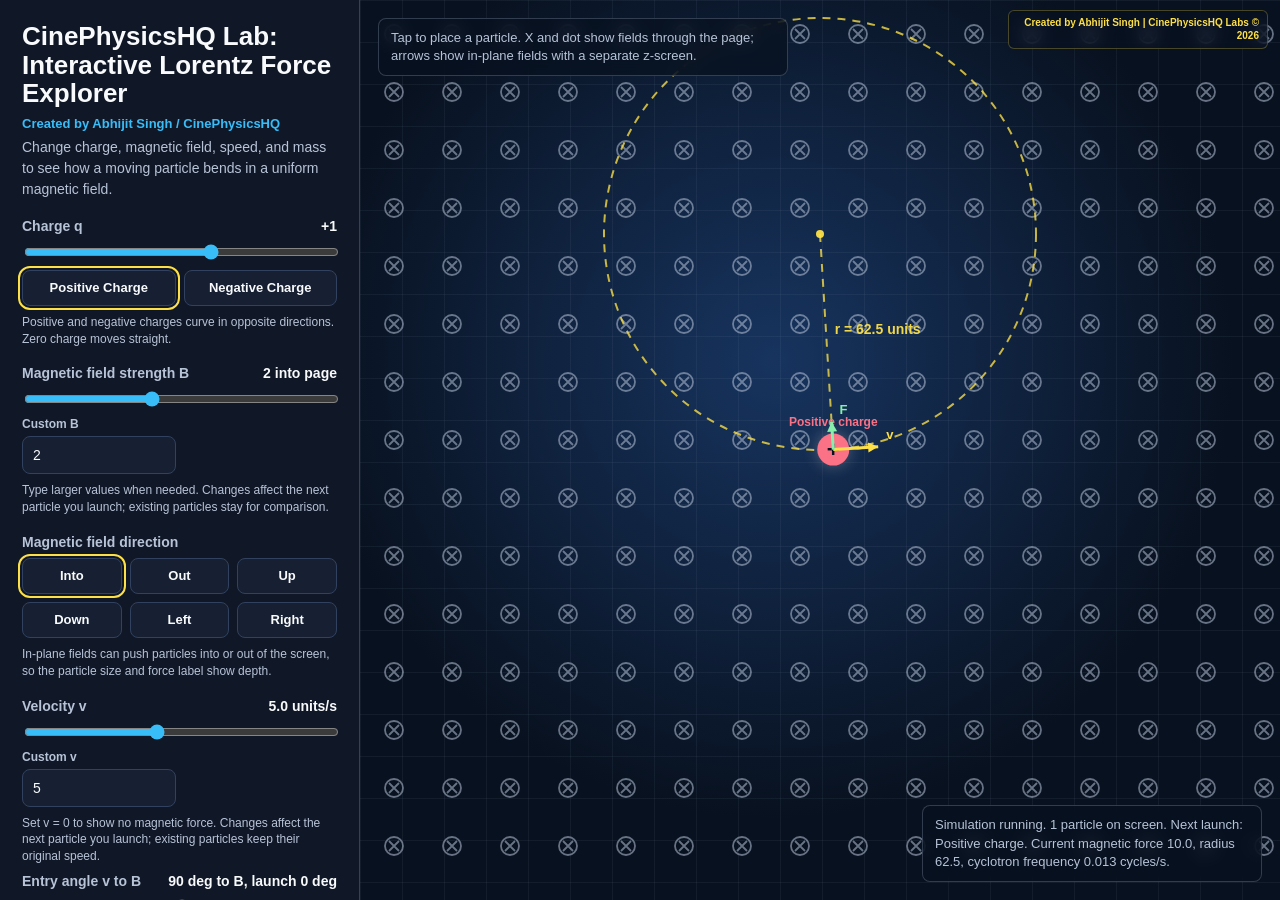
==== index.html @ 595c29fa "Add files via upload" ====
<!DOCTYPE html>
<html lang="en">
<head>
  <meta charset="UTF-8">
  <meta name="viewport" content="width=device-width, initial-scale=1.0">
  <title>CinePhysicsHQ Lab: Interactive Lorentz Force Explorer</title>
  <style>
    :root {
      color-scheme: dark;
      --bg: #08111f;
      --panel: #101827;
      --panel-soft: #172033;
      --line: #31415f;
      --text: #f8fafc;
      --muted: #b7c3d7;
      --cyan: #38bdf8;
      --green: #86efac;
      --yellow: #fde047;
      --red: #fb7185;
      --blue: #60a5fa;
      --white: #f8fafc;
    }

    body.high-contrast {
      --bg: #000;
      --panel: #050505;
      --panel-soft: #111;
      --line: #f8fafc;
      --text: #fff;
      --muted: #f1f5f9;
      --cyan: #67e8f9;
      --green: #bbf7d0;
      --yellow: #fef08a;
    }

    * {
      box-sizing: border-box;
    }

    body {
      margin: 0;
      min-height: 100vh;
      display: grid;
      grid-template-columns: minmax(300px, 360px) 1fr;
      overflow: hidden;
      background: var(--bg);
      color: var(--text);
      font-family: Arial, Helvetica, sans-serif;
    }

    #panel {
      display: flex;
      flex-direction: column;
      gap: 18px;
      height: 100vh;
      overflow-y: auto;
      padding: 22px;
      background: var(--panel);
      border-right: 1px solid var(--line);
    }

    .title {
      margin: 0;
      color: var(--text);
      font-size: 26px;
      line-height: 1.1;
    }

    .subtitle {
      margin: 6px 0 0;
      color: var(--muted);
      font-size: 14px;
      line-height: 1.5;
    }

    .credit {
      margin: 8px 0 0;
      color: var(--cyan);
      font-size: 13px;
      font-weight: 700;
    }

    .control {
      display: grid;
      gap: 8px;
    }

    label {
      display: flex;
      justify-content: space-between;
      gap: 14px;
      color: var(--muted);
      font-size: 14px;
      font-weight: 700;
    }

    output {
      color: var(--text);
      font-variant-numeric: tabular-nums;
    }

    input[type="range"] {
      width: 100%;
      accent-color: var(--cyan);
    }

    input[type="number"] {
      width: 100%;
      min-height: 38px;
      border: 1px solid var(--line);
      border-radius: 8px;
      background: var(--panel-soft);
      color: var(--text);
      padding: 8px 10px;
      font-size: 14px;
    }

    select {
      width: 100%;
      min-height: 40px;
      border: 1px solid var(--line);
      border-radius: 8px;
      background: var(--panel-soft);
      color: var(--text);
      padding: 8px 10px;
      font-size: 14px;
    }

    .hint {
      color: var(--muted);
      font-size: 12px;
      line-height: 1.4;
    }

    .button-row {
      display: grid;
      grid-template-columns: 1fr 1fr;
      gap: 10px;
    }

    .button-row.three {
      grid-template-columns: 1fr 1fr 1fr;
    }

    .compact-actions {
      display: grid;
      grid-template-columns: 1fr 1fr;
      gap: 8px;
    }

    .number-grid {
      display: grid;
      grid-template-columns: 1fr 1fr;
      gap: 8px;
      align-items: end;
    }

    .number-field {
      display: grid;
      gap: 5px;
    }

    .number-field span {
      color: var(--muted);
      font-size: 12px;
      font-weight: 700;
    }

    .field-grid {
      display: grid;
      grid-template-columns: 1fr 1fr 1fr;
      gap: 8px;
    }

    .entry-grid {
      display: grid;
      grid-template-columns: 1fr 1fr 1fr;
      gap: 8px;
    }

    .field-button,
    .entry-button,
    .quick-button {
      min-height: 36px;
      padding: 8px 6px;
      font-size: 13px;
    }

    button {
      min-height: 42px;
      border: 1px solid transparent;
      border-radius: 8px;
      background: var(--cyan);
      color: #04111d;
      font-size: 15px;
      font-weight: 800;
      cursor: pointer;
    }

    button.secondary {
      background: var(--panel-soft);
      border-color: var(--line);
      color: var(--text);
    }

    button[aria-selected="true"],
    button.active {
      outline: 2px solid var(--yellow);
      outline-offset: 2px;
    }

    .readout,
    .card {
      border: 1px solid var(--line);
      border-radius: 8px;
      background: var(--panel-soft);
      padding: 14px;
    }

    .readout {
      display: grid;
      grid-template-columns: 1fr 1fr;
      gap: 12px;
    }

    .metric span {
      display: block;
      color: var(--muted);
      font-size: 12px;
      margin-bottom: 4px;
    }

    .metric strong {
      font-size: 17px;
      font-variant-numeric: tabular-nums;
    }

    .card h3 {
      margin: 0 0 10px;
      color: var(--cyan);
      font-size: 16px;
    }

    .card p {
      margin: 8px 0;
      color: var(--muted);
      font-size: 14px;
      line-height: 1.45;
    }

    .card ul,
    .card ol {
      margin: 8px 0 0;
      padding-left: 20px;
      color: var(--muted);
      font-size: 14px;
      line-height: 1.45;
    }

    .card li {
      margin: 7px 0;
    }

    .tabs {
      display: grid;
      grid-template-columns: 1fr 1fr;
      gap: 8px;
    }

    .tab-panel {
      display: none;
    }

    .tab-panel.active {
      display: block;
    }

    .check-row {
      display: flex;
      align-items: center;
      gap: 10px;
      color: var(--muted);
      font-size: 14px;
      font-weight: 700;
    }

    .check-row input {
      width: auto;
    }

    .sr-only {
      position: absolute;
      width: 1px;
      height: 1px;
      padding: 0;
      margin: -1px;
      overflow: hidden;
      clip: rect(0, 0, 0, 0);
      white-space: nowrap;
      border: 0;
    }

    .legend {
      display: grid;
      gap: 8px;
      color: var(--muted);
      font-size: 14px;
    }

    .legend-row {
      display: flex;
      align-items: center;
      gap: 8px;
    }

    .swatch {
      width: 14px;
      height: 14px;
      border-radius: 50%;
      background: var(--white);
    }

    .red { background: var(--red); }
    .blue { background: var(--blue); }
    .white { background: var(--white); }
    .yellow { background: var(--yellow); }
    .green { background: var(--green); }

    #stage {
      position: relative;
      min-width: 0;
      background:
        linear-gradient(rgba(148, 163, 184, 0.08) 1px, transparent 1px),
        linear-gradient(90deg, rgba(148, 163, 184, 0.08) 1px, transparent 1px),
        radial-gradient(circle at 45% 40%, #17345f, #08111f 62%);
      background-size: 42px 42px, 42px 42px, cover;
    }

    body.high-contrast #stage {
      background:
        linear-gradient(rgba(255, 255, 255, 0.22) 1px, transparent 1px),
        linear-gradient(90deg, rgba(255, 255, 255, 0.22) 1px, transparent 1px),
        #000;
      background-size: 42px 42px, 42px 42px, cover;
    }

    canvas {
      display: block;
      width: 100%;
      height: 100%;
      cursor: crosshair;
      touch-action: none;
    }

    .badge {
      position: absolute;
      top: 18px;
      left: 18px;
      max-width: min(410px, calc(100% - 36px));
      padding: 10px 12px;
      border: 1px solid rgba(148, 163, 184, 0.3);
      border-radius: 8px;
      background: rgba(8, 17, 31, 0.74);
      color: var(--muted);
      font-size: 13px;
      line-height: 1.4;
      backdrop-filter: blur(8px);
    }

    .status {
      position: absolute;
      right: 18px;
      bottom: 18px;
      max-width: min(340px, calc(100% - 36px));
      padding: 10px 12px;
      border: 1px solid rgba(148, 163, 184, 0.3);
      border-radius: 8px;
      background: rgba(8, 17, 31, 0.74);
      color: var(--muted);
      font-size: 13px;
      line-height: 1.4;
      backdrop-filter: blur(8px);
    }

    .simulation-credit {
      position: absolute;
      right: 12px;
      top: 10px;
      max-width: min(260px, calc(100% - 24px));
      padding: 6px 8px;
      border: 1px solid rgba(253, 224, 71, 0.26);
      border-radius: 6px;
      background: rgba(8, 17, 31, 0.58);
      color: var(--yellow);
      font-size: 10px;
      font-weight: 700;
      line-height: 1.25;
      text-align: right;
      backdrop-filter: blur(8px);
    }

    @media (max-width: 760px) {
      body {
        grid-template-columns: 1fr;
        grid-template-rows: auto 1fr;
        overflow: auto;
      }

      #panel {
        height: auto;
        max-height: none;
        border-right: 0;
        border-bottom: 1px solid var(--line);
      }

      #stage {
        min-height: 55vh;
      }

      .badge {
        top: 8px;
        left: 8px;
        max-width: calc(100% - 16px);
        font-size: 12px;
      }

      .status {
        right: 8px;
        bottom: 8px;
        max-width: calc(100% - 16px);
        font-size: 12px;
      }

      .simulation-credit {
        display: none;
      }
    }
  </style>
</head>
<body>
  <aside id="panel">
    <div>
      <h1 class="title">CinePhysicsHQ Lab: Interactive Lorentz Force Explorer</h1>
      <p class="credit">Created by Abhijit Singh / CinePhysicsHQ</p>
      <p class="subtitle">Change charge, magnetic field, speed, and mass to see how a moving particle bends in a uniform magnetic field.</p>
    </div>

    <div class="control">
      <label for="charge">Charge q <output id="qText"></output></label>
      <input id="charge" type="range" min="-5" max="5" step="1" value="1">
      <div class="compact-actions">
        <button class="secondary quick-button" id="positiveQuick">Positive Charge</button>
        <button class="secondary quick-button" id="negativeQuick">Negative Charge</button>
      </div>
      <div class="hint">Positive and negative charges curve in opposite directions. Zero charge moves straight.</div>
    </div>

    <div class="control">
      <label for="field">Magnetic field strength B <output id="bText"></output></label>
      <input id="field" type="range" min="0" max="5" step="0.5" value="2">
      <div class="number-grid">
        <label class="number-field" for="fieldNumber">
          <span>Custom B</span>
      <input id="fieldNumber" type="number" min="0" step="0.1" value="2">
        </label>
      </div>
      <div class="hint">Type larger values when needed. Changes affect the next particle you launch; existing particles stay for comparison.</div>
    </div>

    <div class="control" aria-label="Magnetic field direction">
      <label>Magnetic field direction</label>
      <div class="field-grid">
        <button class="secondary field-button active" data-field-dir="into">Into</button>
        <button class="secondary field-button" data-field-dir="out">Out</button>
        <button class="secondary field-button" data-field-dir="up">Up</button>
        <button class="secondary field-button" data-field-dir="down">Down</button>
        <button class="secondary field-button" data-field-dir="left">Left</button>
        <button class="secondary field-button" data-field-dir="right">Right</button>
      </div>
      <div class="hint">In-plane fields can push particles into or out of the screen, so the particle size and force label show depth.</div>
    </div>

    <div class="control">
      <label for="speed">Velocity v <output id="vText"></output></label>
      <input id="speed" type="range" min="0" max="12" step="0.5" value="5">
      <div class="number-grid">
        <label class="number-field" for="speedNumber">
          <span>Custom v</span>
          <input id="speedNumber" type="number" min="0" step="0.1" value="5">
        </label>
      </div>
      <div class="hint">Set v = 0 to show no magnetic force. Changes affect the next particle you launch; existing particles keep their original speed.</div>
      <label for="angle">Entry angle v to B <output id="angleText"></output></label>
      <input id="angle" type="range" min="0" max="180" step="5" value="90">
      <div class="hint">This controls the angle the velocity vector makes with the magnetic field at the entrance. Entry direction chooses which side of that angle the particle uses.</div>
    </div>

    <div class="control">
      <label for="mass">Mass m <output id="mText"></output></label>
      <input id="mass" type="range" min="5" max="60" step="1" value="25">
      <div class="hint">More mass makes the same force bend the particle less.</div>
    </div>

    <div class="control">
      <label for="scenario">Simulation setup</label>
      <select id="scenario">
        <option value="orbit">Full magnetic field: circular path</option>
        <option value="entry">Entry from non-magnetic area</option>
      </select>
      <div class="hint">Entry mode shows a particle traveling straight before it enters the magnetic field region.</div>
    </div>

    <div class="control" aria-label="Particle entry direction">
      <label>Particle entry direction</label>
      <div class="entry-grid">
        <button class="secondary entry-button active" data-entry-dir="left">From left</button>
        <button class="secondary entry-button" data-entry-dir="top">From top</button>
        <button class="secondary entry-button" data-entry-dir="bottom">From bottom</button>
      </div>
      <div class="hint">Use From left with Up/Down field to show z deflection from an x-axis velocity. Use From top or bottom with Left/Right field to compare the two possible paths at the same v-B angle.</div>
    </div>

    <div class="control" aria-label="Fixed particle simulations">
      <label for="presetSelect">Particle preset</label>
      <select id="presetSelect">
        <option value="positive">Positive charge</option>
        <option value="negative">Negative charge</option>
        <option value="heavyPositive">Heavy positive</option>
        <option value="heavyNegative">Heavy negative</option>
        <option value="fastPositive">Fast positive</option>
        <option value="fastNegative">Fast negative</option>
        <option value="electron">Electron</option>
        <option value="positron">Positron</option>
        <option value="alpha">Alpha particle</option>
        <option value="proton">Proton</option>
        <option value="beta">Beta particle</option>
        <option value="custom">Custom</option>
      </select>
      <div class="hint">Choose a preset or adjust the sliders for a custom particle.</div>
    </div>

    <div class="button-row">
      <button id="toggle">Pause</button>
      <button id="stop" class="secondary">Stop</button>
      <button id="reset" class="secondary">Reset</button>
      <button id="clear" class="secondary">Clear All</button>
    </div>

    <div class="button-row">
      <button id="exportPng" class="secondary">Export Graph PNG</button>
      <button id="exportCsv" class="secondary">Export Data CSV</button>
    </div>

    <div class="card">
      <h3>Accessibility</h3>
      <label class="check-row" for="measureToggle">
        <input id="measureToggle" type="checkbox" checked>
        Show radius measurement
      </label>
      <label class="check-row" for="motionToggle">
        <input id="motionToggle" type="checkbox">
        Reduce motion
      </label>
      <label class="check-row" for="contrastToggle">
        <input id="contrastToggle" type="checkbox">
        High contrast
      </label>
      <p>Keyboard: Space pauses or resumes, R resets, C clears all particles, and S advances one frame while paused.</p>
    </div>

    <section class="readout" aria-label="Simulation readouts">
      <div class="metric"><span>Force |qvB|</span><strong id="forceText">0</strong></div>
      <div class="metric"><span>Radius mv/|qB|</span><strong id="radiusText">0</strong></div>
      <div class="metric"><span>Cyclotron frequency</span><strong id="frequencyText">0</strong></div>
      <div class="metric"><span>Radius on screen</span><strong id="screenRadiusText">0</strong></div>
      <div class="metric"><span>Direction</span><strong id="directionText">Straight</strong></div>
      <div class="metric"><span>Field view</span><strong id="fieldText">Into page</strong></div>
    </section>

    <div class="tabs" role="tablist" aria-label="Learning sections">
      <button class="secondary active" id="tabObjectives" role="tab" aria-selected="true" aria-controls="objectivesPanel">Objectives</button>
      <button class="secondary" id="tabTheory" role="tab" aria-selected="false" aria-controls="theoryPanel">Theory</button>
      <button class="secondary" id="tabChallenge" role="tab" aria-selected="false" aria-controls="challengePanel">Challenges</button>
      <button class="secondary" id="tabTeacher" role="tab" aria-selected="false" aria-controls="teacherPanel">Teacher</button>
      <button class="secondary" id="tabReferences" role="tab" aria-selected="false" aria-controls="referencesPanel">References</button>
    </div>

    <section class="card tab-panel active" id="objectivesPanel" role="tabpanel" aria-labelledby="tabObjectives">
      <h3>Learning Objectives</h3>
      <ul>
        <li>Predict how charge sign changes the direction of magnetic deflection.</li>
        <li>Explain why magnetic force changes direction but not speed.</li>
        <li>Use F = |q|vB, r = mv / |qB|, and f = |qB| / 2πm to connect numbers with motion.</li>
        <li>Compare simulated motion with the right-hand rule.</li>
      </ul>
    </section>

    <section class="card tab-panel" id="theoryPanel" role="tabpanel" aria-labelledby="tabTheory">
      <h3>Theory</h3>
      <p>A moving charged particle in a magnetic field experiences the Lorentz magnetic force, F = q(v x B). In this lab the velocity is drawn in the screen plane and the magnetic field points into or out of the screen.</p>
      <p>Because the force is perpendicular to velocity, it acts as a centripetal force. That gives circular motion when q and B are nonzero: r = mv / |qB|.</p>
      <p>The angular speed is omega = qB / m, and the cyclotron frequency shown here is f = |qB| / 2πm.</p>
    </section>

    <section class="card tab-panel" id="challengePanel" role="tabpanel" aria-labelledby="tabChallenge">
      <h3>Student Challenge Questions</h3>
      <ol>
        <li>Set q = +1 and B = +2. Which way does the particle bend? Now change q to -1. What reverses?</li>
        <li>Keep q and B fixed. Double the mass. What happens to the measured radius?</li>
        <li>Increase velocity from 4 to 8. Does force increase, radius increase, or both?</li>
        <li>Find two different settings that produce the same radius. Record your values.</li>
        <li>Set q = 0. Explain why the magnetic field symbols are still visible but the path is straight.</li>
      </ol>
    </section>

    <section class="card tab-panel" id="teacherPanel" role="tabpanel" aria-labelledby="tabTeacher">
      <h3>Teacher Worksheet</h3>
      <ol>
        <li>Warm-up: Ask students to predict the path before pressing Reset.</li>
        <li>Guided test: q = +2, B = +2, v = 6, m = 24. Students calculate F, r, and f, then compare with readouts.</li>
        <li>Concept check: Ask why magnetic force cannot increase the particle speed in this setup.</li>
        <li>Extension: Ask students to export the CSV trail data and plot x versus y in a spreadsheet.</li>
        <li>Exit ticket: One sentence explaining how mass affects curvature.</li>
      </ol>
    </section>

    <section class="card tab-panel" id="referencesPanel" role="tabpanel" aria-labelledby="tabReferences">
      <h3>Citations and References</h3>
      <ul>
        <li>OpenStax University Physics Volume 2, Magnetic Forces and Fields.</li>
        <li>HyperPhysics, Georgia State University, Magnetic Force on a Moving Charge.</li>
        <li>The Physics Classroom, Circular Motion and Magnetism teaching resources.</li>
      </ul>
    </section>

    <section class="card">
      <h3>What to Notice</h3>
      <p>The force is always at right angles to the velocity, so the particle turns instead of speeding up.</p>
      <p>When q or B is zero, there is no magnetic force and the trail becomes a straight line.</p>
    </section>

    <section class="card">
      <h3>Legend</h3>
      <div class="legend">
        <div class="legend-row"><span class="swatch red"></span>Positive charge</div>
        <div class="legend-row"><span class="swatch blue"></span>Negative charge</div>
        <div class="legend-row"><span class="swatch white"></span>Neutral particle</div>
        <div class="legend-row"><span class="swatch yellow"></span>Velocity vector</div>
        <div class="legend-row"><span class="swatch green"></span>Magnetic force vector</div>
      </div>
    </section>
  </aside>

  <main id="stage">
    <div class="badge">Tap to place a particle. X and dot show fields through the page; arrows show in-plane fields with a separate z-screen.</div>
    <div class="simulation-credit">Created by Abhijit Singh | CinePhysicsHQ Labs © 2026</div>
    <div class="status" id="statusText" aria-live="polite">Simulation running. Radius measurement is visible.</div>
    <canvas id="canvas" role="img" aria-label="Animated Lorentz force simulation showing a charged particle, velocity vector, force vector, magnetic field symbols, and radius measurement."></canvas>
  </main>

  <script>
    const canvas = document.getElementById("canvas");
    const ctx = canvas.getContext("2d");
    const stage = document.getElementById("stage");

    const charge = document.getElementById("charge");
    const field = document.getElementById("field");
    const fieldNumber = document.getElementById("fieldNumber");
    const speed = document.getElementById("speed");
    const speedNumber = document.getElementById("speedNumber");
    const mass = document.getElementById("mass");
    const angle = document.getElementById("angle");
    const scenario = document.getElementById("scenario");
    const presetSelect = document.getElementById("presetSelect");
    const positiveQuick = document.getElementById("positiveQuick");
    const negativeQuick = document.getElementById("negativeQuick");
    const toggleButton = document.getElementById("toggle");
    const stopButton = document.getElementById("stop");
    const resetButton = document.getElementById("reset");
    const clearButton = document.getElementById("clear");
    const exportPngButton = document.getElementById("exportPng");
    const exportCsvButton = document.getElementById("exportCsv");
    const measureToggle = document.getElementById("measureToggle");
    const motionToggle = document.getElementById("motionToggle");
    const contrastToggle = document.getElementById("contrastToggle");

    const qText = document.getElementById("qText");
    const bText = document.getElementById("bText");
    const vText = document.getElementById("vText");
    const mText = document.getElementById("mText");
    const angleText = document.getElementById("angleText");
    const forceText = document.getElementById("forceText");
    const radiusText = document.getElementById("radiusText");
    const frequencyText = document.getElementById("frequencyText");
    const screenRadiusText = document.getElementById("screenRadiusText");
    const directionText = document.getElementById("directionText");
    const fieldText = document.getElementById("fieldText");
    const statusText = document.getElementById("statusText");

    const state = {
      particle: null,
      particles: [],
      center: null,
      trail: [],
      running: true,
      lastTime: 0,
      timeScale: 1,
      pixelsPerUnit: 4,
      sampleIndex: 0,
      lastStatusUpdate: 0,
      lastStatusText: "",
      activePreset: "positive",
      fieldDirection: "into",
      entryDirection: "left",
      maxTrail: 900
    };

    const presets = {
      positive: { q: 1, m: 25, b: 2, v: 5, label: "Positive charge" },
      negative: { q: -1, m: 25, b: 2, v: 5, label: "Negative charge" },
      heavyPositive: { q: 1, m: 60, b: 2, v: 5, label: "Heavy positive" },
      heavyNegative: { q: -1, m: 60, b: 2, v: 5, label: "Heavy negative" },
      fastPositive: { q: 1, m: 25, b: 2, v: 10, label: "Fast positive" },
      fastNegative: { q: -1, m: 25, b: 2, v: 10, label: "Fast negative" },
      electron: { q: -1, m: 5, b: 2, v: 5, label: "Electron" },
      proton: { q: 1, m: 35, b: 2, v: 5, label: "Proton" },
      alpha: { q: 2, m: 60, b: 2, v: 5, label: "Alpha particle" },
      beta: { q: -1, m: 5, b: 2, v: 7, label: "Beta particle" },
      positron: { q: 1, m: 5, b: 2, v: 5, label: "Positron" }
    };

    function resize() {
      const rect = stage.getBoundingClientRect();
      const ratio = window.devicePixelRatio || 1;
      canvas.width = Math.max(1, Math.floor(rect.width * ratio));
      canvas.height = Math.max(1, Math.floor(rect.height * ratio));
      ctx.setTransform(ratio, 0, 0, ratio, 0, 0);
    }

    function width() {
      return canvas.width / (window.devicePixelRatio || 1);
    }

    function height() {
      return canvas.height / (window.devicePixelRatio || 1);
    }

    function fieldBoundaryX() {
      return width() * 0.32;
    }

    function fieldBoundaryY() {
      return height() * 0.22;
    }

    function magneticRegion() {
      if (!isEntryMode()) {
        return { x: 0, y: 0, width: width(), height: height() };
      }
      if (state.entryDirection === "top" || state.entryDirection === "bottom") {
        const top = height() * 0.18;
        const bottom = height() * 0.86;
        return { x: 0, y: top, width: width(), height: bottom - top };
      }
      const left = fieldBoundaryX();
      const right = Math.max(left + 120, width() - 24);
      return { x: left, y: 0, width: right - left, height: height() };
    }

    function isEntryMode() {
      return scenario.value === "entry";
    }

    function inMagneticRegion(particle) {
      if (!isEntryMode()) return true;
      const region = magneticRegion();
      return particle.x >= region.x &&
        particle.x <= region.x + region.width &&
        particle.y >= region.y &&
        particle.y <= region.y + region.height;
    }

    function fieldLabel() {
      const labels = {
        into: "Into page",
        out: "Out of page",
        up: "Up",
        down: "Down",
        left: "Left",
        right: "Right"
      };
      return labels[state.fieldDirection] || "Into page";
    }

    function fieldVector(direction, strength) {
      if (direction === "out") return { x: 0, y: 0, z: -strength };
      if (direction === "up") return { x: 0, y: -strength, z: 0 };
      if (direction === "down") return { x: 0, y: strength, z: 0 };
      if (direction === "left") return { x: -strength, y: 0, z: 0 };
      if (direction === "right") return { x: strength, y: 0, z: 0 };
      return { x: 0, y: 0, z: strength };
    }

    function fieldVectorForParticle(particle) {
      if (!inMagneticRegion(particle)) return { x: 0, y: 0, z: 0 };
      return fieldVector(particle.fieldDirection, particle.b);
    }

    function fieldStrengthFor({ b }) {
      return Math.abs(b);
    }

    function cross(a, b) {
      return {
        x: a.y * b.z - a.z * b.y,
        y: a.z * b.x - a.x * b.z,
        z: a.x * b.y - a.y * b.x
      };
    }

    function normalizeDegrees(degrees) {
      return ((degrees % 360) + 360) % 360;
    }

    function entryDirectionMatches(degrees, entryDirection) {
      const radians = degrees * Math.PI / 180;
      const vx = Math.cos(radians);
      const vy = Math.sin(radians);
      if (entryDirection === "top") return vy > 0.05;
      if (entryDirection === "bottom") return vy < -0.05;
      return vx > 0.05;
    }

    function launchAngleFromField(relativeAngle = Number(angle.value)) {
      if (state.fieldDirection === "into" || state.fieldDirection === "out") {
        return {
          left: 0,
          top: 90,
          bottom: 270
        }[state.entryDirection] ?? 0;
      }

      const B = fieldVector(state.fieldDirection, 1);
      const fieldAngle = Math.atan2(B.y, B.x) * 180 / Math.PI;
      const candidates = [
        normalizeDegrees(fieldAngle + relativeAngle),
        normalizeDegrees(fieldAngle - relativeAngle)
      ];
      return candidates.find((candidate) => entryDirectionMatches(candidate, state.entryDirection)) ?? candidates[0];
    }

    function angleBetweenVelocityAndField(velocity, B) {
      const vMag = Math.hypot(velocity.x, velocity.y, velocity.z || 0);
      const bMag = Math.hypot(B.x, B.y, B.z);
      if (vMag < 0.001 || bMag < 0.001) return 0;
      const dot = velocity.x * B.x + velocity.y * B.y + (velocity.z || 0) * B.z;
      const clamped = Math.max(-1, Math.min(1, dot / (vMag * bMag)));
      return Math.acos(clamped) * 180 / Math.PI;
    }

    function displayScaleFor({ q, b, speed: v, mass: m }) {
      const launchAngle = launchAngleFromField(Number(angle.value)) * Math.PI / 180;
      const velocity = { x: v * Math.cos(launchAngle), y: v * Math.sin(launchAngle), z: 0 };
      const B = fieldVector(state.fieldDirection, b);
      const bMag = Math.hypot(B.x, B.y, B.z);
      const bUnit = bMag < 0.001 ? { x: 0, y: 0, z: 0 } : { x: B.x / bMag, y: B.y / bMag, z: B.z / bMag };
      const speedMag = Math.hypot(velocity.x, velocity.y, velocity.z);
      const vParallel = velocity.x * bUnit.x + velocity.y * bUnit.y + velocity.z * bUnit.z;
      const vPerpendicular = Math.sqrt(Math.max(0, speedMag * speedMag - vParallel * vParallel));
      const radiusUnits = Math.abs(q * bMag) < 0.0001 || vPerpendicular < 0.0001 ? Infinity : (m * vPerpendicular) / Math.abs(q * bMag);
      const region = magneticRegion();
      const usableSize = Math.min(region.width, region.height, width(), height());
      const targetRadiusPixels = Math.max(86, usableSize * 0.24);
      if (!Number.isFinite(radiusUnits)) return 4;

      const perpendicularFraction = speedMag < 0.0001 ? 1 : Math.max(0.08, vPerpendicular / speedMag);
      const referenceRadiusUnits = Math.abs(q * bMag) < 0.0001 ? radiusUnits : (m * 5 * perpendicularFraction) / Math.abs(q * bMag);
      const normalScale = targetRadiusPixels / Math.max(0.001, referenceRadiusUnits);
      const maxVisibleRadius = Math.max(120, usableSize * 0.58);
      const visibleScale = Math.min(normalScale, maxVisibleRadius / radiusUnits);
      return Math.max(0.05, Math.min(90, visibleScale));
    }

    function updateDisplayScale() {
      state.pixelsPerUnit = displayScaleFor(values());
    }

    function resetParticle() {
      state.particles = [];
      let startX = width() * 0.5;
      let startY = height() * 0.5;
      if (isEntryMode()) {
        if (state.entryDirection === "top") {
          startX = width() * 0.5;
          startY = Math.max(24, magneticRegion().y - height() * 0.16);
        } else if (state.entryDirection === "bottom") {
          startX = width() * 0.5;
          startY = Math.min(height() - 24, magneticRegion().y + magneticRegion().height + height() * 0.16);
        } else {
          startX = Math.max(24, magneticRegion().x - width() * 0.18);
          startY = height() * 0.5;
        }
      }
      launchParticleAt(startX, startY, { keepExisting: false, stayPaused: !state.running });
    }

    function createParticle(x, y) {
      const config = values();
      const { q, b, speed: v, mass: m } = config;
      const effectiveB = state.fieldDirection === "into" ? b : state.fieldDirection === "out" ? -b : 0;
      const omega = (q * effectiveB) / m;
      const pixelsPerUnit = displayScaleFor(config);
      const radiusPixels = Math.abs(omega) < 0.0001 ? 0 : (v / Math.abs(omega)) * pixelsPerUnit;
      const launchAngleDegrees = launchAngleFromField(config.angle);
      const launchAngle = launchAngleDegrees * Math.PI / 180;
      const vx = v * Math.cos(launchAngle);
      const vy = v * Math.sin(launchAngle);
      let center = null;
      let startX = x;
      let startY = y;

      if (!isEntryMode() && Math.abs(omega) >= 0.0001) {
        if (x === undefined || y === undefined) {
          center = { x: width() / 2, y: height() / 2 };
          startX = center.x - (vy / omega) * pixelsPerUnit;
          startY = center.y + (vx / omega) * pixelsPerUnit;
        } else {
          center = {
            x: x + (vy / omega) * pixelsPerUnit,
            y: y - (vx / omega) * pixelsPerUnit
          };
        }
      }

      return {
        id: Date.now() + Math.random(),
        label: presets[state.activePreset]?.label || "Custom charge",
        q,
        b,
        mass: m,
        speed: v,
        angle: config.angle,
        launchAngle: launchAngleDegrees,
        pixelsPerUnit,
        x: startX ?? width() * 0.18,
        y: startY ?? height() * 0.52,
        vx,
        vy,
        z: 0,
        vz: 0,
        center,
        fieldDirection: state.fieldDirection,
        entryDirection: state.entryDirection,
        hasEnteredField: false,
        trail: [],
        sampleIndex: 0
      };
    }

    function launchParticleAt(x, y, options = {}) {
      const particle = createParticle(x, y);
      if (!options.keepExisting) {
        state.particles = [];
      }
      state.particles.push(particle);
      while (state.particles.length > 3) {
        state.particles.shift();
      }
      state.particle = particle;
      state.center = particle.center;
      state.trail = particle.trail;
      state.sampleIndex = particle.sampleIndex;
      state.pixelsPerUnit = particle.pixelsPerUnit;
      if (!options.stayPaused) setRunning(true);
      draw();
    }

    function canvasPoint(event) {
      const rect = canvas.getBoundingClientRect();
      return {
        x: event.clientX - rect.left,
        y: event.clientY - rect.top
      };
    }

    function clearTrail() {
      state.particles = [];
      state.particle = null;
      state.center = null;
      state.trail = [];
      state.sampleIndex = 0;
    }

    function customNumberValue(input, fallback) {
      const next = Number(input.value);
      return Number.isFinite(next) ? Math.max(0, next) : fallback;
    }

    function syncRangeToNumber(rangeInput, numberInput) {
      const next = customNumberValue(numberInput, Number(rangeInput.value));
      numberInput.value = String(next);
      const max = Number(rangeInput.max);
      rangeInput.value = String(Math.min(max, next));
    }

    function syncNumberToRange(rangeInput, numberInput) {
      numberInput.value = rangeInput.value;
    }

    function values() {
      return {
        q: Number(charge.value),
        b: customNumberValue(fieldNumber, Number(field.value)),
        speed: customNumberValue(speedNumber, Number(speed.value)),
        mass: Number(mass.value),
        angle: Number(angle.value)
      };
    }

    function derivedValues() {
      const { q, b, speed: v, mass: m, angle: relativeAngle } = values();
      const launchAngle = launchAngleFromField(relativeAngle);
      const theta = launchAngle * Math.PI / 180;
      const velocity = { x: v * Math.cos(theta), y: v * Math.sin(theta), z: 0 };
      const B = fieldVector(state.fieldDirection, b);
      const forceVector = cross(velocity, B);
      const force = Math.abs(q) * Math.hypot(forceVector.x, forceVector.y, forceVector.z);
      const bMag = Math.hypot(B.x, B.y, B.z);
      const bUnit = bMag < 0.001 ? { x: 0, y: 0, z: 0 } : { x: B.x / bMag, y: B.y / bMag, z: B.z / bMag };
      const vParallel = velocity.x * bUnit.x + velocity.y * bUnit.y + velocity.z * bUnit.z;
      const vPerpendicular = Math.sqrt(Math.max(0, v * v - vParallel * vParallel));
      const radius = Math.abs(q * bMag) < 0.001 || vPerpendicular < 0.001 ? Infinity : (m * vPerpendicular) / Math.abs(q * bMag);
      const frequency = Math.abs(q * bMag) < 0.001 ? 0 : Math.abs(q * bMag) / (2 * Math.PI * m);
      const vToB = angleBetweenVelocityAndField(velocity, B);
      return { force, radius, frequency, screenRadius: radius * displayScaleFor(values()), launchAngle, vToB };
    }

    function orbitCenter() {
      const particle = state.particle;
      if (!particle) return null;
      if (particle.fieldDirection !== "into" && particle.fieldDirection !== "out") return null;
      const { q, b, mass: m } = particle;
      const signedB = particle.fieldDirection === "out" ? -b : b;
      const omega = (q * signedB) / m;
      if (isEntryMode()) {
        if (Math.abs(omega) < 0.0001 || !inMagneticRegion(particle)) return null;
        return {
          x: particle.x + (particle.vy / omega) * particle.pixelsPerUnit,
          y: particle.y - (particle.vx / omega) * particle.pixelsPerUnit
        };
      }
      if (Math.abs(omega) < 0.0001) return null;
      return particle.center;
    }

    function updateReadouts() {
      const { q, b, speed: v, mass: m } = values();
      const { force, radius, frequency, screenRadius, launchAngle, vToB } = derivedValues();
      const activeForce = state.particle
        ? Math.abs(state.particle.q) * Math.hypot(...Object.values(cross(
          { x: state.particle.vx, y: state.particle.vy, z: state.particle.vz || 0 },
          fieldVectorForParticle(state.particle)
        )))
        : force;
      const signedB = state.fieldDirection === "out" ? -b : b;
      const turn = q * signedB;

      qText.textContent = q === 0 ? "0 neutral" : q > 0 ? `+${q}` : q;
      bText.textContent = b === 0 ? "0 off" : `${b} ${fieldLabel().toLowerCase()}`;
      vText.textContent = `${v.toFixed(1)} units/s`;
      mText.textContent = `${m} units`;
      angleText.textContent = `${vToB.toFixed(0)} deg to B, launch ${launchAngle.toFixed(0)} deg`;
      angle.disabled = state.fieldDirection === "into" || state.fieldDirection === "out";
      angle.setAttribute("aria-disabled", String(angle.disabled));
      forceText.textContent = activeForce.toFixed(1);
      radiusText.textContent = Number.isFinite(radius) ? radius.toFixed(1) : "infinite";
      frequencyText.textContent = `${frequency.toFixed(3)} cycles/s`;
      screenRadiusText.textContent = state.fieldDirection === "into" || state.fieldDirection === "out" ? (Number.isFinite(screenRadius) ? `${screenRadius.toFixed(0)} px` : "infinite") : "3D z path";
      directionText.textContent = b === 0 ? "Straight" : state.fieldDirection === "into" || state.fieldDirection === "out" ? (turn === 0 ? "Straight" : turn > 0 ? "Counterclockwise" : "Clockwise") : "Into/out of screen";
      fieldText.textContent = b === 0 ? "Off" : fieldLabel();

      const nextStatus = `${state.running ? "Simulation running" : "Simulation paused"}. ${state.particles.length} particle${state.particles.length === 1 ? "" : "s"} on screen. Next launch: ${presets[state.activePreset]?.label || "custom charge"}. Current magnetic force ${activeForce.toFixed(1)}, radius ${Number.isFinite(radius) ? radius.toFixed(1) : "infinite"}, cyclotron frequency ${frequency.toFixed(3)} cycles/s.`;
      const now = Date.now();
      if (nextStatus !== state.lastStatusText && now - state.lastStatusUpdate > 1500) {
        statusText.textContent = nextStatus;
        state.lastStatusText = nextStatus;
        state.lastStatusUpdate = now;
      }
    }

    function stepOneParticle(particle, dt) {
      const inField = inMagneticRegion(particle);
      if (inField) particle.hasEnteredField = true;
      const B = fieldVectorForParticle(particle);
      const bMag = Math.hypot(B.x, B.y, B.z);
      const vx = particle.vx;
      const vy = particle.vy;
      const vz = particle.vz || 0;

      if (bMag < 0.0001 || Math.abs(particle.q) < 0.0001) {
        particle.x += vx * dt * particle.pixelsPerUnit;
        particle.y += vy * dt * particle.pixelsPerUnit;
        particle.z += vz * dt * particle.pixelsPerUnit;
      } else if (Math.abs(B.x) < 0.0001 && Math.abs(B.y) < 0.0001) {
        const omega = (particle.q * B.z) / particle.mass;
        const theta = omega * dt;
        const cos = Math.cos(theta);
        const sin = Math.sin(theta);
        particle.x += ((vx * sin + vy * (1 - cos)) / omega) * particle.pixelsPerUnit;
        particle.y += ((vx * (cos - 1) + vy * sin) / omega) * particle.pixelsPerUnit;
        particle.vx = vx * cos + vy * sin;
        particle.vy = -vx * sin + vy * cos;
        particle.z += vz * dt * particle.pixelsPerUnit;
      } else {
        const axis = { x: B.x / bMag, y: B.y / bMag, z: B.z / bMag };
        const theta = -(particle.q * bMag / particle.mass) * dt;
        const cos = Math.cos(theta);
        const sin = Math.sin(theta);
        const dot = vx * axis.x + vy * axis.y + vz * axis.z;
        const rotated = {
          x: vx * cos + (axis.y * vz - axis.z * vy) * sin + axis.x * dot * (1 - cos),
          y: vy * cos + (axis.z * vx - axis.x * vz) * sin + axis.y * dot * (1 - cos),
          z: vz * cos + (axis.x * vy - axis.y * vx) * sin + axis.z * dot * (1 - cos)
        };

        particle.vx = rotated.x;
        particle.vy = rotated.y;
        particle.vz = rotated.z;
        particle.x += ((vx + particle.vx) / 2) * dt * particle.pixelsPerUnit;
        particle.y += ((vy + particle.vy) / 2) * dt * particle.pixelsPerUnit;
        particle.z += ((vz + particle.vz) / 2) * dt * particle.pixelsPerUnit;
      }

      particle.trail.push({
        sample: particle.sampleIndex,
        x: particle.x,
        y: particle.y,
        z: particle.z,
        vx: particle.vx,
        vy: particle.vy,
        vz: particle.vz,
        inField,
        wrapped: false
      });
      particle.sampleIndex += 1;
      if (particle.trail.length > state.maxTrail) particle.trail.shift();
    }

    function stepPhysics(dt) {
      state.particles.forEach((particle) => stepOneParticle(particle, dt));
      if (state.particle) {
        state.center = state.particle.center;
        state.trail = state.particle.trail;
        state.sampleIndex = state.particle.sampleIndex;
        state.pixelsPerUnit = state.particle.pixelsPerUnit;
      }
    }

    function drawField() {
      const b = values().b;
      if (b === 0) return;

      ctx.save();
      const region = magneticRegion();
      if (isEntryMode()) {
        ctx.fillStyle = "rgba(56, 189, 248, 0.08)";
        ctx.fillRect(region.x, region.y, region.width, region.height);
        ctx.strokeStyle = "rgba(253, 224, 71, 0.8)";
        ctx.lineWidth = 3;
        ctx.setLineDash([10, 8]);
        ctx.strokeRect(region.x, region.y, region.width, region.height);
        ctx.beginPath();
        if (state.entryDirection === "top") {
          ctx.moveTo(region.x, region.y);
          ctx.lineTo(region.x + region.width, region.y);
        } else if (state.entryDirection === "bottom") {
          ctx.moveTo(region.x, region.y + region.height);
          ctx.lineTo(region.x + region.width, region.y + region.height);
        } else {
          ctx.moveTo(region.x, region.y);
          ctx.lineTo(region.x, region.y + region.height);
        }
        ctx.stroke();
        ctx.setLineDash([]);
        ctx.fillStyle = "rgba(253, 224, 71, 0.95)";
        ctx.font = "700 13px Arial";
        ctx.fillText("magnetic field starts here", region.x + 12, Math.min(height() - 24, region.y + region.height - 24));
        ctx.fillText("field ends here", Math.max(region.x + 12, region.x + region.width - 108), Math.max(24, region.y + 22));
      }

      ctx.strokeStyle = "rgba(183, 195, 215, 0.55)";
      ctx.fillStyle = "rgba(183, 195, 215, 0.72)";
      ctx.lineWidth = 1.8;

      for (let x = region.x + 34; x < region.x + region.width; x += 58) {
        for (let y = region.y + 34; y < region.y + region.height; y += 58) {
          ctx.beginPath();
          ctx.arc(x, y, 9, 0, Math.PI * 2);
          ctx.stroke();

          if (state.fieldDirection === "into") {
            ctx.beginPath();
            ctx.moveTo(x - 5, y - 5);
            ctx.lineTo(x + 5, y + 5);
            ctx.moveTo(x + 5, y - 5);
            ctx.lineTo(x - 5, y + 5);
            ctx.stroke();
          } else if (state.fieldDirection === "out") {
            ctx.beginPath();
            ctx.arc(x, y, 3, 0, Math.PI * 2);
            ctx.fill();
          } else {
            const arrow = {
              up: { x: 0, y: -8 },
              down: { x: 0, y: 8 },
              left: { x: -8, y: 0 },
              right: { x: 8, y: 0 }
            }[state.fieldDirection];
            ctx.beginPath();
            ctx.moveTo(x - arrow.x, y - arrow.y);
            ctx.lineTo(x + arrow.x, y + arrow.y);
            ctx.stroke();
            ctx.beginPath();
            ctx.moveTo(x + arrow.x, y + arrow.y);
            ctx.lineTo(x + arrow.x - Math.sign(arrow.x || 1) * 5 - Math.abs(arrow.y) / 2, y + arrow.y - Math.sign(arrow.y || 1) * 5 - Math.abs(arrow.x) / 2);
            ctx.lineTo(x + arrow.x - Math.sign(arrow.x || 1) * 5 + Math.abs(arrow.y) / 2, y + arrow.y - Math.sign(arrow.y || 1) * 5 + Math.abs(arrow.x) / 2);
            ctx.closePath();
            ctx.fill();
          }
        }
      }
      ctx.restore();
    }

    function drawArrow(x, y, vx, vy, color, label) {
      const length = Math.hypot(vx, vy);
      if (length < 0.01) return;

      const ux = vx / length;
      const uy = vy / length;
      const endX = x + vx;
      const endY = y + vy;

      ctx.save();
      ctx.strokeStyle = color;
      ctx.fillStyle = color;
      ctx.lineWidth = 3;
      ctx.beginPath();
      ctx.moveTo(x, y);
      ctx.lineTo(endX, endY);
      ctx.stroke();

      ctx.beginPath();
      ctx.moveTo(endX, endY);
      ctx.lineTo(endX - ux * 10 - uy * 5, endY - uy * 10 + ux * 5);
      ctx.lineTo(endX - ux * 10 + uy * 5, endY - uy * 10 - ux * 5);
      ctx.closePath();
      ctx.fill();

      ctx.font = "700 13px Arial";
      ctx.fillText(label, endX + 8, endY - 8);
      ctx.restore();
    }

    function particleColor(q) {
      if (q > 0) return "#fb7185";
      if (q < 0) return "#60a5fa";
      return "#f8fafc";
    }

    function trailColor(q, alpha) {
      if (q > 0) return `rgba(251, 113, 133, ${alpha})`;
      if (q < 0) return `rgba(96, 165, 250, ${alpha})`;
      return `rgba(248, 250, 252, ${alpha})`;
    }

    function usesDepthView(particle = state.particle) {
      if (!particle) return state.fieldDirection !== "into" && state.fieldDirection !== "out";
      return particle.fieldDirection !== "into" && particle.fieldDirection !== "out";
    }

    function projectPoint(x, y, z, particle = state.particle) {
      if (!usesDepthView(particle)) return { x, y };
      return {
        x: x + (z || 0) * 0.34,
        y: y - (z || 0) * 0.16
      };
    }

    function projectVector(x, y, z, particle = state.particle) {
      if (!usesDepthView(particle)) return { x, y };
      return {
        x: x + (z || 0) * 0.34,
        y: y - (z || 0) * 0.16
      };
    }

    function drawDepthGuide() {
      if (!usesDepthView() || values().b === 0) return;

      const origin = { x: width() - 138, y: Math.max(112, height() - 122) };
      ctx.save();
      ctx.globalAlpha = 0.92;
      ctx.strokeStyle = "rgba(248, 250, 252, 0.62)";
      ctx.fillStyle = "rgba(248, 250, 252, 0.82)";
      ctx.lineWidth = 2;
      drawArrow(origin.x, origin.y, 46, 0, "#fde047", "x");
      drawArrow(origin.x, origin.y, 0, -38, "#60a5fa", "y");
      drawArrow(origin.x, origin.y, 34, -18, "#86efac", "z");
      ctx.fillStyle = "rgba(8, 17, 31, 0.74)";
      ctx.strokeStyle = "rgba(134, 239, 172, 0.55)";
      ctx.strokeRect(origin.x - 14, origin.y - 58, 112, 76);
      ctx.fillStyle = "rgba(134, 239, 172, 0.95)";
      ctx.font = "700 12px Arial";
      ctx.fillText("3D path view", origin.x - 6, origin.y + 34);
      ctx.restore();
    }

    function drawDepthInset() {
      const particle = state.particle;
      if (!particle || !usesDepthView(particle)) return;

      const insetWidth = Math.min(420, Math.max(300, Math.min(width() - 36, width() * 0.36)));
      const insetHeight = Math.min(230, Math.max(190, height() * 0.34));
      const insetX = Math.max(18, width() - insetWidth - 18);
      const insetY = 58;
      const plotX = insetX + 48;
      const plotY = insetY + 34;
      const plotW = insetWidth - 70;
      const plotH = insetHeight - 76;
      const trail = particle.trail.length ? particle.trail : [{ x: particle.x, y: particle.y, z: particle.z, inField: inMagneticRegion(particle) }];
      const horizontalKey = particle.fieldDirection === "left" || particle.fieldDirection === "right" ? "y" : "x";
      const horizontalLabel = horizontalKey === "x" ? "x path" : "y path";
      const hValues = trail.map((point) => point[horizontalKey] || 0).concat([particle[horizontalKey] || 0]);
      const zValues = trail.map((point) => point.z || 0).concat([particle.z || 0]);
      let hMin = Math.min(...hValues);
      let hMax = Math.max(...hValues);
      let zMin = Math.min(...zValues);
      let zMax = Math.max(...zValues);
      if (Math.abs(hMax - hMin) < 1) {
        hMin -= 1;
        hMax += 1;
      }
      if (Math.abs(zMax - zMin) < 1) {
        zMin -= 30;
        zMax += 30;
      }
      const hPad = (hMax - hMin) * 0.08;
      const zPad = (zMax - zMin) * 0.12;
      hMin -= hPad;
      hMax += hPad;
      zMin -= zPad;
      zMax += zPad;
      const zeroY = zMin <= 0 && zMax >= 0 ? plotY + plotH - ((0 - zMin) / (zMax - zMin)) * plotH : plotY + plotH / 2;
      const currentInField = inMagneticRegion(particle);
      const fieldState = currentInField ? "B on" : particle.hasEnteredField ? "B off after exit" : "B off before entry";
      const pointX = (point) => plotX + (((point[horizontalKey] || 0) - hMin) / (hMax - hMin)) * plotW;
      const pointY = (point) => plotY + plotH - (((point.z || 0) - zMin) / (zMax - zMin)) * plotH;

      ctx.save();
      ctx.fillStyle = "rgba(8, 17, 31, 0.86)";
      ctx.strokeStyle = "rgba(134, 239, 172, 0.48)";
      ctx.lineWidth = 1.5;
      ctx.beginPath();
      ctx.rect(insetX, insetY, insetWidth, insetHeight);
      ctx.fill();
      ctx.stroke();

      ctx.fillStyle = "rgba(248, 250, 252, 0.94)";
      ctx.font = "800 13px Arial";
      ctx.fillText("Third dimension path screen", insetX + 12, insetY + 19);
      ctx.fillStyle = currentInField ? "#86efac" : "#fde047";
      ctx.font = "700 12px Arial";
      ctx.fillText(fieldState, insetX + insetWidth - 116, insetY + 19);

      ctx.strokeStyle = "rgba(183, 195, 215, 0.22)";
      ctx.fillStyle = "rgba(183, 195, 215, 0.62)";
      ctx.lineWidth = 1;
      ctx.strokeRect(plotX, plotY, plotW, plotH);
      ctx.beginPath();
      ctx.moveTo(plotX, zeroY);
      ctx.lineTo(plotX + plotW, zeroY);
      ctx.stroke();
      ctx.font = "700 11px Arial";
      ctx.fillText("out", insetX + 12, plotY + 9);
      ctx.fillText("in", insetX + 19, plotY + plotH - 4);
      ctx.fillText("z = 0", plotX + 4, Math.max(plotY + 12, Math.min(plotY + plotH - 4, zeroY - 4)));
      ctx.fillText(horizontalLabel, plotX + plotW - 44, plotY + plotH + 18);

      if (trail.length > 1) {
        for (let i = 1; i < trail.length; i++) {
          const a = trail[i - 1];
          const b = trail[i];
          ctx.strokeStyle = b.inField ? trailColor(particle.q, 0.9) : "rgba(253, 224, 71, 0.72)";
          ctx.lineWidth = b.inField ? 2.2 : 1.6;
          ctx.beginPath();
          ctx.moveTo(pointX(a), pointY(a));
          ctx.lineTo(pointX(b), pointY(b));
          ctx.stroke();
        }
      }

      const currentPoint = { x: particle.x, y: particle.y, z: particle.z };
      const currentX = pointX(currentPoint);
      const currentY = pointY(currentPoint);
      ctx.fillStyle = particleColor(particle.q);
      ctx.strokeStyle = "#f8fafc";
      ctx.lineWidth = 2;
      ctx.beginPath();
      ctx.arc(currentX, currentY, 6, 0, Math.PI * 2);
      ctx.fill();
      ctx.stroke();

      ctx.fillStyle = "rgba(183, 195, 215, 0.86)";
      ctx.font = "700 11px Arial";
      ctx.fillText(`z ${((particle.z || 0) / particle.pixelsPerUnit).toFixed(1)} units`, insetX + 12, insetY + insetHeight - 18);
      ctx.fillText("curved segment = inside B", insetX + 116, insetY + insetHeight - 18);
      ctx.restore();
    }

    function drawTrail(particle) {
      if (particle.trail.length < 2) return;

      ctx.save();
      ctx.lineWidth = 2;
      for (let i = 1; i < particle.trail.length; i++) {
        const a = particle.trail[i - 1];
        const b = particle.trail[i];
        if (a.wrapped || b.wrapped) continue;
        const alpha = (i / particle.trail.length) * 0.75;
        ctx.strokeStyle = trailColor(particle.q, alpha);
        const start = projectPoint(a.x, a.y, a.z, particle);
        const end = projectPoint(b.x, b.y, b.z, particle);
        ctx.beginPath();
        ctx.moveTo(start.x, start.y);
        ctx.lineTo(end.x, end.y);
        ctx.stroke();
      }
      ctx.restore();
    }

    function drawRadiusMeasurement() {
      if (!measureToggle.checked) return;

      const center = orbitCenter();
      if (!center) return;

      const active = state.particle;
      if (!active) return;
      if (active.fieldDirection !== "into" && active.fieldDirection !== "out") return;
      const radius = Math.abs(active.q * active.b) < 0.001 ? Infinity : (active.mass * active.speed) / Math.abs(active.q * active.b);
      const screenRadius = Number.isFinite(radius) ? radius * active.pixelsPerUnit : Infinity;
      if (!Number.isFinite(screenRadius) || screenRadius > Math.max(width(), height()) * 1.8) return;

      const particle = active;
      ctx.save();
      ctx.strokeStyle = "rgba(253, 224, 71, 0.78)";
      ctx.fillStyle = "rgba(253, 224, 71, 0.95)";
      ctx.lineWidth = 2;
      ctx.setLineDash([8, 7]);

      ctx.beginPath();
      ctx.arc(center.x, center.y, screenRadius, 0, Math.PI * 2);
      ctx.stroke();

      ctx.beginPath();
      ctx.moveTo(center.x, center.y);
      ctx.lineTo(particle.x, particle.y);
      ctx.stroke();

      ctx.setLineDash([]);
      ctx.beginPath();
      ctx.arc(center.x, center.y, 4, 0, Math.PI * 2);
      ctx.fill();

      ctx.font = "700 14px Arial";
      ctx.fillText(`r = ${radius.toFixed(1)} units`, (center.x + particle.x) / 2 + 8, (center.y + particle.y) / 2 - 8);
      ctx.restore();
    }

    function drawParticle(particle) {
      const { q, b } = particle;
      const depthScale = Math.max(0.72, Math.min(1.35, 1 + (particle.z || 0) / 420));
      const projected = projectPoint(particle.x, particle.y, particle.z, particle);
      const radius = 16 * depthScale;
      ctx.save();
      ctx.shadowColor = "rgba(255, 255, 255, 0.28)";
      ctx.shadowBlur = 16;
      ctx.beginPath();
      ctx.arc(projected.x, projected.y, radius, 0, Math.PI * 2);
      ctx.fillStyle = particleColor(q);
      ctx.fill();
      ctx.shadowBlur = 0;

      ctx.fillStyle = "#07111f";
      ctx.font = `800 ${Math.max(16, 22 * depthScale)}px Arial`;
      ctx.textAlign = "center";
      ctx.textBaseline = "middle";
      ctx.fillText(q > 0 ? "+" : q < 0 ? "-" : "0", projected.x, projected.y + 1);
      ctx.restore();

      ctx.save();
      ctx.fillStyle = particleColor(q);
      ctx.font = "700 12px Arial";
      ctx.textAlign = "center";
      ctx.fillText(particle.label, projected.x, projected.y - 24);
      ctx.restore();

      const projectedVelocity = projectVector(particle.vx * 9, particle.vy * 9, (particle.vz || 0) * 9, particle);
      drawArrow(projected.x, projected.y, projectedVelocity.x, projectedVelocity.y, "#fde047", "v");
      const activeField = fieldVectorForParticle(particle);
      const force = cross({ x: particle.vx, y: particle.vy, z: particle.vz || 0 }, activeField);
      const projectedForce = projectVector(q * force.x * 2.8, q * force.y * 2.8, q * force.z * 2.8, particle);
      drawArrow(projected.x, projected.y, projectedForce.x, projectedForce.y, "#86efac", "F");
      if (isEntryMode() && particle.hasEnteredField && Math.hypot(activeField.x, activeField.y, activeField.z) < 0.001) {
        ctx.save();
        ctx.fillStyle = "#fde047";
        ctx.font = "700 12px Arial";
        ctx.textAlign = "center";
        ctx.fillText("F_B = 0, continues with previous velocity", projected.x, projected.y + radius + 18);
        ctx.restore();
      }
      if (Math.abs(force.z) > Math.max(Math.abs(force.x), Math.abs(force.y), 0.2)) {
        ctx.save();
        ctx.fillStyle = "#86efac";
        ctx.font = "700 12px Arial";
        ctx.textAlign = "center";
        ctx.fillText(q * force.z > 0 ? "F into screen" : "F out of screen", projected.x, projected.y + radius + 18);
        ctx.restore();
      }
    }

    function drawParticles() {
      state.particles.forEach((particle) => drawTrail(particle));
      state.particles.forEach((particle) => drawParticle(particle));
    }

    function draw() {
      ctx.clearRect(0, 0, width(), height());
      drawField();
      drawDepthGuide();
      drawRadiusMeasurement();
      drawParticles();
      drawDepthInset();
      updateReadouts();
    }

    function animate(time) {
      const elapsed = Math.min(0.032, ((time - state.lastTime) || 16) / 1000);
      state.lastTime = time;

      if (state.running) {
        stepPhysics(elapsed * state.timeScale);
      }
      draw();
      requestAnimationFrame(animate);
    }

    function downloadFile(name, type, content) {
      const blob = new Blob([content], { type });
      const url = URL.createObjectURL(blob);
      const link = document.createElement("a");
      link.href = url;
      link.download = name;
      document.body.appendChild(link);
      link.click();
      link.remove();
      URL.revokeObjectURL(url);
    }

    function exportCsv() {
      const header = [
        "particle",
        "label",
        "sample",
        "x_pixels",
        "y_pixels",
        "z_depth_pixels",
        "vx",
        "vy",
        "vz",
        "charge_q",
        "magnetic_field_B",
        "magnetic_field_direction",
        "in_magnetic_region",
        "speed_v",
        "mass_m",
        "entry_angle_v_to_B_degrees",
        "launch_direction_degrees",
        "force",
        "radius",
        "cyclotron_frequency"
      ];
      const rows = state.particles.flatMap((particle, index) => {
        return particle.trail.map((point) => [
          index + 1,
          particle.label,
          point.sample,
          point.x.toFixed(3),
          point.y.toFixed(3),
          (point.z || 0).toFixed(3),
          point.vx.toFixed(3),
          point.vy.toFixed(3),
          (point.vz || 0).toFixed(3),
          particle.q,
          particle.b,
          particle.fieldDirection,
          point.inField ? "yes" : "no",
          particle.speed,
          particle.mass,
          particle.angle,
          particle.launchAngle,
          (() => {
            const B = point.inField ? fieldVector(particle.fieldDirection, particle.b) : { x: 0, y: 0, z: 0 };
            const forceVector = cross({ x: point.vx, y: point.vy, z: point.vz || 0 }, B);
            return (Math.abs(particle.q) * Math.hypot(forceVector.x, forceVector.y, forceVector.z)).toFixed(3);
          })(),
          (() => {
            const B = point.inField ? fieldVector(particle.fieldDirection, particle.b) : { x: 0, y: 0, z: 0 };
            const bMag = Math.hypot(B.x, B.y, B.z);
            const bUnit = bMag < 0.001 ? { x: 0, y: 0, z: 0 } : { x: B.x / bMag, y: B.y / bMag, z: B.z / bMag };
            const pointSpeed = Math.hypot(point.vx, point.vy, point.vz || 0);
            const vParallel = point.vx * bUnit.x + point.vy * bUnit.y + (point.vz || 0) * bUnit.z;
            const vPerpendicular = Math.sqrt(Math.max(0, pointSpeed * pointSpeed - vParallel * vParallel));
            const radius = Math.abs(particle.q * bMag) < 0.001 || vPerpendicular < 0.001 ? Infinity : (particle.mass * vPerpendicular) / Math.abs(particle.q * bMag);
            return Number.isFinite(radius) ? radius.toFixed(3) : "infinite";
          })(),
          (() => {
            const B = point.inField ? fieldVector(particle.fieldDirection, particle.b) : { x: 0, y: 0, z: 0 };
            const bMag = Math.hypot(B.x, B.y, B.z);
            const frequency = Math.abs(particle.q * bMag) < 0.001 ? 0 : Math.abs(particle.q * bMag) / (2 * Math.PI * particle.mass);
            return frequency.toFixed(6);
          })()
        ]);
      });
      downloadFile("cinephysicshq-lorentz-trail.csv", "text/csv", [header, ...rows].map((row) => row.join(",")).join("\n"));
    }

    function exportPng() {
      draw();
      const link = document.createElement("a");
      link.href = canvas.toDataURL("image/png");
      link.download = "cinephysicshq-lorentz-graph.png";
      document.body.appendChild(link);
      link.click();
      link.remove();
    }

    function setRunning(nextRunning) {
      state.running = nextRunning;
      toggleButton.textContent = state.running ? "Pause" : "Resume";
      updateReadouts();
    }

    function markPreset(name) {
      state.activePreset = name;
      if (presetSelect) presetSelect.value = name;
      positiveQuick.classList.toggle("active", name === "positive");
      negativeQuick.classList.toggle("active", name === "negative");
      positiveQuick.setAttribute("aria-pressed", String(name === "positive"));
      negativeQuick.setAttribute("aria-pressed", String(name === "negative"));
    }

    function setChargeSign(sign) {
      const magnitude = Math.max(1, Math.abs(Number(charge.value)));
      charge.value = String(sign * magnitude);
      markPreset(sign > 0 ? "positive" : "negative");
      updateReadouts();
      draw();
    }

    function markFieldDirection(direction) {
      state.fieldDirection = direction;
      state.particles = [];
      state.particle = null;
      state.trail = [];
      document.querySelectorAll(".field-button").forEach((button) => {
        const active = button.dataset.fieldDir === direction;
        button.classList.toggle("active", active);
        button.setAttribute("aria-pressed", String(active));
      });
      resetParticle();
      updateReadouts();
      draw();
    }

    function markEntryDirection(direction) {
      state.entryDirection = direction;
      document.querySelectorAll(".entry-button").forEach((button) => {
        const active = button.dataset.entryDir === direction;
        button.classList.toggle("active", active);
        button.setAttribute("aria-pressed", String(active));
      });
      resetParticle();
      updateReadouts();
      draw();
    }

    function switchTab(button) {
      const targetId = button.getAttribute("aria-controls");
      document.querySelectorAll("[role='tab']").forEach((tabButton) => {
        const selected = tabButton === button;
        tabButton.classList.toggle("active", selected);
        tabButton.setAttribute("aria-selected", String(selected));
      });
      document.querySelectorAll(".tab-panel").forEach((panel) => {
        panel.classList.toggle("active", panel.id === targetId);
      });
    }

    function applyPreset(name) {
      if (name === "custom") {
        markPreset("custom");
        updateReadouts();
        draw();
        return;
      }
      if (!presets[name]) return;
      const selected = presets[name];
      charge.value = selected.q;
      mass.value = selected.m;
      field.value = selected.b;
      fieldNumber.value = selected.b;
      speed.value = selected.v;
      speedNumber.value = selected.v;
      markPreset(name);
      updateReadouts();
      draw();
    }

    [charge, field, speed, mass, angle].forEach((input) => {
      input.addEventListener("input", () => {
        if (input === field) syncNumberToRange(field, fieldNumber);
        if (input === speed) syncNumberToRange(speed, speedNumber);
        if (input !== angle) {
          markPreset("custom");
        }
        updateReadouts();
        draw();
      });
    });

    [fieldNumber, speedNumber].forEach((input) => {
      input.addEventListener("input", () => {
        if (input === fieldNumber) syncRangeToNumber(field, fieldNumber);
        if (input === speedNumber) syncRangeToNumber(speed, speedNumber);
        markPreset("custom");
        updateReadouts();
        draw();
      });
    });

    scenario.addEventListener("change", () => {
      resetParticle();
      draw();
    });

    presetSelect.addEventListener("change", () => {
      applyPreset(presetSelect.value);
    });

    positiveQuick.addEventListener("click", () => {
      setChargeSign(1);
    });

    negativeQuick.addEventListener("click", () => {
      setChargeSign(-1);
    });

    document.querySelectorAll(".field-button").forEach((button) => {
      button.addEventListener("click", () => {
        markFieldDirection(button.dataset.fieldDir);
      });
    });

    document.querySelectorAll(".entry-button").forEach((button) => {
      button.addEventListener("click", () => {
        markEntryDirection(button.dataset.entryDir);
      });
    });

    toggleButton.addEventListener("click", () => {
      setRunning(!state.running);
    });

    stopButton.addEventListener("click", () => {
      setRunning(false);
    });

    resetButton.addEventListener("click", () => {
      resetParticle();
      draw();
    });

    clearButton.addEventListener("click", () => {
      clearTrail();
      draw();
    });

    canvas.addEventListener("pointerdown", (event) => {
      const point = canvasPoint(event);
      launchParticleAt(point.x, point.y, { keepExisting: true });
    });

    exportPngButton.addEventListener("click", exportPng);
    exportCsvButton.addEventListener("click", exportCsv);

    measureToggle.addEventListener("change", draw);
    motionToggle.addEventListener("change", () => {
      if (motionToggle.checked) {
        setRunning(false);
      }
    });
    contrastToggle.addEventListener("change", () => {
      document.body.classList.toggle("high-contrast", contrastToggle.checked);
      draw();
    });

    document.querySelectorAll("[role='tab']").forEach((button) => {
      button.addEventListener("click", () => switchTab(button));
    });

    document.addEventListener("keydown", (event) => {
      if (event.target.matches("input, button")) return;
      const key = event.key.toLowerCase();
      if (event.code === "Space") {
        event.preventDefault();
        setRunning(!state.running);
      } else if (key === "r") {
        resetParticle();
        draw();
      } else if (key === "c") {
        clearTrail();
        draw();
      } else if (key === "s") {
        setRunning(false);
        stepPhysics(1 / 30);
        draw();
      }
    });

    window.addEventListener("resize", () => {
      resize();
      resetParticle();
      draw();
    });

    resize();
    markPreset("positive");
    resetParticle();
    updateReadouts();
    requestAnimationFrame(animate);
  </script>
</body>
</html>
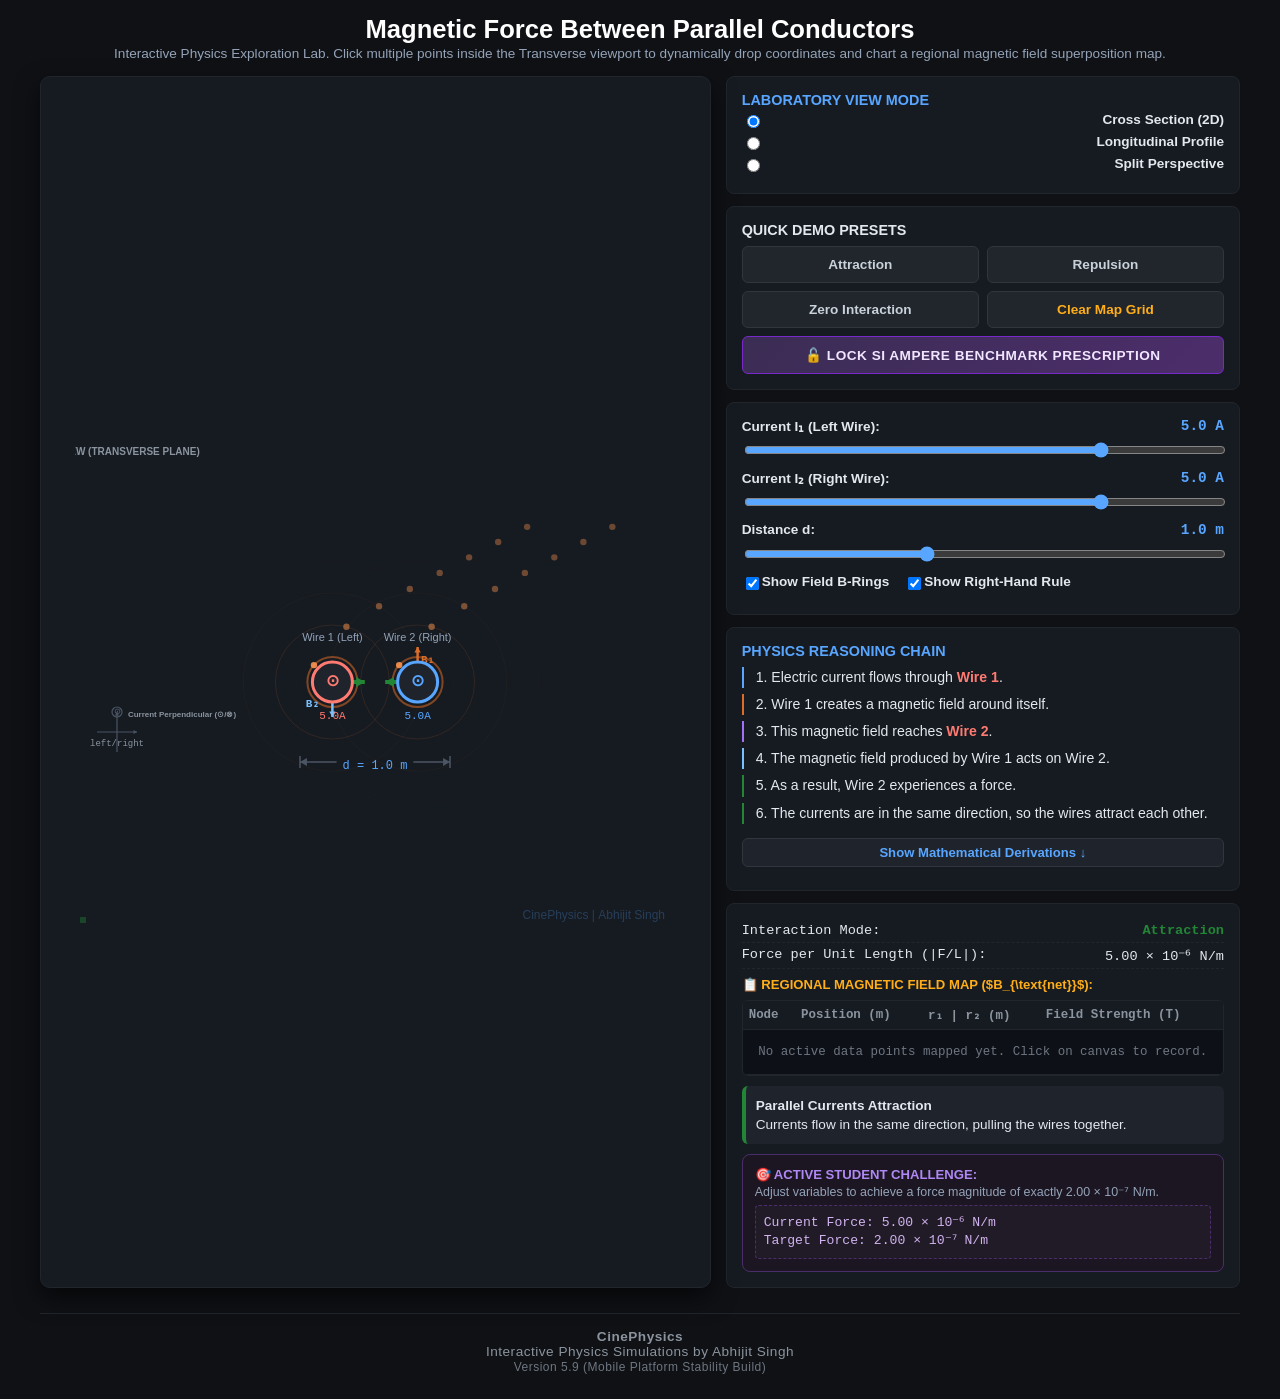
==== commit 25840ee3: "Add files via upload" ====
--- a/index.html
+++ b/index.html
@@ -1,1855 +1,980 @@
 <!DOCTYPE html>
 <html lang="en">
 <head>
-  <meta charset="UTF-8">
-  <meta name="viewport" content="width=device-width, initial-scale=1.0">
-  <title>CinePhysicsHQ Lab: Interactive Lorentz Force Explorer</title>
-  <style>
-    :root {
-      color-scheme: dark;
-      --bg: #08111f;
-      --panel: #101827;
-      --panel-soft: #172033;
-      --line: #31415f;
-      --text: #f8fafc;
-      --muted: #b7c3d7;
-      --cyan: #38bdf8;
-      --green: #86efac;
-      --yellow: #fde047;
-      --red: #fb7185;
-      --blue: #60a5fa;
-      --white: #f8fafc;
-    }
-
-    body.high-contrast {
-      --bg: #000;
-      --panel: #050505;
-      --panel-soft: #111;
-      --line: #f8fafc;
-      --text: #fff;
-      --muted: #f1f5f9;
-      --cyan: #67e8f9;
-      --green: #bbf7d0;
-      --yellow: #fef08a;
-    }
-
-    * {
-      box-sizing: border-box;
-    }
-
-    body {
-      margin: 0;
-      min-height: 100vh;
-      display: grid;
-      grid-template-columns: minmax(300px, 360px) 1fr;
-      overflow: hidden;
-      background: var(--bg);
-      color: var(--text);
-      font-family: Arial, Helvetica, sans-serif;
-    }
-
-    #panel {
-      display: flex;
-      flex-direction: column;
-      gap: 18px;
-      height: 100vh;
-      overflow-y: auto;
-      padding: 22px;
-      background: var(--panel);
-      border-right: 1px solid var(--line);
-    }
-
-    .title {
-      margin: 0;
-      color: var(--text);
-      font-size: 26px;
-      line-height: 1.1;
-    }
-
-    .subtitle {
-      margin: 6px 0 0;
-      color: var(--muted);
-      font-size: 14px;
-      line-height: 1.5;
-    }
-
-    .credit {
-      margin: 8px 0 0;
-      color: var(--cyan);
-      font-size: 13px;
-      font-weight: 700;
-    }
-
-    .control {
-      display: grid;
-      gap: 8px;
-    }
-
-    label {
-      display: flex;
-      justify-content: space-between;
-      gap: 14px;
-      color: var(--muted);
-      font-size: 14px;
-      font-weight: 700;
-    }
-
-    output {
-      color: var(--text);
-      font-variant-numeric: tabular-nums;
-    }
-
-    input[type="range"] {
-      width: 100%;
-      accent-color: var(--cyan);
-    }
-
-    input[type="number"] {
-      width: 100%;
-      min-height: 38px;
-      border: 1px solid var(--line);
-      border-radius: 8px;
-      background: var(--panel-soft);
-      color: var(--text);
-      padding: 8px 10px;
-      font-size: 14px;
-    }
-
-    select {
-      width: 100%;
-      min-height: 40px;
-      border: 1px solid var(--line);
-      border-radius: 8px;
-      background: var(--panel-soft);
-      color: var(--text);
-      padding: 8px 10px;
-      font-size: 14px;
-    }
-
-    .hint {
-      color: var(--muted);
-      font-size: 12px;
-      line-height: 1.4;
-    }
-
-    .button-row {
-      display: grid;
-      grid-template-columns: 1fr 1fr;
-      gap: 10px;
-    }
-
-    .button-row.three {
-      grid-template-columns: 1fr 1fr 1fr;
-    }
-
-    .compact-actions {
-      display: grid;
-      grid-template-columns: 1fr 1fr;
-      gap: 8px;
-    }
-
-    .number-grid {
-      display: grid;
-      grid-template-columns: 1fr 1fr;
-      gap: 8px;
-      align-items: end;
-    }
-
-    .number-field {
-      display: grid;
-      gap: 5px;
-    }
-
-    .number-field span {
-      color: var(--muted);
-      font-size: 12px;
-      font-weight: 700;
-    }
-
-    .field-grid {
-      display: grid;
-      grid-template-columns: 1fr 1fr 1fr;
-      gap: 8px;
-    }
-
-    .entry-grid {
-      display: grid;
-      grid-template-columns: 1fr 1fr 1fr;
-      gap: 8px;
-    }
-
-    .field-button,
-    .entry-button,
-    .quick-button {
-      min-height: 36px;
-      padding: 8px 6px;
-      font-size: 13px;
-    }
-
-    button {
-      min-height: 42px;
-      border: 1px solid transparent;
-      border-radius: 8px;
-      background: var(--cyan);
-      color: #04111d;
-      font-size: 15px;
-      font-weight: 800;
-      cursor: pointer;
-    }
-
-    button.secondary {
-      background: var(--panel-soft);
-      border-color: var(--line);
-      color: var(--text);
-    }
-
-    button[aria-selected="true"],
-    button.active {
-      outline: 2px solid var(--yellow);
-      outline-offset: 2px;
-    }
-
-    .readout,
-    .card {
-      border: 1px solid var(--line);
-      border-radius: 8px;
-      background: var(--panel-soft);
-      padding: 14px;
-    }
-
-    .readout {
-      display: grid;
-      grid-template-columns: 1fr 1fr;
-      gap: 12px;
-    }
-
-    .metric span {
-      display: block;
-      color: var(--muted);
-      font-size: 12px;
-      margin-bottom: 4px;
-    }
-
-    .metric strong {
-      font-size: 17px;
-      font-variant-numeric: tabular-nums;
-    }
-
-    .card h3 {
-      margin: 0 0 10px;
-      color: var(--cyan);
-      font-size: 16px;
-    }
-
-    .card p {
-      margin: 8px 0;
-      color: var(--muted);
-      font-size: 14px;
-      line-height: 1.45;
-    }
-
-    .card ul,
-    .card ol {
-      margin: 8px 0 0;
-      padding-left: 20px;
-      color: var(--muted);
-      font-size: 14px;
-      line-height: 1.45;
-    }
-
-    .card li {
-      margin: 7px 0;
-    }
-
-    .tabs {
-      display: grid;
-      grid-template-columns: 1fr 1fr;
-      gap: 8px;
-    }
-
-    .tab-panel {
-      display: none;
-    }
-
-    .tab-panel.active {
-      display: block;
-    }
-
-    .check-row {
-      display: flex;
-      align-items: center;
-      gap: 10px;
-      color: var(--muted);
-      font-size: 14px;
-      font-weight: 700;
-    }
-
-    .check-row input {
-      width: auto;
-    }
-
-    .sr-only {
-      position: absolute;
-      width: 1px;
-      height: 1px;
-      padding: 0;
-      margin: -1px;
-      overflow: hidden;
-      clip: rect(0, 0, 0, 0);
-      white-space: nowrap;
-      border: 0;
-    }
-
-    .legend {
-      display: grid;
-      gap: 8px;
-      color: var(--muted);
-      font-size: 14px;
-    }
-
-    .legend-row {
-      display: flex;
-      align-items: center;
-      gap: 8px;
-    }
-
-    .swatch {
-      width: 14px;
-      height: 14px;
-      border-radius: 50%;
-      background: var(--white);
-    }
-
-    .red { background: var(--red); }
-    .blue { background: var(--blue); }
-    .white { background: var(--white); }
-    .yellow { background: var(--yellow); }
-    .green { background: var(--green); }
-
-    #stage {
-      position: relative;
-      min-width: 0;
-      background:
-        linear-gradient(rgba(148, 163, 184, 0.08) 1px, transparent 1px),
-        linear-gradient(90deg, rgba(148, 163, 184, 0.08) 1px, transparent 1px),
-        radial-gradient(circle at 45% 40%, #17345f, #08111f 62%);
-      background-size: 42px 42px, 42px 42px, cover;
-    }
-
-    body.high-contrast #stage {
-      background:
-        linear-gradient(rgba(255, 255, 255, 0.22) 1px, transparent 1px),
-        linear-gradient(90deg, rgba(255, 255, 255, 0.22) 1px, transparent 1px),
-        #000;
-      background-size: 42px 42px, 42px 42px, cover;
-    }
-
-    canvas {
-      display: block;
-      width: 100%;
-      height: 100%;
-      cursor: crosshair;
-      touch-action: none;
-    }
-
-    .badge {
-      position: absolute;
-      top: 18px;
-      left: 18px;
-      max-width: min(410px, calc(100% - 36px));
-      padding: 10px 12px;
-      border: 1px solid rgba(148, 163, 184, 0.3);
-      border-radius: 8px;
-      background: rgba(8, 17, 31, 0.74);
-      color: var(--muted);
-      font-size: 13px;
-      line-height: 1.4;
-      backdrop-filter: blur(8px);
-    }
-
-    .status {
-      position: absolute;
-      right: 18px;
-      bottom: 18px;
-      max-width: min(340px, calc(100% - 36px));
-      padding: 10px 12px;
-      border: 1px solid rgba(148, 163, 184, 0.3);
-      border-radius: 8px;
-      background: rgba(8, 17, 31, 0.74);
-      color: var(--muted);
-      font-size: 13px;
-      line-height: 1.4;
-      backdrop-filter: blur(8px);
-    }
-
-    .simulation-credit {
-      position: absolute;
-      right: 12px;
-      top: 10px;
-      max-width: min(260px, calc(100% - 24px));
-      padding: 6px 8px;
-      border: 1px solid rgba(253, 224, 71, 0.26);
-      border-radius: 6px;
-      background: rgba(8, 17, 31, 0.58);
-      color: var(--yellow);
-      font-size: 10px;
-      font-weight: 700;
-      line-height: 1.25;
-      text-align: right;
-      backdrop-filter: blur(8px);
-    }
-
-    @media (max-width: 760px) {
-      body {
-        grid-template-columns: 1fr;
-        grid-template-rows: auto 1fr;
-        overflow: auto;
-      }
-
-      #panel {
-        height: auto;
-        max-height: none;
-        border-right: 0;
-        border-bottom: 1px solid var(--line);
-      }
-
-      #stage {
-        min-height: 55vh;
-      }
-
-      .badge {
-        top: 8px;
-        left: 8px;
-        max-width: calc(100% - 16px);
-        font-size: 12px;
-      }
-
-      .status {
-        right: 8px;
-        bottom: 8px;
-        max-width: calc(100% - 16px);
-        font-size: 12px;
-      }
-
-      .simulation-credit {
-        display: none;
-      }
-    }
-  </style>
+    <meta charset="UTF-8">
+    <meta name="viewport" content="width=device-width, initial-scale=1.0">
+    <title>Elite Parallel Conductors & Ampere's Law Lab</title>
+    <style>
+        body {
+            font-family: -apple-system, BlinkMacSystemFont, "Segoe UI", Roboto, sans-serif;
+            background-color: #0f1115;
+            color: #e3e8ef;
+            margin: 0;
+            padding: 10px;
+            display: flex;
+            flex-direction: column;
+            align-items: center;
+        }
+
+        h1 {
+            color: #ffffff;
+            margin: 5px 0 2px 0;
+            font-size: 1.6rem;
+            text-align: center;
+        }
+
+        .subtitle {
+            margin: 0 0 15px 0;
+            color: #94a3b8;
+            max-width: 1100px;
+            text-align: center;
+            font-size: 0.85rem;
+        }
+
+        .main-layout {
+            display: flex;
+            flex-direction: row;
+            gap: 15px;
+            max-width: 1200px;
+            width: 100%;
+        }
+
+        @media (max-width: 950px) {
+            .main-layout { flex-direction: column; }
+        }
+
+        #canvas-container {
+            position: relative;
+            background-color: #161b22;
+            border-radius: 10px;
+            box-shadow: 0 10px 25px rgba(0,0,0,0.6);
+            border: 1px solid #21262d;
+            flex: 1.3;
+            display: flex;
+            justify-content: center;
+            align-items: center;
+            overflow: hidden;
+            width: 100%;
+        }
+
+        canvas { 
+            display: block; 
+            width: 100%;
+            height: auto;
+            max-width: 600px;
+            background-color: #161b22;
+            cursor: crosshair;
+        }
+
+        .sidebar {
+            flex: 1;
+            display: flex;
+            flex-direction: column;
+            gap: 12px;
+            width: 100%;
+        }
+
+        .panel {
+            background-color: #161b22;
+            padding: 15px;
+            border-radius: 8px;
+            border: 1px solid #21262d;
+        }
+
+        .presets-grid {
+            display: grid;
+            grid-template-columns: repeat(2, 1fr);
+            gap: 8px;
+        }
+
+        button {
+            background-color: #21262d;
+            color: #c9d1d9;
+            border: 1px solid #30363d;
+            padding: 10px; 
+            border-radius: 6px;
+            cursor: pointer;
+            font-weight: 600;
+            transition: all 0.2s;
+            font-size: 0.85rem;
+        }
+
+        button:hover {
+            background-color: #30363d;
+            color: #ffffff;
+            border-color: #8b949e;
+        }
+
+        .ampere-lock-btn {
+            background: linear-gradient(135deg, #3b2d54, #4c2d6b);
+            border-color: #7928ca;
+            color: #f1e6ff;
+            grid-column: span 2;
+            font-weight: bold;
+            letter-spacing: 0.5px;
+        }
+
+        .ampere-lock-btn:hover {
+            background: linear-gradient(135deg, #4c2d6b, #63368c);
+            border-color: #ab47bc;
+        }
+
+        .control-group {
+            margin-bottom: 12px;
+        }
+
+        label {
+            font-size: 0.85rem;
+            font-weight: 600;
+            display: flex;
+            justify-content: space-between;
+            margin-bottom: 6px;
+        }
+
+        .val-disp { color: #58a6ff; font-family: monospace; font-size: 0.9rem; }
+
+        input[type="range"] {
+            width: 100%;
+            accent-color: #58a6ff;
+            height: 8px; 
+        }
+
+        .toggle-row {
+            display: flex;
+            gap: 15px;
+            font-size: 0.85rem;
+            flex-wrap: wrap;
+            margin-top: 5px;
+        }
+
+        .conceptual-box {
+            font-size: 0.88rem;
+            line-height: 1.5;
+            color: #e3e8ef;
+        }
+
+        .narrative-step {
+            margin-bottom: 6px;
+            padding-left: 12px;
+            border-left: 2px solid #30363d;
+        }
+
+        .narrative-step strong {
+            color: #ff7b72;
+        }
+
+        .math-toggle-btn {
+            width: 100%;
+            background-color: #1f242c;
+            border: 1px solid #30363d;
+            color: #58a6ff;
+            padding: 6px;
+            font-size: 0.82rem;
+            margin-top: 8px;
+            margin-bottom: 8px;
+        }
+
+        .formula-box {
+            background-color: #0d1117;
+            padding: 14px;
+            border-radius: 6px;
+            border-left: 4px solid #ff7b72;
+            font-size: 0.9rem;
+            line-height: 1.6;
+            overflow-x: auto;
+            display: none; 
+        }
+
+        .math-step { margin-bottom: 12px; }
+        .math-header { color: #8b949e; font-size: 0.78rem; font-weight: bold; text-transform: uppercase; margin-bottom: 2px; }
+        .math-line { font-weight: 500; color: #e3e8ef; font-family: monospace; font-size: 0.82rem; }
+        .math-result { font-weight: bold; color: #58a6ff; font-family: monospace; font-size: 0.85rem; }
+
+        .monitor-row {
+            display: flex;
+            justify-content: space-between;
+            font-family: monospace;
+            font-size: 0.85rem;
+            padding: 4px 0;
+            border-bottom: 1px dashed #21262d;
+        }
+
+        .explanation-card {
+            background-color: #1f242c;
+            padding: 10px;
+            border-radius: 6px;
+            margin-top: 10px;
+            border-left: 4px solid #58a6ff;
+            font-size: 0.85rem;
+            line-height: 1.4;
+        }
+
+        .challenge-panel {
+            background-color: #1c1622;
+            border: 1px solid #4c2d6b;
+            padding: 12px;
+            border-radius: 8px;
+            margin-top: 10px;
+        }
+
+        #challenge-status {
+            padding: 8px;
+            border-radius: 4px;
+            margin-top: 6px;
+            font-size: 0.82rem;
+            line-height: 1.4;
+            border: 1px dashed #4c2d6b;
+            font-family: monospace;
+        }
+
+        .mapping-container {
+            background-color: #0d1117;
+            border: 1px solid #21262d;
+            border-radius: 6px;
+            margin-top: 8px;
+            max-height: 160px;
+            overflow-y: auto;
+        }
+
+        .mapping-table {
+            width: 100%;
+            border-collapse: collapse;
+            font-family: monospace;
+            font-size: 0.78rem;
+            text-align: left;
+            color: #c9d1d9;
+        }
+
+        .mapping-table th {
+            background-color: #161b22;
+            color: #8b949e;
+            padding: 6px;
+            font-weight: bold;
+            border-bottom: 1px solid #21262d;
+            position: sticky;
+            top: 0;
+        }
+
+        .mapping-table td {
+            padding: 5px 6px;
+            border-bottom: 1px solid #21262d;
+        }
+
+        .mapping-table tr:hover {
+            background-color: #1f242c;
+        }
+
+        .creator-footer {
+            margin-top: 25px;
+            color: #8b949e;
+            font-size: 0.85rem;
+            text-align: center;
+            letter-spacing: 0.5px;
+            border-top: 1px solid #21262d;
+            padding-top: 15px;
+            width: 100%;
+            max-width: 1200px;
+        }
+    </style>
 </head>
 <body>
-  <aside id="panel">
-    <div>
-      <h1 class="title">CinePhysicsHQ Lab: Interactive Lorentz Force Explorer</h1>
-      <p class="credit">Created by Abhijit Singh / CinePhysicsHQ</p>
-      <p class="subtitle">Change charge, magnetic field, speed, and mass to see how a moving particle bends in a uniform magnetic field.</p>
+
+    <h1>Magnetic Force Between Parallel Conductors</h1>
+    <p class="subtitle">Interactive Physics Exploration Lab. Click multiple points inside the Transverse viewport to dynamically drop coordinates and chart a regional magnetic field superposition map.</p>
+
+    <div class="main-layout">
+        <div id="canvas-container">
+            <canvas id="labCanvas" width="600" height="500"></canvas>
+        </div>
+
+        <div class="sidebar">
+            <div class="panel">
+                <div style="font-weight:bold; margin-bottom:4px; font-size:0.9rem; color: #58a6ff;">LABORATORY VIEW MODE</div>
+                <div class="view-selectors">
+                    <label><input type="radio" name="viewMode" value="cross" checked onchange="updateLab()"> Cross Section (2D)</label>
+                    <label><input type="radio" name="viewMode" value="side" onchange="updateLab()"> Longitudinal Profile</label>
+                    <label><input type="radio" name="viewMode" value="split" onchange="updateLab()"> Split Perspective</label>
+                </div>
+            </div>
+
+            <div class="panel">
+                <div style="font-weight:bold; margin-bottom:8px; font-size:0.9rem;">QUICK DEMO PRESETS</div>
+                <div class="presets-grid">
+                    <button onclick="loadPreset('attract')">Attraction</button>
+                    <button onclick="loadPreset('repel')">Repulsion</button>
+                    <button onclick="loadPreset('zero')">Zero Interaction</button>
+                    <button onclick="loadPreset('clearMap')" style="color: #ffae19;">Clear Map Grid</button>
+                    <button class="ampere-lock-btn" onclick="loadPreset('ampereLock')">🔓 LOCK SI AMPERE BENCHMARK PRESCRIPTION</button>
+                </div>
+            </div>
+
+            <div class="panel">
+                <div class="control-group">
+                    <label>Current I₁ (Left Wire): <span id="lbl-i1" class="val-disp">5.0 A</span></label>
+                    <input type="range" id="slip-i1" min="-10" max="10" step="0.5" value="5">
+                </div>
+                <div class="control-group">
+                    <label>Current I₂ (Right Wire): <span id="lbl-i2" class="val-disp">5.0 A</span></label>
+                    <input type="range" id="slip-i2" min="-10" max="10" step="0.5" value="5">
+                </div>
+                <div class="control-group">
+                    <label>Distance d: <span id="lbl-d" class="val-disp">1.0 m</span></label>
+                    <input type="range" id="slip-d" min="0.4" max="2.0" step="0.1" value="1">
+                </div>
+                <div class="toggle-row">
+                    <label style="cursor:pointer;"><input type="checkbox" id="chk-fields" checked> Show Field B-Rings</label>
+                    <label style="cursor:pointer;"><input type="checkbox" id="chk-rhr" checked> Show Right-Hand Rule</label>
+                </div>
+            </div>
+
+            <div class="panel">
+                <div style="font-weight:bold; margin-bottom:8px; font-size:0.9rem; color: #58a6ff;">PHYSICS REASONING CHAIN</div>
+                <div class="conceptual-box" id="narrative-box"></div>
+                <button class="math-toggle-btn" onclick="toggleMathPanel()" id="math-btn">Show Mathematical Derivations ↓</button>
+                <div class="formula-box" id="formula-render"></div>
+            </div>
+
+            <div class="panel">
+                <div class="monitor-row"><span>Interaction Mode:</span><span id="mon-mode" style="font-weight:bold;">-</span></div>
+                <div class="monitor-row"><span>Force per Unit Length (|F/L|):</span><span id="mon-force">-</span></div>
+                
+                <div style="font-weight:bold; font-size:0.82rem; color:#ffae19; margin-top:8px; margin-bottom:2px;">📋 REGIONAL MAGNETIC FIELD MAP ($B_{\text{net}}$):</div>
+                <div class="mapping-container">
+                    <table class="mapping-table" id="data-map-table">
+                        <thead>
+                            <tr>
+                                <th>Node</th>
+                                <th>Position (m)</th>
+                                <th>r₁ | r₂ (m)</th>
+                                <th>Field Strength (T)</th>
+                            </tr>
+                        </thead>
+                        <tbody id="data-map-body">
+                            <tr>
+                                <td colspan="4" style="text-align:center; color:#6e7681; padding:15px;">No active data points mapped yet. Click on canvas to record.</td>
+                            </tr>
+                        </tbody>
+                    </table>
+                </div>
+
+                <div id="rule-box" class="explanation-card"></div>
+
+                <div class="challenge-panel">
+                    <div style="font-weight:bold; font-size:0.82rem; color:#b088f5;">🎯 ACTIVE STUDENT CHALLENGE:</div>
+                    <div style="font-size:0.78rem; color:#94a3b8; margin-top:2px;">Adjust variables to achieve a force magnitude of exactly 2.00 × 10⁻⁷ N/m.</div>
+                    <div id="challenge-status">Searching for target equilibrium...</div>
+                </div>
+            </div>
+        </div>
     </div>
 
-    <div class="control">
-      <label for="charge">Charge q <output id="qText"></output></label>
-      <input id="charge" type="range" min="-5" max="5" step="1" value="1">
-      <div class="compact-actions">
-        <button class="secondary quick-button" id="positiveQuick">Positive Charge</button>
-        <button class="secondary quick-button" id="negativeQuick">Negative Charge</button>
-      </div>
-      <div class="hint">Positive and negative charges curve in opposite directions. Zero charge moves straight.</div>
+    <div class="creator-footer">
+        <strong>CinePhysics</strong><br>
+        Interactive Physics Simulations by Abhijit Singh<br>
+        <span style="font-size: 0.75rem; color: #6e7681;">Version 5.9 (Mobile Platform Stability Build)</span>
     </div>
 
-    <div class="control">
-      <label for="field">Magnetic field strength B <output id="bText"></output></label>
-      <input id="field" type="range" min="0" max="5" step="0.5" value="2">
-      <div class="number-grid">
-        <label class="number-field" for="fieldNumber">
-          <span>Custom B</span>
-      <input id="fieldNumber" type="number" min="0" step="0.1" value="2">
-        </label>
-      </div>
-      <div class="hint">Type larger values when needed. Changes affect the next particle you launch; existing particles stay for comparison.</div>
-    </div>
-
-    <div class="control" aria-label="Magnetic field direction">
-      <label>Magnetic field direction</label>
-      <div class="field-grid">
-        <button class="secondary field-button active" data-field-dir="into">Into</button>
-        <button class="secondary field-button" data-field-dir="out">Out</button>
-        <button class="secondary field-button" data-field-dir="up">Up</button>
-        <button class="secondary field-button" data-field-dir="down">Down</button>
-        <button class="secondary field-button" data-field-dir="left">Left</button>
-        <button class="secondary field-button" data-field-dir="right">Right</button>
-      </div>
-      <div class="hint">In-plane fields can push particles into or out of the screen, so the particle size and force label show depth.</div>
-    </div>
-
-    <div class="control">
-      <label for="speed">Velocity v <output id="vText"></output></label>
-      <input id="speed" type="range" min="0" max="12" step="0.5" value="5">
-      <div class="number-grid">
-        <label class="number-field" for="speedNumber">
-          <span>Custom v</span>
-          <input id="speedNumber" type="number" min="0" step="0.1" value="5">
-        </label>
-      </div>
-      <div class="hint">Set v = 0 to show no magnetic force. Changes affect the next particle you launch; existing particles keep their original speed.</div>
-      <label for="angle">Entry angle v to B <output id="angleText"></output></label>
-      <input id="angle" type="range" min="0" max="180" step="5" value="90">
-      <div class="hint">This controls the angle the velocity vector makes with the magnetic field at the entrance. Entry direction chooses which side of that angle the particle uses.</div>
-    </div>
-
-    <div class="control">
-      <label for="mass">Mass m <output id="mText"></output></label>
-      <input id="mass" type="range" min="5" max="60" step="1" value="25">
-      <div class="hint">More mass makes the same force bend the particle less.</div>
-    </div>
-
-    <div class="control">
-      <label for="scenario">Simulation setup</label>
-      <select id="scenario">
-        <option value="orbit">Full magnetic field: circular path</option>
-        <option value="entry">Entry from non-magnetic area</option>
-      </select>
-      <div class="hint">Entry mode shows a particle traveling straight before it enters the magnetic field region.</div>
-    </div>
-
-    <div class="control" aria-label="Particle entry direction">
-      <label>Particle entry direction</label>
-      <div class="entry-grid">
-        <button class="secondary entry-button active" data-entry-dir="left">From left</button>
-        <button class="secondary entry-button" data-entry-dir="top">From top</button>
-        <button class="secondary entry-button" data-entry-dir="bottom">From bottom</button>
-      </div>
-      <div class="hint">Use From left with Up/Down field to show z deflection from an x-axis velocity. Use From top or bottom with Left/Right field to compare the two possible paths at the same v-B angle.</div>
-    </div>
-
-    <div class="control" aria-label="Fixed particle simulations">
-      <label for="presetSelect">Particle preset</label>
-      <select id="presetSelect">
-        <option value="positive">Positive charge</option>
-        <option value="negative">Negative charge</option>
-        <option value="heavyPositive">Heavy positive</option>
-        <option value="heavyNegative">Heavy negative</option>
-        <option value="fastPositive">Fast positive</option>
-        <option value="fastNegative">Fast negative</option>
-        <option value="electron">Electron</option>
-        <option value="positron">Positron</option>
-        <option value="alpha">Alpha particle</option>
-        <option value="proton">Proton</option>
-        <option value="beta">Beta particle</option>
-        <option value="custom">Custom</option>
-      </select>
-      <div class="hint">Choose a preset or adjust the sliders for a custom particle.</div>
-    </div>
-
-    <div class="button-row">
-      <button id="toggle">Pause</button>
-      <button id="stop" class="secondary">Stop</button>
-      <button id="reset" class="secondary">Reset</button>
-      <button id="clear" class="secondary">Clear All</button>
-    </div>
-
-    <div class="button-row">
-      <button id="exportPng" class="secondary">Export Graph PNG</button>
-      <button id="exportCsv" class="secondary">Export Data CSV</button>
-    </div>
-
-    <div class="card">
-      <h3>Accessibility</h3>
-      <label class="check-row" for="measureToggle">
-        <input id="measureToggle" type="checkbox" checked>
-        Show radius measurement
-      </label>
-      <label class="check-row" for="motionToggle">
-        <input id="motionToggle" type="checkbox">
-        Reduce motion
-      </label>
-      <label class="check-row" for="contrastToggle">
-        <input id="contrastToggle" type="checkbox">
-        High contrast
-      </label>
-      <p>Keyboard: Space pauses or resumes, R resets, C clears all particles, and S advances one frame while paused.</p>
-    </div>
-
-    <section class="readout" aria-label="Simulation readouts">
-      <div class="metric"><span>Force |qvB|</span><strong id="forceText">0</strong></div>
-      <div class="metric"><span>Radius mv/|qB|</span><strong id="radiusText">0</strong></div>
-      <div class="metric"><span>Cyclotron frequency</span><strong id="frequencyText">0</strong></div>
-      <div class="metric"><span>Radius on screen</span><strong id="screenRadiusText">0</strong></div>
-      <div class="metric"><span>Direction</span><strong id="directionText">Straight</strong></div>
-      <div class="metric"><span>Field view</span><strong id="fieldText">Into page</strong></div>
-    </section>
-
-    <div class="tabs" role="tablist" aria-label="Learning sections">
-      <button class="secondary active" id="tabObjectives" role="tab" aria-selected="true" aria-controls="objectivesPanel">Objectives</button>
-      <button class="secondary" id="tabTheory" role="tab" aria-selected="false" aria-controls="theoryPanel">Theory</button>
-      <button class="secondary" id="tabChallenge" role="tab" aria-selected="false" aria-controls="challengePanel">Challenges</button>
-      <button class="secondary" id="tabTeacher" role="tab" aria-selected="false" aria-controls="teacherPanel">Teacher</button>
-      <button class="secondary" id="tabReferences" role="tab" aria-selected="false" aria-controls="referencesPanel">References</button>
-    </div>
-
-    <section class="card tab-panel active" id="objectivesPanel" role="tabpanel" aria-labelledby="tabObjectives">
-      <h3>Learning Objectives</h3>
-      <ul>
-        <li>Predict how charge sign changes the direction of magnetic deflection.</li>
-        <li>Explain why magnetic force changes direction but not speed.</li>
-        <li>Use F = |q|vB, r = mv / |qB|, and f = |qB| / 2πm to connect numbers with motion.</li>
-        <li>Compare simulated motion with the right-hand rule.</li>
-      </ul>
-    </section>
-
-    <section class="card tab-panel" id="theoryPanel" role="tabpanel" aria-labelledby="tabTheory">
-      <h3>Theory</h3>
-      <p>A moving charged particle in a magnetic field experiences the Lorentz magnetic force, F = q(v x B). In this lab the velocity is drawn in the screen plane and the magnetic field points into or out of the screen.</p>
-      <p>Because the force is perpendicular to velocity, it acts as a centripetal force. That gives circular motion when q and B are nonzero: r = mv / |qB|.</p>
-      <p>The angular speed is omega = qB / m, and the cyclotron frequency shown here is f = |qB| / 2πm.</p>
-    </section>
-
-    <section class="card tab-panel" id="challengePanel" role="tabpanel" aria-labelledby="tabChallenge">
-      <h3>Student Challenge Questions</h3>
-      <ol>
-        <li>Set q = +1 and B = +2. Which way does the particle bend? Now change q to -1. What reverses?</li>
-        <li>Keep q and B fixed. Double the mass. What happens to the measured radius?</li>
-        <li>Increase velocity from 4 to 8. Does force increase, radius increase, or both?</li>
-        <li>Find two different settings that produce the same radius. Record your values.</li>
-        <li>Set q = 0. Explain why the magnetic field symbols are still visible but the path is straight.</li>
-      </ol>
-    </section>
-
-    <section class="card tab-panel" id="teacherPanel" role="tabpanel" aria-labelledby="tabTeacher">
-      <h3>Teacher Worksheet</h3>
-      <ol>
-        <li>Warm-up: Ask students to predict the path before pressing Reset.</li>
-        <li>Guided test: q = +2, B = +2, v = 6, m = 24. Students calculate F, r, and f, then compare with readouts.</li>
-        <li>Concept check: Ask why magnetic force cannot increase the particle speed in this setup.</li>
-        <li>Extension: Ask students to export the CSV trail data and plot x versus y in a spreadsheet.</li>
-        <li>Exit ticket: One sentence explaining how mass affects curvature.</li>
-      </ol>
-    </section>
-
-    <section class="card tab-panel" id="referencesPanel" role="tabpanel" aria-labelledby="tabReferences">
-      <h3>Citations and References</h3>
-      <ul>
-        <li>OpenStax University Physics Volume 2, Magnetic Forces and Fields.</li>
-        <li>HyperPhysics, Georgia State University, Magnetic Force on a Moving Charge.</li>
-        <li>The Physics Classroom, Circular Motion and Magnetism teaching resources.</li>
-      </ul>
-    </section>
-
-    <section class="card">
-      <h3>What to Notice</h3>
-      <p>The force is always at right angles to the velocity, so the particle turns instead of speeding up.</p>
-      <p>When q or B is zero, there is no magnetic force and the trail becomes a straight line.</p>
-    </section>
-
-    <section class="card">
-      <h3>Legend</h3>
-      <div class="legend">
-        <div class="legend-row"><span class="swatch red"></span>Positive charge</div>
-        <div class="legend-row"><span class="swatch blue"></span>Negative charge</div>
-        <div class="legend-row"><span class="swatch white"></span>Neutral particle</div>
-        <div class="legend-row"><span class="swatch yellow"></span>Velocity vector</div>
-        <div class="legend-row"><span class="swatch green"></span>Magnetic force vector</div>
-      </div>
-    </section>
-  </aside>
-
-  <main id="stage">
-    <div class="badge">Tap to place a particle. X and dot show fields through the page; arrows show in-plane fields with a separate z-screen.</div>
-    <div class="simulation-credit">Created by Abhijit Singh | CinePhysicsHQ Labs © 2026</div>
-    <div class="status" id="statusText" aria-live="polite">Simulation running. Radius measurement is visible.</div>
-    <canvas id="canvas" role="img" aria-label="Animated Lorentz force simulation showing a charged particle, velocity vector, force vector, magnetic field symbols, and radius measurement."></canvas>
-  </main>
-
-  <script>
-    const canvas = document.getElementById("canvas");
-    const ctx = canvas.getContext("2d");
-    const stage = document.getElementById("stage");
-
-    const charge = document.getElementById("charge");
-    const field = document.getElementById("field");
-    const fieldNumber = document.getElementById("fieldNumber");
-    const speed = document.getElementById("speed");
-    const speedNumber = document.getElementById("speedNumber");
-    const mass = document.getElementById("mass");
-    const angle = document.getElementById("angle");
-    const scenario = document.getElementById("scenario");
-    const presetSelect = document.getElementById("presetSelect");
-    const positiveQuick = document.getElementById("positiveQuick");
-    const negativeQuick = document.getElementById("negativeQuick");
-    const toggleButton = document.getElementById("toggle");
-    const stopButton = document.getElementById("stop");
-    const resetButton = document.getElementById("reset");
-    const clearButton = document.getElementById("clear");
-    const exportPngButton = document.getElementById("exportPng");
-    const exportCsvButton = document.getElementById("exportCsv");
-    const measureToggle = document.getElementById("measureToggle");
-    const motionToggle = document.getElementById("motionToggle");
-    const contrastToggle = document.getElementById("contrastToggle");
-
-    const qText = document.getElementById("qText");
-    const bText = document.getElementById("bText");
-    const vText = document.getElementById("vText");
-    const mText = document.getElementById("mText");
-    const angleText = document.getElementById("angleText");
-    const forceText = document.getElementById("forceText");
-    const radiusText = document.getElementById("radiusText");
-    const frequencyText = document.getElementById("frequencyText");
-    const screenRadiusText = document.getElementById("screenRadiusText");
-    const directionText = document.getElementById("directionText");
-    const fieldText = document.getElementById("fieldText");
-    const statusText = document.getElementById("statusText");
-
-    const state = {
-      particle: null,
-      particles: [],
-      center: null,
-      trail: [],
-      running: true,
-      lastTime: 0,
-      timeScale: 1,
-      pixelsPerUnit: 4,
-      sampleIndex: 0,
-      lastStatusUpdate: 0,
-      lastStatusText: "",
-      activePreset: "positive",
-      fieldDirection: "into",
-      entryDirection: "left",
-      maxTrail: 900
-    };
-
-    const presets = {
-      positive: { q: 1, m: 25, b: 2, v: 5, label: "Positive charge" },
-      negative: { q: -1, m: 25, b: 2, v: 5, label: "Negative charge" },
-      heavyPositive: { q: 1, m: 60, b: 2, v: 5, label: "Heavy positive" },
-      heavyNegative: { q: -1, m: 60, b: 2, v: 5, label: "Heavy negative" },
-      fastPositive: { q: 1, m: 25, b: 2, v: 10, label: "Fast positive" },
-      fastNegative: { q: -1, m: 25, b: 2, v: 10, label: "Fast negative" },
-      electron: { q: -1, m: 5, b: 2, v: 5, label: "Electron" },
-      proton: { q: 1, m: 35, b: 2, v: 5, label: "Proton" },
-      alpha: { q: 2, m: 60, b: 2, v: 5, label: "Alpha particle" },
-      beta: { q: -1, m: 5, b: 2, v: 7, label: "Beta particle" },
-      positron: { q: 1, m: 5, b: 2, v: 5, label: "Positron" }
-    };
-
-    function resize() {
-      const rect = stage.getBoundingClientRect();
-      const ratio = window.devicePixelRatio || 1;
-      canvas.width = Math.max(1, Math.floor(rect.width * ratio));
-      canvas.height = Math.max(1, Math.floor(rect.height * ratio));
-      ctx.setTransform(ratio, 0, 0, ratio, 0, 0);
-    }
-
-    function width() {
-      return canvas.width / (window.devicePixelRatio || 1);
-    }
-
-    function height() {
-      return canvas.height / (window.devicePixelRatio || 1);
-    }
-
-    function fieldBoundaryX() {
-      return width() * 0.32;
-    }
-
-    function fieldBoundaryY() {
-      return height() * 0.22;
-    }
-
-    function magneticRegion() {
-      if (!isEntryMode()) {
-        return { x: 0, y: 0, width: width(), height: height() };
-      }
-      if (state.entryDirection === "top" || state.entryDirection === "bottom") {
-        const top = height() * 0.18;
-        const bottom = height() * 0.86;
-        return { x: 0, y: top, width: width(), height: bottom - top };
-      }
-      const left = fieldBoundaryX();
-      const right = Math.max(left + 120, width() - 24);
-      return { x: left, y: 0, width: right - left, height: height() };
-    }
-
-    function isEntryMode() {
-      return scenario.value === "entry";
-    }
-
-    function inMagneticRegion(particle) {
-      if (!isEntryMode()) return true;
-      const region = magneticRegion();
-      return particle.x >= region.x &&
-        particle.x <= region.x + region.width &&
-        particle.y >= region.y &&
-        particle.y <= region.y + region.height;
-    }
-
-    function fieldLabel() {
-      const labels = {
-        into: "Into page",
-        out: "Out of page",
-        up: "Up",
-        down: "Down",
-        left: "Left",
-        right: "Right"
-      };
-      return labels[state.fieldDirection] || "Into page";
-    }
-
-    function fieldVector(direction, strength) {
-      if (direction === "out") return { x: 0, y: 0, z: -strength };
-      if (direction === "up") return { x: 0, y: -strength, z: 0 };
-      if (direction === "down") return { x: 0, y: strength, z: 0 };
-      if (direction === "left") return { x: -strength, y: 0, z: 0 };
-      if (direction === "right") return { x: strength, y: 0, z: 0 };
-      return { x: 0, y: 0, z: strength };
-    }
-
-    function fieldVectorForParticle(particle) {
-      if (!inMagneticRegion(particle)) return { x: 0, y: 0, z: 0 };
-      return fieldVector(particle.fieldDirection, particle.b);
-    }
-
-    function fieldStrengthFor({ b }) {
-      return Math.abs(b);
-    }
-
-    function cross(a, b) {
-      return {
-        x: a.y * b.z - a.z * b.y,
-        y: a.z * b.x - a.x * b.z,
-        z: a.x * b.y - a.y * b.x
-      };
-    }
-
-    function normalizeDegrees(degrees) {
-      return ((degrees % 360) + 360) % 360;
-    }
-
-    function entryDirectionMatches(degrees, entryDirection) {
-      const radians = degrees * Math.PI / 180;
-      const vx = Math.cos(radians);
-      const vy = Math.sin(radians);
-      if (entryDirection === "top") return vy > 0.05;
-      if (entryDirection === "bottom") return vy < -0.05;
-      return vx > 0.05;
-    }
-
-    function launchAngleFromField(relativeAngle = Number(angle.value)) {
-      if (state.fieldDirection === "into" || state.fieldDirection === "out") {
-        return {
-          left: 0,
-          top: 90,
-          bottom: 270
-        }[state.entryDirection] ?? 0;
-      }
-
-      const B = fieldVector(state.fieldDirection, 1);
-      const fieldAngle = Math.atan2(B.y, B.x) * 180 / Math.PI;
-      const candidates = [
-        normalizeDegrees(fieldAngle + relativeAngle),
-        normalizeDegrees(fieldAngle - relativeAngle)
-      ];
-      return candidates.find((candidate) => entryDirectionMatches(candidate, state.entryDirection)) ?? candidates[0];
-    }
-
-    function angleBetweenVelocityAndField(velocity, B) {
-      const vMag = Math.hypot(velocity.x, velocity.y, velocity.z || 0);
-      const bMag = Math.hypot(B.x, B.y, B.z);
-      if (vMag < 0.001 || bMag < 0.001) return 0;
-      const dot = velocity.x * B.x + velocity.y * B.y + (velocity.z || 0) * B.z;
-      const clamped = Math.max(-1, Math.min(1, dot / (vMag * bMag)));
-      return Math.acos(clamped) * 180 / Math.PI;
-    }
-
-    function displayScaleFor({ q, b, speed: v, mass: m }) {
-      const launchAngle = launchAngleFromField(Number(angle.value)) * Math.PI / 180;
-      const velocity = { x: v * Math.cos(launchAngle), y: v * Math.sin(launchAngle), z: 0 };
-      const B = fieldVector(state.fieldDirection, b);
-      const bMag = Math.hypot(B.x, B.y, B.z);
-      const bUnit = bMag < 0.001 ? { x: 0, y: 0, z: 0 } : { x: B.x / bMag, y: B.y / bMag, z: B.z / bMag };
-      const speedMag = Math.hypot(velocity.x, velocity.y, velocity.z);
-      const vParallel = velocity.x * bUnit.x + velocity.y * bUnit.y + velocity.z * bUnit.z;
-      const vPerpendicular = Math.sqrt(Math.max(0, speedMag * speedMag - vParallel * vParallel));
-      const radiusUnits = Math.abs(q * bMag) < 0.0001 || vPerpendicular < 0.0001 ? Infinity : (m * vPerpendicular) / Math.abs(q * bMag);
-      const region = magneticRegion();
-      const usableSize = Math.min(region.width, region.height, width(), height());
-      const targetRadiusPixels = Math.max(86, usableSize * 0.24);
-      if (!Number.isFinite(radiusUnits)) return 4;
-
-      const perpendicularFraction = speedMag < 0.0001 ? 1 : Math.max(0.08, vPerpendicular / speedMag);
-      const referenceRadiusUnits = Math.abs(q * bMag) < 0.0001 ? radiusUnits : (m * 5 * perpendicularFraction) / Math.abs(q * bMag);
-      const normalScale = targetRadiusPixels / Math.max(0.001, referenceRadiusUnits);
-      const maxVisibleRadius = Math.max(120, usableSize * 0.58);
-      const visibleScale = Math.min(normalScale, maxVisibleRadius / radiusUnits);
-      return Math.max(0.05, Math.min(90, visibleScale));
-    }
-
-    function updateDisplayScale() {
-      state.pixelsPerUnit = displayScaleFor(values());
-    }
-
-    function resetParticle() {
-      state.particles = [];
-      let startX = width() * 0.5;
-      let startY = height() * 0.5;
-      if (isEntryMode()) {
-        if (state.entryDirection === "top") {
-          startX = width() * 0.5;
-          startY = Math.max(24, magneticRegion().y - height() * 0.16);
-        } else if (state.entryDirection === "bottom") {
-          startX = width() * 0.5;
-          startY = Math.min(height() - 24, magneticRegion().y + magneticRegion().height + height() * 0.16);
-        } else {
-          startX = Math.max(24, magneticRegion().x - width() * 0.18);
-          startY = height() * 0.5;
-        }
-      }
-      launchParticleAt(startX, startY, { keepExisting: false, stayPaused: !state.running });
-    }
-
-    function createParticle(x, y) {
-      const config = values();
-      const { q, b, speed: v, mass: m } = config;
-      const effectiveB = state.fieldDirection === "into" ? b : state.fieldDirection === "out" ? -b : 0;
-      const omega = (q * effectiveB) / m;
-      const pixelsPerUnit = displayScaleFor(config);
-      const radiusPixels = Math.abs(omega) < 0.0001 ? 0 : (v / Math.abs(omega)) * pixelsPerUnit;
-      const launchAngleDegrees = launchAngleFromField(config.angle);
-      const launchAngle = launchAngleDegrees * Math.PI / 180;
-      const vx = v * Math.cos(launchAngle);
-      const vy = v * Math.sin(launchAngle);
-      let center = null;
-      let startX = x;
-      let startY = y;
-
-      if (!isEntryMode() && Math.abs(omega) >= 0.0001) {
-        if (x === undefined || y === undefined) {
-          center = { x: width() / 2, y: height() / 2 };
-          startX = center.x - (vy / omega) * pixelsPerUnit;
-          startY = center.y + (vx / omega) * pixelsPerUnit;
-        } else {
-          center = {
-            x: x + (vy / omega) * pixelsPerUnit,
-            y: y - (vx / omega) * pixelsPerUnit
-          };
-        }
-      }
-
-      return {
-        id: Date.now() + Math.random(),
-        label: presets[state.activePreset]?.label || "Custom charge",
-        q,
-        b,
-        mass: m,
-        speed: v,
-        angle: config.angle,
-        launchAngle: launchAngleDegrees,
-        pixelsPerUnit,
-        x: startX ?? width() * 0.18,
-        y: startY ?? height() * 0.52,
-        vx,
-        vy,
-        z: 0,
-        vz: 0,
-        center,
-        fieldDirection: state.fieldDirection,
-        entryDirection: state.entryDirection,
-        hasEnteredField: false,
-        trail: [],
-        sampleIndex: 0
-      };
-    }
-
-    function launchParticleAt(x, y, options = {}) {
-      const particle = createParticle(x, y);
-      if (!options.keepExisting) {
-        state.particles = [];
-      }
-      state.particles.push(particle);
-      while (state.particles.length > 3) {
-        state.particles.shift();
-      }
-      state.particle = particle;
-      state.center = particle.center;
-      state.trail = particle.trail;
-      state.sampleIndex = particle.sampleIndex;
-      state.pixelsPerUnit = particle.pixelsPerUnit;
-      if (!options.stayPaused) setRunning(true);
-      draw();
-    }
-
-    function canvasPoint(event) {
-      const rect = canvas.getBoundingClientRect();
-      return {
-        x: event.clientX - rect.left,
-        y: event.clientY - rect.top
-      };
-    }
-
-    function clearTrail() {
-      state.particles = [];
-      state.particle = null;
-      state.center = null;
-      state.trail = [];
-      state.sampleIndex = 0;
-    }
-
-    function customNumberValue(input, fallback) {
-      const next = Number(input.value);
-      return Number.isFinite(next) ? Math.max(0, next) : fallback;
-    }
-
-    function syncRangeToNumber(rangeInput, numberInput) {
-      const next = customNumberValue(numberInput, Number(rangeInput.value));
-      numberInput.value = String(next);
-      const max = Number(rangeInput.max);
-      rangeInput.value = String(Math.min(max, next));
-    }
-
-    function syncNumberToRange(rangeInput, numberInput) {
-      numberInput.value = rangeInput.value;
-    }
-
-    function values() {
-      return {
-        q: Number(charge.value),
-        b: customNumberValue(fieldNumber, Number(field.value)),
-        speed: customNumberValue(speedNumber, Number(speed.value)),
-        mass: Number(mass.value),
-        angle: Number(angle.value)
-      };
-    }
-
-    function derivedValues() {
-      const { q, b, speed: v, mass: m, angle: relativeAngle } = values();
-      const launchAngle = launchAngleFromField(relativeAngle);
-      const theta = launchAngle * Math.PI / 180;
-      const velocity = { x: v * Math.cos(theta), y: v * Math.sin(theta), z: 0 };
-      const B = fieldVector(state.fieldDirection, b);
-      const forceVector = cross(velocity, B);
-      const force = Math.abs(q) * Math.hypot(forceVector.x, forceVector.y, forceVector.z);
-      const bMag = Math.hypot(B.x, B.y, B.z);
-      const bUnit = bMag < 0.001 ? { x: 0, y: 0, z: 0 } : { x: B.x / bMag, y: B.y / bMag, z: B.z / bMag };
-      const vParallel = velocity.x * bUnit.x + velocity.y * bUnit.y + velocity.z * bUnit.z;
-      const vPerpendicular = Math.sqrt(Math.max(0, v * v - vParallel * vParallel));
-      const radius = Math.abs(q * bMag) < 0.001 || vPerpendicular < 0.001 ? Infinity : (m * vPerpendicular) / Math.abs(q * bMag);
-      const frequency = Math.abs(q * bMag) < 0.001 ? 0 : Math.abs(q * bMag) / (2 * Math.PI * m);
-      const vToB = angleBetweenVelocityAndField(velocity, B);
-      return { force, radius, frequency, screenRadius: radius * displayScaleFor(values()), launchAngle, vToB };
-    }
-
-    function orbitCenter() {
-      const particle = state.particle;
-      if (!particle) return null;
-      if (particle.fieldDirection !== "into" && particle.fieldDirection !== "out") return null;
-      const { q, b, mass: m } = particle;
-      const signedB = particle.fieldDirection === "out" ? -b : b;
-      const omega = (q * signedB) / m;
-      if (isEntryMode()) {
-        if (Math.abs(omega) < 0.0001 || !inMagneticRegion(particle)) return null;
-        return {
-          x: particle.x + (particle.vy / omega) * particle.pixelsPerUnit,
-          y: particle.y - (particle.vx / omega) * particle.pixelsPerUnit
-        };
-      }
-      if (Math.abs(omega) < 0.0001) return null;
-      return particle.center;
-    }
-
-    function updateReadouts() {
-      const { q, b, speed: v, mass: m } = values();
-      const { force, radius, frequency, screenRadius, launchAngle, vToB } = derivedValues();
-      const activeForce = state.particle
-        ? Math.abs(state.particle.q) * Math.hypot(...Object.values(cross(
-          { x: state.particle.vx, y: state.particle.vy, z: state.particle.vz || 0 },
-          fieldVectorForParticle(state.particle)
-        )))
-        : force;
-      const signedB = state.fieldDirection === "out" ? -b : b;
-      const turn = q * signedB;
-
-      qText.textContent = q === 0 ? "0 neutral" : q > 0 ? `+${q}` : q;
-      bText.textContent = b === 0 ? "0 off" : `${b} ${fieldLabel().toLowerCase()}`;
-      vText.textContent = `${v.toFixed(1)} units/s`;
-      mText.textContent = `${m} units`;
-      angleText.textContent = `${vToB.toFixed(0)} deg to B, launch ${launchAngle.toFixed(0)} deg`;
-      angle.disabled = state.fieldDirection === "into" || state.fieldDirection === "out";
-      angle.setAttribute("aria-disabled", String(angle.disabled));
-      forceText.textContent = activeForce.toFixed(1);
-      radiusText.textContent = Number.isFinite(radius) ? radius.toFixed(1) : "infinite";
-      frequencyText.textContent = `${frequency.toFixed(3)} cycles/s`;
-      screenRadiusText.textContent = state.fieldDirection === "into" || state.fieldDirection === "out" ? (Number.isFinite(screenRadius) ? `${screenRadius.toFixed(0)} px` : "infinite") : "3D z path";
-      directionText.textContent = b === 0 ? "Straight" : state.fieldDirection === "into" || state.fieldDirection === "out" ? (turn === 0 ? "Straight" : turn > 0 ? "Counterclockwise" : "Clockwise") : "Into/out of screen";
-      fieldText.textContent = b === 0 ? "Off" : fieldLabel();
-
-      const nextStatus = `${state.running ? "Simulation running" : "Simulation paused"}. ${state.particles.length} particle${state.particles.length === 1 ? "" : "s"} on screen. Next launch: ${presets[state.activePreset]?.label || "custom charge"}. Current magnetic force ${activeForce.toFixed(1)}, radius ${Number.isFinite(radius) ? radius.toFixed(1) : "infinite"}, cyclotron frequency ${frequency.toFixed(3)} cycles/s.`;
-      const now = Date.now();
-      if (nextStatus !== state.lastStatusText && now - state.lastStatusUpdate > 1500) {
-        statusText.textContent = nextStatus;
-        state.lastStatusText = nextStatus;
-        state.lastStatusUpdate = now;
-      }
-    }
-
-    function stepOneParticle(particle, dt) {
-      const inField = inMagneticRegion(particle);
-      if (inField) particle.hasEnteredField = true;
-      const B = fieldVectorForParticle(particle);
-      const bMag = Math.hypot(B.x, B.y, B.z);
-      const vx = particle.vx;
-      const vy = particle.vy;
-      const vz = particle.vz || 0;
-
-      if (bMag < 0.0001 || Math.abs(particle.q) < 0.0001) {
-        particle.x += vx * dt * particle.pixelsPerUnit;
-        particle.y += vy * dt * particle.pixelsPerUnit;
-        particle.z += vz * dt * particle.pixelsPerUnit;
-      } else if (Math.abs(B.x) < 0.0001 && Math.abs(B.y) < 0.0001) {
-        const omega = (particle.q * B.z) / particle.mass;
-        const theta = omega * dt;
-        const cos = Math.cos(theta);
-        const sin = Math.sin(theta);
-        particle.x += ((vx * sin + vy * (1 - cos)) / omega) * particle.pixelsPerUnit;
-        particle.y += ((vx * (cos - 1) + vy * sin) / omega) * particle.pixelsPerUnit;
-        particle.vx = vx * cos + vy * sin;
-        particle.vy = -vx * sin + vy * cos;
-        particle.z += vz * dt * particle.pixelsPerUnit;
-      } else {
-        const axis = { x: B.x / bMag, y: B.y / bMag, z: B.z / bMag };
-        const theta = -(particle.q * bMag / particle.mass) * dt;
-        const cos = Math.cos(theta);
-        const sin = Math.sin(theta);
-        const dot = vx * axis.x + vy * axis.y + vz * axis.z;
-        const rotated = {
-          x: vx * cos + (axis.y * vz - axis.z * vy) * sin + axis.x * dot * (1 - cos),
-          y: vy * cos + (axis.z * vx - axis.x * vz) * sin + axis.y * dot * (1 - cos),
-          z: vz * cos + (axis.x * vy - axis.y * vx) * sin + axis.z * dot * (1 - cos)
-        };
-
-        particle.vx = rotated.x;
-        particle.vy = rotated.y;
-        particle.vz = rotated.z;
-        particle.x += ((vx + particle.vx) / 2) * dt * particle.pixelsPerUnit;
-        particle.y += ((vy + particle.vy) / 2) * dt * particle.pixelsPerUnit;
-        particle.z += ((vz + particle.vz) / 2) * dt * particle.pixelsPerUnit;
-      }
-
-      particle.trail.push({
-        sample: particle.sampleIndex,
-        x: particle.x,
-        y: particle.y,
-        z: particle.z,
-        vx: particle.vx,
-        vy: particle.vy,
-        vz: particle.vz,
-        inField,
-        wrapped: false
-      });
-      particle.sampleIndex += 1;
-      if (particle.trail.length > state.maxTrail) particle.trail.shift();
-    }
-
-    function stepPhysics(dt) {
-      state.particles.forEach((particle) => stepOneParticle(particle, dt));
-      if (state.particle) {
-        state.center = state.particle.center;
-        state.trail = state.particle.trail;
-        state.sampleIndex = state.particle.sampleIndex;
-        state.pixelsPerUnit = state.particle.pixelsPerUnit;
-      }
-    }
-
-    function drawField() {
-      const b = values().b;
-      if (b === 0) return;
-
-      ctx.save();
-      const region = magneticRegion();
-      if (isEntryMode()) {
-        ctx.fillStyle = "rgba(56, 189, 248, 0.08)";
-        ctx.fillRect(region.x, region.y, region.width, region.height);
-        ctx.strokeStyle = "rgba(253, 224, 71, 0.8)";
-        ctx.lineWidth = 3;
-        ctx.setLineDash([10, 8]);
-        ctx.strokeRect(region.x, region.y, region.width, region.height);
-        ctx.beginPath();
-        if (state.entryDirection === "top") {
-          ctx.moveTo(region.x, region.y);
-          ctx.lineTo(region.x + region.width, region.y);
-        } else if (state.entryDirection === "bottom") {
-          ctx.moveTo(region.x, region.y + region.height);
-          ctx.lineTo(region.x + region.width, region.y + region.height);
-        } else {
-          ctx.moveTo(region.x, region.y);
-          ctx.lineTo(region.x, region.y + region.height);
-        }
-        ctx.stroke();
-        ctx.setLineDash([]);
-        ctx.fillStyle = "rgba(253, 224, 71, 0.95)";
-        ctx.font = "700 13px Arial";
-        ctx.fillText("magnetic field starts here", region.x + 12, Math.min(height() - 24, region.y + region.height - 24));
-        ctx.fillText("field ends here", Math.max(region.x + 12, region.x + region.width - 108), Math.max(24, region.y + 22));
-      }
-
-      ctx.strokeStyle = "rgba(183, 195, 215, 0.55)";
-      ctx.fillStyle = "rgba(183, 195, 215, 0.72)";
-      ctx.lineWidth = 1.8;
-
-      for (let x = region.x + 34; x < region.x + region.width; x += 58) {
-        for (let y = region.y + 34; y < region.y + region.height; y += 58) {
-          ctx.beginPath();
-          ctx.arc(x, y, 9, 0, Math.PI * 2);
-          ctx.stroke();
-
-          if (state.fieldDirection === "into") {
-            ctx.beginPath();
-            ctx.moveTo(x - 5, y - 5);
-            ctx.lineTo(x + 5, y + 5);
-            ctx.moveTo(x + 5, y - 5);
-            ctx.lineTo(x - 5, y + 5);
+    <script>
+        "use strict";
+
+        const canvas = document.getElementById('labCanvas');
+        const ctx = canvas.getContext('2d');
+
+        // Hardcoded Context Hook Diagnostics Check
+        ctx.fillStyle = "#238636";
+        ctx.fillRect(0, 0, 10, 10);
+
+        // Capture Nodes
+        const sI1 = document.getElementById('slip-i1');
+        const sI2 = document.getElementById('slip-i2');
+        const sD = document.getElementById('slip-d');
+        const cFields = document.getElementById('chk-fields');
+        const cRHR = document.getElementById('chk-rhr');
+
+        const lI1 = document.getElementById('lbl-i1');
+        const lI2 = document.getElementById('lbl-i2');
+        const lD = document.getElementById('lbl-d');
+
+        const fRender = document.getElementById('formula-render');
+        const nBox = document.getElementById('narrative-box');
+        const mMode = document.getElementById('mon-mode');
+        const mForce = document.getElementById('mon-force');
+        const ruleBox = document.getElementById('rule-box');
+        const challengeStatus = document.getElementById('challenge-status');
+        const mathBtn = document.getElementById('math-btn');
+        const dataMapBody = document.getElementById('data-map-body');
+
+        const MU_0 = 4 * Math.PI * 1e-7;
+        const SCALE_PIXELS = 150; 
+        const MAX_NODES = 50; 
+
+        // State Containers
+        let globalTime = 0;
+        let isMathVisible = false;
+        let mappedNodes = []; 
+
+        // Scientific Notation Mapped Formatting Engine
+        function sciFormat(x) {
+            if (x === 0) return "0.00";
+            let rawExp = x.toExponential(2); 
+            const superscripts = { '-': '⁻', '0': '⁰', '1': '¹', '2': '²', '3': '³', '4': '⁴', '5': '⁵', '6': '⁶', '7': '⁷', '8': '⁸', '9': '⁹' };
+            return rawExp.replace(/e\+?([-\d]+)/, (match, power) => {
+                let unicodePower = power.split('').map(char => superscripts[char] || char).join('');
+                return ` × 10${unicodePower}`;
+            });
+        }
+
+        // Primary Event Observers
+        canvas.addEventListener('mousedown', handleFieldPointDrop);
+        canvas.addEventListener('touchstart', handleFieldPointDropTouch, {passive: true});
+
+        [sI1, sI2, sD].forEach(el => el.addEventListener('input', updateLab));
+        cFields.addEventListener('change', updateLab);
+        cRHR.addEventListener('change', updateLab);
+
+        function handleFieldPointDrop(e) {
+            const rect = canvas.getBoundingClientRect();
+            const scaleX = canvas.width / rect.width;
+            const scaleY = canvas.height / rect.height;
+            const dropX = (e.clientX - rect.left) * scaleX;
+            const dropY = (e.clientY - rect.top) * scaleY;
+
+            registerTargetNode(dropX, dropY);
+        }
+
+        function handleFieldPointDropTouch(e) {
+            if (e.touches.length === 0) return;
+            const rect = canvas.getBoundingClientRect();
+            const scaleX = canvas.width / rect.width;
+            const scaleY = canvas.height / rect.height;
+            const touchX = (e.touches[0].clientX - rect.left) * scaleX;
+            const touchY = (e.touches[0].clientY - rect.top) * scaleY;
+
+            registerTargetNode(touchX, touchY);
+        }
+
+        function registerTargetNode(x, y) {
+            const selectedMode = document.querySelector('input[name="viewMode"]:checked').value;
+            if (selectedMode === "side") return; 
+            if (selectedMode === "split" && y < 245) return; 
+
+            if (verifySafeProximity(x, y)) {
+                if (mappedNodes.length >= MAX_NODES) {
+                    mappedNodes.shift();
+                }
+                mappedNodes.push({ x: x, y: y });
+                updateLab();
+            }
+        }
+
+        function verifySafeProximity(x, y) {
+            const d = parseFloat(sD.value);
+            const I1 = parseFloat(sI1.value);
+            const I2 = parseFloat(sI2.value);
+            const forcePerLength = (MU_0 * I1 * I2) / (2 * Math.PI * d);
+
+            const centerX = canvas.width / 2;
+            const selectedMode = document.querySelector('input[name="viewMode"]:checked').value;
+            const compactMode = selectedMode === "split";
+            const midY = compactMode ? 245 + 255 * 0.56 : canvas.height / 2;
+
+            const w1x = (centerX - (d * SCALE_PIXELS) / 2) + Math.sign(forcePerLength) * Math.min(40, Math.log10(Math.abs(forcePerLength) * 1e8 + 1) * 12);
+            const w2x = (centerX + (d * SCALE_PIXELS) / 2) - Math.sign(forcePerLength) * Math.min(40, Math.log10(Math.abs(forcePerLength) * 1e8 + 1) * 12);
+
+            const d1 = Math.sqrt((x - w1x)**2 + (y - midY)**2);
+            const d2 = Math.sqrt((x - w2x)**2 + (y - midY)**2);
+
+            return (d1 > 14 && d2 > 14); 
+        }
+
+        function toggleMathPanel() {
+            isMathVisible = !isMathVisible;
+            fRender.style.display = isMathVisible ? "block" : "none";
+            mathBtn.innerText = isMathVisible ? "Hide Mathematical Derivations ↑" : "Show Mathematical Derivations ↓";
+        }
+
+        function loadPreset(mode) {
+            switch(mode) {
+                case 'attract': sI1.value = 6; sI2.value = 6; sD.value = 1.2; break;
+                case 'repel':   sI1.value = 6; sI2.value = -6; sD.value = 1.2; break;
+                case 'zero':    sI1.value = 0; sI2.value = 8; sD.value = 1.0; break;
+                case 'clearMap': mappedNodes = []; break;
+                case 'ampereLock': sI1.value = 1.0; sI2.value = 1.0; sD.value = 1.0; break;
+            }
+            updateLab();
+        }
+
+        function updateLab() {
+            const I1 = parseFloat(sI1.value);
+            const I2 = parseFloat(sI2.value);
+            const d = parseFloat(sD.value);
+
+            lI1.innerText = `${I1.toFixed(1)} A`;
+            lI2.innerText = `${I2.toFixed(1)} A`;
+            lD.innerText = `${d.toFixed(1)} m`;
+
+            const B1_mag = (MU_0 * Math.abs(I1)) / (2 * Math.PI * d);
+            const forcePerLength = (MU_0 * I1 * I2) / (2 * Math.PI * d);
+            const forceMag = Math.abs(forcePerLength);
+
+            mForce.innerText = `${sciFormat(forceMag)} N/m`;
+
+            let forceVectorColor = "#94a3b8"; 
+            let interactionSummary = "";
+            let currentProductDirectionSign = "No Force Profile Pattern Detected";
+
+            if (I1 === 0 || I2 === 0) {
+                mMode.innerText = "No Interaction";
+                mMode.style.color = "#94a3b8";
+                ruleBox.style.borderLeftColor = "#94a3b8";
+                ruleBox.innerHTML = `<strong>No Interaction</strong><br>One wire carries zero current, so no force is produced.`;
+            } else if (forcePerLength > 0) {
+                forceVectorColor = "#238636"; 
+                mMode.innerText = "Attraction";
+                mMode.style.color = forceVectorColor;
+                ruleBox.style.borderLeftColor = forceVectorColor;
+                ruleBox.innerHTML = `<strong>Parallel Currents Attraction</strong><br>Currents flow in the same direction, pulling the wires together.`;
+                interactionSummary = "The currents are in the same direction, so the wires attract each other.";
+                currentProductDirectionSign = `I₁ · I₂ = (${I1} × ${I2}) > 0 &rarr; Attractive Vector Force`;
+            } else {
+                forceVectorColor = "#f78166"; 
+                mMode.innerText = "Repulsion";
+                mMode.style.color = forceVectorColor;
+                ruleBox.style.borderLeftColor = forceVectorColor;
+                ruleBox.innerHTML = `<strong>Antiparallel Currents Repulsion</strong><br>Currents flow in opposite directions, pushing the wires apart.`;
+                interactionSummary = "The currents are in opposite directions, so the wires repel each other.";
+                currentProductDirectionSign = `I₁ · I₂ = (${I1} × ${I2}) < 0 &rarr; Repulsive Vector Force`;
+            }
+
+            if (I1 === 0 || I2 === 0) {
+                nBox.innerHTML = `
+                    <div class="narrative-step" style="border-left-color: #94a3b8;">• At least one wire carries no current.</div>
+                    <div class="narrative-step" style="border-left-color: #94a3b8;">• No magnetic field interaction is generated between them.</div>
+                    <div class="narrative-step" style="border-left-color: #94a3b8;">• Therefore, no magnetic force acts between the wires.</div>
+                `;
+            } else {
+                nBox.innerHTML = `
+                    <div class="narrative-step" style="border-left-color: #58a6ff;">1. Electric current flows through <strong>Wire 1</strong>.</div>
+                    <div class="narrative-step" style="border-left-color: #db6d28;">2. Wire 1 creates a magnetic field around itself.</div>
+                    <div class="narrative-step" style="border-left-color: #a371f7;">3. This magnetic field reaches <strong>Wire 2</strong>.</div>
+                    <div class="narrative-step" style="border-left-color: #79c0ff;">4. The magnetic field produced by Wire 1 acts on Wire 2.</div>
+                    <div class="narrative-step" style="border-left-color: ${forceVectorColor};">5. As a result, Wire 2 experiences a force.</div>
+                    <div class="narrative-step" style="border-left-color: ${forceVectorColor};">6. ${interactionSummary}</div>
+                `;
+            }
+
+            if (Math.abs(forceMag - 2.00e-7) < 1.0e-9) {
+                challengeStatus.style.backgroundColor = "#1b2f20";
+                challengeStatus.style.color = "#7ee787";
+                challengeStatus.style.borderColor = "#238636";
+                challengeStatus.innerHTML = "<strong>🎯 BENCHMARK UNLOCKED!</strong><br>Historical Definition: Two parallel conductors 1 meter apart carrying 1 Ampere each exert exactly 2 × 10⁻⁷ N/m of mutual force.";
+            } else {
+                challengeStatus.style.backgroundColor = "#211b27";
+                challengeStatus.style.color = "#d1b3f0";
+                challengeStatus.style.borderColor = "#4c2d6b";
+                challengeStatus.innerHTML = `Current Force: ${sciFormat(forceMag)} N/m<br>Target Force: 2.00 × 10⁻⁷ N/m`;
+            }
+
+            refreshDataMapTable(I1, I2, d, forcePerLength);
+
+            fRender.innerHTML = `
+<div class="math-step">
+    <div class="math-header">Step 1: Lorentz Force Foundation</div>
+    <div class="math-line">F = I · (L × B) &rarr; |F/L| = |I₂| · |B₁| · sin(&theta;)</div>
+    <div class="math-line">Since conductors are parallel, field lines cross orthogonally: &theta; = 90&deg;</div>
+    <div class="math-line">sin(90&deg;) = 1 &rarr; |F/L| = |I₂| · |B₁|</div>
+</div>
+<div class="math-step">
+    <div class="math-header">Step 2: Field Magnitudes computation (At Wire 2)</div>
+    <div class="math-line">|B₁| = &mu;₀|I₁| / 2&pi;d</div>
+    <div class="math-line">|B₁| = (4&pi; × 10⁻⁷ × ${Math.abs(I1).toFixed(1)}) / (2&pi; × ${d.toFixed(1)})</div>
+    <div class="math-result">|B₁| = ${sciFormat(B1_mag)} T</div>
+</div>
+<div class="math-step">
+    <div class="math-header">Step 3: Linear Interaction Substitution</div>
+    <div class="math-line">|F/L| = |I₂| · |B₁|</div>
+    <div class="math-line">|F/L| = ${Math.abs(I2).toFixed(1)} × ${sciFormat(B1_mag)}</div>
+    <div class="math-result">|F/L| = ${sciFormat(forceMag)} N/m</div>
+</div>
+<div class="math-step">
+    <div class="math-header">Step 4: Vector Direction Validation</div>
+    <div class="math-line">${currentProductDirectionSign}</div>
+</div>
+`;
+        }
+
+        function refreshDataMapTable(I1, I2, d, forcePerLength) {
+            if (mappedNodes.length === 0) {
+                dataMapBody.innerHTML = `<tr><td colspan="4" style="text-align:center; color:#6e7681; padding:15px;">No active data points mapped yet. Click on canvas to record.</td></tr>`;
+                return;
+            }
+
+            const centerX = canvas.width / 2;
+            const selectedMode = document.querySelector('input[name="viewMode"]:checked').value;
+            const compactMode = selectedMode === "split";
+            const midY = compactMode ? 245 + 255 * 0.56 : canvas.height / 2;
+
+            const w1x = (centerX - (d * SCALE_PIXELS) / 2) + Math.sign(forcePerLength) * Math.min(40, Math.log10(Math.abs(forcePerLength) * 1e8 + 1) * 12);
+            const w2x = (centerX + (d * SCALE_PIXELS) / 2) - Math.sign(forcePerLength) * Math.min(40, Math.log10(Math.abs(forcePerLength) * 1e8 + 1) * 12);
+
+            let tableHTML = "";
+            mappedNodes.forEach((node, idx) => {
+                const r1 = Math.sqrt((node.x - w1x)**2 + (node.y - midY)**2);
+                const r2 = Math.sqrt((node.x - w2x)**2 + (node.y - midY)**2);
+
+                const m_r1 = r1 / SCALE_PIXELS;
+                const m_r2 = r2 / SCALE_PIXELS;
+
+                const B1 = (MU_0 * I1) / (2 * Math.PI * m_r1);
+                const B2 = (MU_0 * I2) / (2 * Math.PI * m_r2);
+
+                const b1x = -B1 * ((node.y - midY) / r1);
+                const b1y = B1 * ((node.x - w1x) / r1);
+                const b2x = -B2 * ((node.y - midY) / r2);
+                const b2y = B2 * ((node.x - w2x) / r2);
+
+                const bnet_mag = Math.sqrt((b1x + b2x)**2 + (b1y + b2y)**2);
+                const displayX = ((node.x - centerX) / SCALE_PIXELS).toFixed(2);
+                const displayY = (-(node.y - midY) / SCALE_PIXELS).toFixed(2);
+
+                tableHTML += `
+                    <tr>
+                        <td style="color:#ffae19; font-weight:bold;">P${idx + 1}</td>
+                        <td>(${displayX}, ${displayY})</td>
+                        <td>${m_r1.toFixed(2)} | ${m_r2.toFixed(2)}</td>
+                        <td style="color:#58a6ff; font-weight:bold;">${sciFormat(bnet_mag)}</td>
+                    </tr>
+                `;
+            });
+            dataMapBody.innerHTML = tableHTML;
+        }
+
+        // --- INTERNAL CORE PERSPECTIVE RENDER VIEWS ENGINE ---
+
+        function drawCrossSectionView(boxY, boxHeight, showOrientationCompass) {
+            const I1 = parseFloat(sI1.value);
+            const I2 = parseFloat(sI2.value);
+            const d = parseFloat(sD.value);
+            const forcePerLength = (MU_0 * I1 * I2) / (2 * Math.PI * d);
+            const forceMag = Math.abs(forcePerLength);
+
+            const compactMode = boxHeight < 300;
+            const midY = compactMode ? boxY + boxHeight * 0.56 : boxY + boxHeight / 2;
+            const centerX = canvas.width / 2;
+            const w1_X_start = centerX - (d * SCALE_PIXELS) / 2;
+            const w2_X_start = centerX + (d * SCALE_PIXELS) / 2;
+
+            drawDistanceBracket(w1_X_start, w2_X_start, midY + (compactMode ? 55 : 80), d);
+
+            const shift = Math.sign(forcePerLength) * Math.min(40, Math.log10(forceMag * 1e8 + 1) * 12);
+            const w1x = w1_X_start + shift;
+            const w2x = w2_X_start - shift;
+
+            if (cFields.checked) {
+                drawAdvancedFieldCircles(w1x, midY, I1, boxY, boxHeight);
+                drawAdvancedFieldCircles(w2x, midY, I2, boxY, boxHeight);
+            }
+
+            const vectorColor = forcePerLength > 0 ? '#238636' : '#f78166';
+
+            if (I1 !== 0 && I2 !== 0) {
+                const vectorScale = Math.sign(forcePerLength) * Math.max(12, Math.min(95, Math.log10(forceMag * 1e8 + 1) * 12));
+                drawArrow(w1x, midY, w1x + vectorScale, midY, vectorColor, 4);
+                ctx.fillStyle = vectorColor; ctx.font = 'bold 11px sans-serif';
+                ctx.fillText("F₁₂", w1x + (vectorScale > 0 ? 10 : -14), midY + 4);
+
+                drawArrow(w2x, midY, w2x - vectorScale, midY, vectorColor, 4);
+                ctx.fillText("F₂₁", w2x - (vectorScale > 0 ? 14 : -10), midY + 4);
+            }
+
+            if (cRHR.checked) {
+                if (I1 !== 0) {
+                    const b1Dir = I1 > 0 ? -1 : 1; 
+                    drawArrow(w2x, midY, w2x, midY + (b1Dir * 35), '#db6d28', 2.5);
+                    ctx.fillStyle = '#db6d28'; ctx.font = 'bold 11px monospace';
+                    ctx.fillText('B₁', w2x + 10, midY + (b1Dir * 22));
+                }
+                if (I2 !== 0) {
+                    const b2Dir = I2 > 0 ? 1 : -1;
+                    drawArrow(w1x, midY, w1x, midY + (b2Dir * 35), '#79c0ff', 2.5);
+                    ctx.fillStyle = '#79c0ff'; ctx.font = 'bold 11px monospace';
+                    ctx.fillText('B₂', w1x - 20, midY + (b2Dir * 22));
+                }
+            }
+
+            drawWireCrossSection(w1x, midY, I1, compactMode ? "W1" : "Wire 1 (Left)", '#ff7b72', compactMode);
+            drawWireCrossSection(w2x, midY, I2, compactMode ? "W2" : "Wire 2 (Right)", '#58a6ff', compactMode);
+
+            if (mappedNodes.length > 0) {
+                drawPersistentGridMapNodes(w1x, w2x, midY, I1, I2);
+            }
+
+            if (showOrientationCompass) {
+                drawSectionLabel("CROSS SECTION VIEW (TRANSVERSE PLANE)", 12, boxY + 20);
+                drawCompassIndicator(42, midY + 50, "out", "left/right");
+            }
+        }
+
+        function drawPersistentGridMapNodes(w1x, w2x, midY, I1, I2) {
+            mappedNodes.forEach((node, idx) => {
+                ctx.save();
+                ctx.fillStyle = '#ffae19';
+                ctx.beginPath();
+                ctx.arc(node.x, node.y, 4, 0, 2 * Math.PI);
+                ctx.fill();
+
+                ctx.fillStyle = '#ffffff';
+                ctx.font = 'bold 10px sans-serif';
+                ctx.fillText(`P${idx + 1}`, node.x + 8, node.y - 4);
+
+                const r1x = node.x - w1x; const r1y = node.y - midY;
+                const d1 = Math.sqrt(r1x*r1x + r1y*r1y);
+                const r2x = node.x - w2x; const r2y = node.y - midY;
+                const d2 = Math.sqrt(r2x*r2x + r2y*r2y);
+
+                if (d1 > 12 && d2 > 12) {
+                    const m_d1 = d1 / SCALE_PIXELS; const m_d2 = d2 / SCALE_PIXELS;
+                    const B1 = (MU_0 * I1) / (2 * Math.PI * m_d1);
+                    const B2 = (MU_0 * I2) / (2 * Math.PI * m_d2);
+
+                    const b1x = -B1 * (r1y / d1); const b1y = B1 * (r1x / d1);
+                    const b2x = -B2 * (r2y / d2); const b2y = B2 * (r2x / d2);
+
+                    const bnetx = b1x + b2x; const bnety = b1y + b2y;
+                    
+                    const drawScale = 3.5e5; 
+                    if (Math.sqrt(bnetx**2 + bnety**2) > 1e-9) {
+                        drawArrow(node.x, node.y, node.x + bnetx * drawScale, node.y + bnety * drawScale, 'rgba(255, 174, 25, 0.75)', 1.8);
+                    }
+                }
+                ctx.restore();
+            });
+        }
+
+        function drawSideProfileView(boxY, boxHeight, showOrientationCompass) {
+            const I1 = parseFloat(sI1.value);
+            const I2 = parseFloat(sI2.value);
+            const d = parseFloat(sD.value);
+            const forcePerLength = (MU_0 * I1 * I2) / (2 * Math.PI * d);
+            const forceMag = Math.abs(forcePerLength);
+
+            const centerX = canvas.width / 2;
+            const w1_X_start = centerX - (d * SCALE_PIXELS) / 2;
+            const w2_X_start = centerX + (d * SCALE_PIXELS) / 2;
+
+            const shift = Math.sign(forcePerLength) * Math.min(40, Math.log10(forceMag * 1e8 + 1) * 12);
+            const w1_currX = w1_X_start + shift;
+            const w2_currX = w2_X_start - shift;
+
+            const compactMode = boxHeight < 300;
+
+            if (cFields.checked) {
+                if (I1 !== 0) drawLongitudinalFieldLines(w1_currX, boxY, boxHeight, I1, '#db6d28', compactMode);
+                if (I2 !== 0) drawLongitudinalFieldLines(w2_currX, boxY, boxHeight, I2, '#79c0ff', compactMode);
+            }
+
+            drawVerticalWireStraight(w1_currX, boxY, boxHeight, I1, '#ff7b72');
+            drawVerticalWireStraight(w2_currX, boxY, boxHeight, I2, '#58a6ff');
+
+            const canvasMidY = boxY + boxHeight / 2;
+            const vectorColor = forcePerLength > 0 ? '#238636' : '#f78166';
+
+            if (I1 !== 0 && I2 !== 0) {
+                const vectorScale = Math.sign(forcePerLength) * Math.max(12, Math.min(95, Math.log10(forceMag * 1e8 + 1) * 12));
+                drawArrow(w1_currX, canvasMidY, w1_currX + vectorScale, canvasMidY, vectorColor, 4);
+                ctx.fillStyle = vectorColor; ctx.font = 'bold 11px sans-serif';
+                ctx.fillText("F₁₂", w1_currX + (vectorScale > 0 ? 8 : -24), canvasMidY + 4);
+
+                drawArrow(w2_currX, canvasMidY, w2_currX - vectorScale, canvasMidY, vectorColor, 4);
+                ctx.fillText("F₂₁", w2_currX - (vectorScale > 0 ? 24 : -8), canvasMidY + 4);
+            }
+
+            if (I1 !== 0 || I2 !== 0) {
+                ctx.save();
+                ctx.fillStyle = 'rgba(255, 255, 255, 0.6)'; ctx.font = '10px sans-serif';
+                ctx.beginPath(); ctx.arc(20, boxY + boxHeight - 16, 3, 0, 2 * Math.PI);
+                ctx.fillStyle = '#ffffff'; ctx.fill();
+                ctx.fillText("= Moving Charge Carriers (Electrons, e⁻)", 30, boxY + boxHeight - 13);
+                ctx.restore();
+            }
+
+            if (showOrientationCompass) {
+                drawSectionLabel("LONGITUDINAL PROFILE (VERTICAL PLANE)", 12, boxY + 20);
+                drawCompassIndicator(42, canvasMidY + 50, "up/down", "left/right");
+            }
+        }
+
+        function drawLongitudinalFieldLines(sourceX, baseY, height, current, hexColor, compactMode) {
+            ctx.save(); ctx.setLineDash([4, 4]);
+            const stepY = height / 6;
+            const absI = Math.abs(current);
+            const opacity = Math.min(0.22, absI * 0.04);
+            
+            ctx.strokeStyle = hexColor === '#db6d28' ? `rgba(219, 109, 40, ${opacity})` : `rgba(121, 192, 255, ${opacity})`;
+            ctx.lineWidth = 1.5;
+
+            const ellipseHeight = compactMode ? 12 : 24;
+            const particleRadius = compactMode ? 2.0 : 3.2;
+
+            for (let ringIndex = 1; ringIndex <= 3; ringIndex++) {
+                const radiusX = ringIndex * 28 * (compactMode ? 0.8 : 1.0); 
+
+                for (let i = 1; i < 6; i++) {
+                    const y = baseY + i * stepY;
+                    ctx.beginPath(); ctx.ellipse(sourceX, y, radiusX, ellipseHeight, 0, 0, 2 * Math.PI); ctx.stroke();
+
+                    const rhrDirection = current > 0 ? 1 : -1;
+                    const circulationSpeed = rhrDirection * (0.015 + (1.2 / radiusX));
+                    const currentPhaseAngle = globalTime * circulationSpeed + (i * Math.PI / 3);
+
+                    ctx.save(); ctx.setLineDash([]); 
+                    ctx.fillStyle = hexColor === '#db6d28' ? `rgba(255, 150, 80, ${opacity + 0.5})` : `rgba(150, 210, 255, ${opacity + 0.5})`;
+                    ctx.beginPath();
+                    ctx.arc(sourceX + radiusX * Math.cos(currentPhaseAngle), y + ellipseHeight * Math.sin(currentPhaseAngle), particleRadius, 0, 2 * Math.PI);
+                    ctx.fill(); ctx.restore();
+                }
+            }
+            ctx.restore();
+        }
+
+        function drawCompassIndicator(x, y, verticalLabel, horizontalLabel) {
+            ctx.save(); ctx.strokeStyle = '#4b5563'; ctx.fillStyle = '#8b949e'; ctx.font = '9px monospace'; ctx.textAlign = 'center'; ctx.lineWidth = 1.2;
+            ctx.beginPath(); ctx.moveTo(x - 20, y); ctx.lineTo(x + 20, y); ctx.stroke();
+            drawArrowHead(x + 20, y, 0, 4, '#4b5563');
+            ctx.fillText(horizontalLabel, x, y + 12);
+            ctx.beginPath(); ctx.moveTo(x, y - 20); ctx.lineTo(x, y + 20); ctx.stroke();
+            drawArrowHead(x, y - 20, -Math.PI/2, 4, '#4b5563');
+            ctx.save(); ctx.translate(x, y - 25);
+            if (verticalLabel === "out") {
+                ctx.beginPath(); ctx.arc(0, 5, 5, 0, 2 * Math.PI); ctx.stroke();
+                ctx.fillStyle = '#4b5563'; ctx.font = 'bold 8px sans-serif'; ctx.fillText('⊙', 0, 5);
+                ctx.fillStyle = '#8b949e'; ctx.fillText("Current Perpendicular (⊙/⊗)", 65, 8);
+            } else {
+                ctx.fillText("Current Up/Down (↑/↓)", 52, 8);
+            }
+            ctx.restore(); ctx.restore();
+        }
+
+        // FIXED MOBILE SYSTEM COMPATIBILITY BUG: Dropped experimental .letterSpacing property layer to enforce Android Chrome wrapper stability
+        function drawSectionLabel(text, x, y) {
+            ctx.save(); 
+            ctx.fillStyle = '#8b949e'; 
+            ctx.font = 'bold 10px sans-serif';
+            ctx.fillText(text, x, y); 
+            ctx.restore();
+        }
+
+        function drawVerticalWireStraight(x, baseY, height, current, color) {
+            ctx.save(); ctx.strokeStyle = color; ctx.lineWidth = 3 + Math.min(Math.abs(current) * 0.4, 5);
+            ctx.beginPath(); ctx.moveTo(x, baseY); ctx.lineTo(x, baseY + height); ctx.stroke();
+            if (current !== 0) {
+                ctx.fillStyle = '#ffffff'; const particleCount = 6; const dir = current > 0 ? -1 : 1; 
+                for (let i = 0; i < particleCount; i++) {
+                    let t = ((globalTime * 0.02 + i / particleCount) % 1.0);
+                    if (dir === -1) t = 1.0 - t;
+                    ctx.beginPath(); ctx.arc(x, baseY + t * height, 2.5, 0, 2 * Math.PI); ctx.fill();
+                }
+                ctx.fillStyle = color; ctx.font = 'bold 10px monospace';
+                ctx.fillText(current > 0 ? "↑ I" : "↓ I", x + (current > 0 ? 12 : -24), baseY + height / 2 - 20);
+            }
+            ctx.restore();
+        }
+
+        function drawWireCrossSection(x, y, current, label, color, compactMode) {
+            const radius = 16 + Math.min(Math.abs(current) * 0.8, 10);
+            ctx.beginPath(); ctx.arc(x, y, radius, 0, 2 * Math.PI); ctx.fillStyle = '#1f242c'; ctx.strokeStyle = color; ctx.lineWidth = 3; ctx.fill(); ctx.stroke();
+            ctx.fillStyle = color; ctx.textAlign = 'center'; ctx.textBaseline = 'middle';
+            if (current > 0) { ctx.font = 'bold 16px sans-serif'; ctx.fillText('⊙', x, y); } 
+            else if (current < 0) { ctx.font = 'bold 14px sans-serif'; ctx.fillText('⊗', x, y); } 
+            else { ctx.font = '10px monospace'; ctx.fillText('0A', x, y); }
+            ctx.fillStyle = '#94a3b8'; ctx.font = '11px sans-serif';
+            ctx.fillText(label, x, y - radius - (compactMode ? 12 : 24));
+            ctx.fillStyle = color; ctx.font = '11px monospace'; ctx.fillText(`${current.toFixed(1)}A`, x, y + radius + 14);
+        }
+
+        function drawAdvancedFieldCircles(x, y, current, limitY, limitHeight) {
+            if (current === 0) return;
+            const maxRadius = Math.max(canvas.width, canvas.height);
+            const absCurrent = Math.abs(current);
+            ctx.save(); ctx.rect(0, limitY, canvas.width, limitHeight); ctx.clip();
+
+            const compactMode = limitHeight < 300;
+            const startRadius = compactMode ? 18 : 25; const stepRadius = compactMode ? 24 : 32;
+            const particleSize = compactMode ? 2.2 : 3.2;
+
+            for (let r = startRadius; r < maxRadius; r += stepRadius) {
+                const fieldStrength = absCurrent / (r * 0.05);
+                const opacity = Math.min(0.75, (fieldStrength * 0.15) / Math.sqrt(r * 0.05));
+                if (opacity < 0.015) break; 
+                ctx.beginPath(); ctx.arc(x, y, r, 0, 2 * Math.PI); ctx.lineWidth = Math.max(0.4, Math.min(3.0, fieldStrength * 0.5));
+                ctx.strokeStyle = current > 0 ? `rgba(219, 109, 40, ${opacity})` : `rgba(121, 192, 255, ${opacity})`; ctx.stroke();
+                const angularVelocity = (current > 0 ? -1 : 1) * (0.015 + (1.5 / r));
+                const currentAngle = globalTime * angularVelocity;
+                ctx.fillStyle = current > 0 ? `rgba(255, 150, 80, ${opacity + 0.35})` : `rgba(150, 210, 255, ${opacity + 0.35})`;
+                ctx.beginPath(); ctx.arc(x + r * Math.cos(currentAngle), y + r * Math.sin(currentAngle), particleSize, 0, 2 * Math.PI); ctx.fill();
+            }
+            ctx.restore();
+        }
+
+        function drawDistanceBracket(x1, x2, y, distanceValue) {
+            ctx.save(); ctx.strokeStyle = '#4b5563'; ctx.lineWidth = 1.5; ctx.fillStyle = '#94a3b8'; ctx.font = '12px monospace'; ctx.textAlign = 'center';
+            
+            ctx.beginPath(); 
+            ctx.moveTo(x1, y - 6); ctx.lineTo(x1, y + 6);
+            ctx.moveTo(x2, y - 6); ctx.lineTo(x2, y + 6); 
+            ctx.moveTo(x1, y);     ctx.lineTo(x2, y); 
             ctx.stroke();
-          } else if (state.fieldDirection === "out") {
-            ctx.beginPath();
-            ctx.arc(x, y, 3, 0, Math.PI * 2);
-            ctx.fill();
-          } else {
-            const arrow = {
-              up: { x: 0, y: -8 },
-              down: { x: 0, y: 8 },
-              left: { x: -8, y: 0 },
-              right: { x: 8, y: 0 }
-            }[state.fieldDirection];
-            ctx.beginPath();
-            ctx.moveTo(x - arrow.x, y - arrow.y);
-            ctx.lineTo(x + arrow.x, y + arrow.y);
-            ctx.stroke();
-            ctx.beginPath();
-            ctx.moveTo(x + arrow.x, y + arrow.y);
-            ctx.lineTo(x + arrow.x - Math.sign(arrow.x || 1) * 5 - Math.abs(arrow.y) / 2, y + arrow.y - Math.sign(arrow.y || 1) * 5 - Math.abs(arrow.x) / 2);
-            ctx.lineTo(x + arrow.x - Math.sign(arrow.x || 1) * 5 + Math.abs(arrow.y) / 2, y + arrow.y - Math.sign(arrow.y || 1) * 5 + Math.abs(arrow.x) / 2);
-            ctx.closePath();
-            ctx.fill();
-          }
-        }
-      }
-      ctx.restore();
-    }
-
-    function drawArrow(x, y, vx, vy, color, label) {
-      const length = Math.hypot(vx, vy);
-      if (length < 0.01) return;
-
-      const ux = vx / length;
-      const uy = vy / length;
-      const endX = x + vx;
-      const endY = y + vy;
-
-      ctx.save();
-      ctx.strokeStyle = color;
-      ctx.fillStyle = color;
-      ctx.lineWidth = 3;
-      ctx.beginPath();
-      ctx.moveTo(x, y);
-      ctx.lineTo(endX, endY);
-      ctx.stroke();
-
-      ctx.beginPath();
-      ctx.moveTo(endX, endY);
-      ctx.lineTo(endX - ux * 10 - uy * 5, endY - uy * 10 + ux * 5);
-      ctx.lineTo(endX - ux * 10 + uy * 5, endY - uy * 10 - ux * 5);
-      ctx.closePath();
-      ctx.fill();
-
-      ctx.font = "700 13px Arial";
-      ctx.fillText(label, endX + 8, endY - 8);
-      ctx.restore();
-    }
-
-    function particleColor(q) {
-      if (q > 0) return "#fb7185";
-      if (q < 0) return "#60a5fa";
-      return "#f8fafc";
-    }
-
-    function trailColor(q, alpha) {
-      if (q > 0) return `rgba(251, 113, 133, ${alpha})`;
-      if (q < 0) return `rgba(96, 165, 250, ${alpha})`;
-      return `rgba(248, 250, 252, ${alpha})`;
-    }
-
-    function usesDepthView(particle = state.particle) {
-      if (!particle) return state.fieldDirection !== "into" && state.fieldDirection !== "out";
-      return particle.fieldDirection !== "into" && particle.fieldDirection !== "out";
-    }
-
-    function projectPoint(x, y, z, particle = state.particle) {
-      if (!usesDepthView(particle)) return { x, y };
-      return {
-        x: x + (z || 0) * 0.34,
-        y: y - (z || 0) * 0.16
-      };
-    }
-
-    function projectVector(x, y, z, particle = state.particle) {
-      if (!usesDepthView(particle)) return { x, y };
-      return {
-        x: x + (z || 0) * 0.34,
-        y: y - (z || 0) * 0.16
-      };
-    }
-
-    function drawDepthGuide() {
-      if (!usesDepthView() || values().b === 0) return;
-
-      const origin = { x: width() - 138, y: Math.max(112, height() - 122) };
-      ctx.save();
-      ctx.globalAlpha = 0.92;
-      ctx.strokeStyle = "rgba(248, 250, 252, 0.62)";
-      ctx.fillStyle = "rgba(248, 250, 252, 0.82)";
-      ctx.lineWidth = 2;
-      drawArrow(origin.x, origin.y, 46, 0, "#fde047", "x");
-      drawArrow(origin.x, origin.y, 0, -38, "#60a5fa", "y");
-      drawArrow(origin.x, origin.y, 34, -18, "#86efac", "z");
-      ctx.fillStyle = "rgba(8, 17, 31, 0.74)";
-      ctx.strokeStyle = "rgba(134, 239, 172, 0.55)";
-      ctx.strokeRect(origin.x - 14, origin.y - 58, 112, 76);
-      ctx.fillStyle = "rgba(134, 239, 172, 0.95)";
-      ctx.font = "700 12px Arial";
-      ctx.fillText("3D path view", origin.x - 6, origin.y + 34);
-      ctx.restore();
-    }
-
-    function drawDepthInset() {
-      const particle = state.particle;
-      if (!particle || !usesDepthView(particle)) return;
-
-      const insetWidth = Math.min(420, Math.max(300, Math.min(width() - 36, width() * 0.36)));
-      const insetHeight = Math.min(230, Math.max(190, height() * 0.34));
-      const insetX = Math.max(18, width() - insetWidth - 18);
-      const insetY = 58;
-      const plotX = insetX + 48;
-      const plotY = insetY + 34;
-      const plotW = insetWidth - 70;
-      const plotH = insetHeight - 76;
-      const trail = particle.trail.length ? particle.trail : [{ x: particle.x, y: particle.y, z: particle.z, inField: inMagneticRegion(particle) }];
-      const horizontalKey = particle.fieldDirection === "left" || particle.fieldDirection === "right" ? "y" : "x";
-      const horizontalLabel = horizontalKey === "x" ? "x path" : "y path";
-      const hValues = trail.map((point) => point[horizontalKey] || 0).concat([particle[horizontalKey] || 0]);
-      const zValues = trail.map((point) => point.z || 0).concat([particle.z || 0]);
-      let hMin = Math.min(...hValues);
-      let hMax = Math.max(...hValues);
-      let zMin = Math.min(...zValues);
-      let zMax = Math.max(...zValues);
-      if (Math.abs(hMax - hMin) < 1) {
-        hMin -= 1;
-        hMax += 1;
-      }
-      if (Math.abs(zMax - zMin) < 1) {
-        zMin -= 30;
-        zMax += 30;
-      }
-      const hPad = (hMax - hMin) * 0.08;
-      const zPad = (zMax - zMin) * 0.12;
-      hMin -= hPad;
-      hMax += hPad;
-      zMin -= zPad;
-      zMax += zPad;
-      const zeroY = zMin <= 0 && zMax >= 0 ? plotY + plotH - ((0 - zMin) / (zMax - zMin)) * plotH : plotY + plotH / 2;
-      const currentInField = inMagneticRegion(particle);
-      const fieldState = currentInField ? "B on" : particle.hasEnteredField ? "B off after exit" : "B off before entry";
-      const pointX = (point) => plotX + (((point[horizontalKey] || 0) - hMin) / (hMax - hMin)) * plotW;
-      const pointY = (point) => plotY + plotH - (((point.z || 0) - zMin) / (zMax - zMin)) * plotH;
-
-      ctx.save();
-      ctx.fillStyle = "rgba(8, 17, 31, 0.86)";
-      ctx.strokeStyle = "rgba(134, 239, 172, 0.48)";
-      ctx.lineWidth = 1.5;
-      ctx.beginPath();
-      ctx.rect(insetX, insetY, insetWidth, insetHeight);
-      ctx.fill();
-      ctx.stroke();
-
-      ctx.fillStyle = "rgba(248, 250, 252, 0.94)";
-      ctx.font = "800 13px Arial";
-      ctx.fillText("Third dimension path screen", insetX + 12, insetY + 19);
-      ctx.fillStyle = currentInField ? "#86efac" : "#fde047";
-      ctx.font = "700 12px Arial";
-      ctx.fillText(fieldState, insetX + insetWidth - 116, insetY + 19);
-
-      ctx.strokeStyle = "rgba(183, 195, 215, 0.22)";
-      ctx.fillStyle = "rgba(183, 195, 215, 0.62)";
-      ctx.lineWidth = 1;
-      ctx.strokeRect(plotX, plotY, plotW, plotH);
-      ctx.beginPath();
-      ctx.moveTo(plotX, zeroY);
-      ctx.lineTo(plotX + plotW, zeroY);
-      ctx.stroke();
-      ctx.font = "700 11px Arial";
-      ctx.fillText("out", insetX + 12, plotY + 9);
-      ctx.fillText("in", insetX + 19, plotY + plotH - 4);
-      ctx.fillText("z = 0", plotX + 4, Math.max(plotY + 12, Math.min(plotY + plotH - 4, zeroY - 4)));
-      ctx.fillText(horizontalLabel, plotX + plotW - 44, plotY + plotH + 18);
-
-      if (trail.length > 1) {
-        for (let i = 1; i < trail.length; i++) {
-          const a = trail[i - 1];
-          const b = trail[i];
-          ctx.strokeStyle = b.inField ? trailColor(particle.q, 0.9) : "rgba(253, 224, 71, 0.72)";
-          ctx.lineWidth = b.inField ? 2.2 : 1.6;
-          ctx.beginPath();
-          ctx.moveTo(pointX(a), pointY(a));
-          ctx.lineTo(pointX(b), pointY(b));
-          ctx.stroke();
-        }
-      }
-
-      const currentPoint = { x: particle.x, y: particle.y, z: particle.z };
-      const currentX = pointX(currentPoint);
-      const currentY = pointY(currentPoint);
-      ctx.fillStyle = particleColor(particle.q);
-      ctx.strokeStyle = "#f8fafc";
-      ctx.lineWidth = 2;
-      ctx.beginPath();
-      ctx.arc(currentX, currentY, 6, 0, Math.PI * 2);
-      ctx.fill();
-      ctx.stroke();
-
-      ctx.fillStyle = "rgba(183, 195, 215, 0.86)";
-      ctx.font = "700 11px Arial";
-      ctx.fillText(`z ${((particle.z || 0) / particle.pixelsPerUnit).toFixed(1)} units`, insetX + 12, insetY + insetHeight - 18);
-      ctx.fillText("curved segment = inside B", insetX + 116, insetY + insetHeight - 18);
-      ctx.restore();
-    }
-
-    function drawTrail(particle) {
-      if (particle.trail.length < 2) return;
-
-      ctx.save();
-      ctx.lineWidth = 2;
-      for (let i = 1; i < particle.trail.length; i++) {
-        const a = particle.trail[i - 1];
-        const b = particle.trail[i];
-        if (a.wrapped || b.wrapped) continue;
-        const alpha = (i / particle.trail.length) * 0.75;
-        ctx.strokeStyle = trailColor(particle.q, alpha);
-        const start = projectPoint(a.x, a.y, a.z, particle);
-        const end = projectPoint(b.x, b.y, b.z, particle);
-        ctx.beginPath();
-        ctx.moveTo(start.x, start.y);
-        ctx.lineTo(end.x, end.y);
-        ctx.stroke();
-      }
-      ctx.restore();
-    }
-
-    function drawRadiusMeasurement() {
-      if (!measureToggle.checked) return;
-
-      const center = orbitCenter();
-      if (!center) return;
-
-      const active = state.particle;
-      if (!active) return;
-      if (active.fieldDirection !== "into" && active.fieldDirection !== "out") return;
-      const radius = Math.abs(active.q * active.b) < 0.001 ? Infinity : (active.mass * active.speed) / Math.abs(active.q * active.b);
-      const screenRadius = Number.isFinite(radius) ? radius * active.pixelsPerUnit : Infinity;
-      if (!Number.isFinite(screenRadius) || screenRadius > Math.max(width(), height()) * 1.8) return;
-
-      const particle = active;
-      ctx.save();
-      ctx.strokeStyle = "rgba(253, 224, 71, 0.78)";
-      ctx.fillStyle = "rgba(253, 224, 71, 0.95)";
-      ctx.lineWidth = 2;
-      ctx.setLineDash([8, 7]);
-
-      ctx.beginPath();
-      ctx.arc(center.x, center.y, screenRadius, 0, Math.PI * 2);
-      ctx.stroke();
-
-      ctx.beginPath();
-      ctx.moveTo(center.x, center.y);
-      ctx.lineTo(particle.x, particle.y);
-      ctx.stroke();
-
-      ctx.setLineDash([]);
-      ctx.beginPath();
-      ctx.arc(center.x, center.y, 4, 0, Math.PI * 2);
-      ctx.fill();
-
-      ctx.font = "700 14px Arial";
-      ctx.fillText(`r = ${radius.toFixed(1)} units`, (center.x + particle.x) / 2 + 8, (center.y + particle.y) / 2 - 8);
-      ctx.restore();
-    }
-
-    function drawParticle(particle) {
-      const { q, b } = particle;
-      const depthScale = Math.max(0.72, Math.min(1.35, 1 + (particle.z || 0) / 420));
-      const projected = projectPoint(particle.x, particle.y, particle.z, particle);
-      const radius = 16 * depthScale;
-      ctx.save();
-      ctx.shadowColor = "rgba(255, 255, 255, 0.28)";
-      ctx.shadowBlur = 16;
-      ctx.beginPath();
-      ctx.arc(projected.x, projected.y, radius, 0, Math.PI * 2);
-      ctx.fillStyle = particleColor(q);
-      ctx.fill();
-      ctx.shadowBlur = 0;
-
-      ctx.fillStyle = "#07111f";
-      ctx.font = `800 ${Math.max(16, 22 * depthScale)}px Arial`;
-      ctx.textAlign = "center";
-      ctx.textBaseline = "middle";
-      ctx.fillText(q > 0 ? "+" : q < 0 ? "-" : "0", projected.x, projected.y + 1);
-      ctx.restore();
-
-      ctx.save();
-      ctx.fillStyle = particleColor(q);
-      ctx.font = "700 12px Arial";
-      ctx.textAlign = "center";
-      ctx.fillText(particle.label, projected.x, projected.y - 24);
-      ctx.restore();
-
-      const projectedVelocity = projectVector(particle.vx * 9, particle.vy * 9, (particle.vz || 0) * 9, particle);
-      drawArrow(projected.x, projected.y, projectedVelocity.x, projectedVelocity.y, "#fde047", "v");
-      const activeField = fieldVectorForParticle(particle);
-      const force = cross({ x: particle.vx, y: particle.vy, z: particle.vz || 0 }, activeField);
-      const projectedForce = projectVector(q * force.x * 2.8, q * force.y * 2.8, q * force.z * 2.8, particle);
-      drawArrow(projected.x, projected.y, projectedForce.x, projectedForce.y, "#86efac", "F");
-      if (isEntryMode() && particle.hasEnteredField && Math.hypot(activeField.x, activeField.y, activeField.z) < 0.001) {
-        ctx.save();
-        ctx.fillStyle = "#fde047";
-        ctx.font = "700 12px Arial";
-        ctx.textAlign = "center";
-        ctx.fillText("F_B = 0, continues with previous velocity", projected.x, projected.y + radius + 18);
-        ctx.restore();
-      }
-      if (Math.abs(force.z) > Math.max(Math.abs(force.x), Math.abs(force.y), 0.2)) {
-        ctx.save();
-        ctx.fillStyle = "#86efac";
-        ctx.font = "700 12px Arial";
-        ctx.textAlign = "center";
-        ctx.fillText(q * force.z > 0 ? "F into screen" : "F out of screen", projected.x, projected.y + radius + 18);
-        ctx.restore();
-      }
-    }
-
-    function drawParticles() {
-      state.particles.forEach((particle) => drawTrail(particle));
-      state.particles.forEach((particle) => drawParticle(particle));
-    }
-
-    function draw() {
-      ctx.clearRect(0, 0, width(), height());
-      drawField();
-      drawDepthGuide();
-      drawRadiusMeasurement();
-      drawParticles();
-      drawDepthInset();
-      updateReadouts();
-    }
-
-    function animate(time) {
-      const elapsed = Math.min(0.032, ((time - state.lastTime) || 16) / 1000);
-      state.lastTime = time;
-
-      if (state.running) {
-        stepPhysics(elapsed * state.timeScale);
-      }
-      draw();
-      requestAnimationFrame(animate);
-    }
-
-    function downloadFile(name, type, content) {
-      const blob = new Blob([content], { type });
-      const url = URL.createObjectURL(blob);
-      const link = document.createElement("a");
-      link.href = url;
-      link.download = name;
-      document.body.appendChild(link);
-      link.click();
-      link.remove();
-      URL.revokeObjectURL(url);
-    }
-
-    function exportCsv() {
-      const header = [
-        "particle",
-        "label",
-        "sample",
-        "x_pixels",
-        "y_pixels",
-        "z_depth_pixels",
-        "vx",
-        "vy",
-        "vz",
-        "charge_q",
-        "magnetic_field_B",
-        "magnetic_field_direction",
-        "in_magnetic_region",
-        "speed_v",
-        "mass_m",
-        "entry_angle_v_to_B_degrees",
-        "launch_direction_degrees",
-        "force",
-        "radius",
-        "cyclotron_frequency"
-      ];
-      const rows = state.particles.flatMap((particle, index) => {
-        return particle.trail.map((point) => [
-          index + 1,
-          particle.label,
-          point.sample,
-          point.x.toFixed(3),
-          point.y.toFixed(3),
-          (point.z || 0).toFixed(3),
-          point.vx.toFixed(3),
-          point.vy.toFixed(3),
-          (point.vz || 0).toFixed(3),
-          particle.q,
-          particle.b,
-          particle.fieldDirection,
-          point.inField ? "yes" : "no",
-          particle.speed,
-          particle.mass,
-          particle.angle,
-          particle.launchAngle,
-          (() => {
-            const B = point.inField ? fieldVector(particle.fieldDirection, particle.b) : { x: 0, y: 0, z: 0 };
-            const forceVector = cross({ x: point.vx, y: point.vy, z: point.vz || 0 }, B);
-            return (Math.abs(particle.q) * Math.hypot(forceVector.x, forceVector.y, forceVector.z)).toFixed(3);
-          })(),
-          (() => {
-            const B = point.inField ? fieldVector(particle.fieldDirection, particle.b) : { x: 0, y: 0, z: 0 };
-            const bMag = Math.hypot(B.x, B.y, B.z);
-            const bUnit = bMag < 0.001 ? { x: 0, y: 0, z: 0 } : { x: B.x / bMag, y: B.y / bMag, z: B.z / bMag };
-            const pointSpeed = Math.hypot(point.vx, point.vy, point.vz || 0);
-            const vParallel = point.vx * bUnit.x + point.vy * bUnit.y + (point.vz || 0) * bUnit.z;
-            const vPerpendicular = Math.sqrt(Math.max(0, pointSpeed * pointSpeed - vParallel * vParallel));
-            const radius = Math.abs(particle.q * bMag) < 0.001 || vPerpendicular < 0.001 ? Infinity : (particle.mass * vPerpendicular) / Math.abs(particle.q * bMag);
-            return Number.isFinite(radius) ? radius.toFixed(3) : "infinite";
-          })(),
-          (() => {
-            const B = point.inField ? fieldVector(particle.fieldDirection, particle.b) : { x: 0, y: 0, z: 0 };
-            const bMag = Math.hypot(B.x, B.y, B.z);
-            const frequency = Math.abs(particle.q * bMag) < 0.001 ? 0 : Math.abs(particle.q * bMag) / (2 * Math.PI * particle.mass);
-            return frequency.toFixed(6);
-          })()
-        ]);
-      });
-      downloadFile("cinephysicshq-lorentz-trail.csv", "text/csv", [header, ...rows].map((row) => row.join(",")).join("\n"));
-    }
-
-    function exportPng() {
-      draw();
-      const link = document.createElement("a");
-      link.href = canvas.toDataURL("image/png");
-      link.download = "cinephysicshq-lorentz-graph.png";
-      document.body.appendChild(link);
-      link.click();
-      link.remove();
-    }
-
-    function setRunning(nextRunning) {
-      state.running = nextRunning;
-      toggleButton.textContent = state.running ? "Pause" : "Resume";
-      updateReadouts();
-    }
-
-    function markPreset(name) {
-      state.activePreset = name;
-      if (presetSelect) presetSelect.value = name;
-      positiveQuick.classList.toggle("active", name === "positive");
-      negativeQuick.classList.toggle("active", name === "negative");
-      positiveQuick.setAttribute("aria-pressed", String(name === "positive"));
-      negativeQuick.setAttribute("aria-pressed", String(name === "negative"));
-    }
-
-    function setChargeSign(sign) {
-      const magnitude = Math.max(1, Math.abs(Number(charge.value)));
-      charge.value = String(sign * magnitude);
-      markPreset(sign > 0 ? "positive" : "negative");
-      updateReadouts();
-      draw();
-    }
-
-    function markFieldDirection(direction) {
-      state.fieldDirection = direction;
-      state.particles = [];
-      state.particle = null;
-      state.trail = [];
-      document.querySelectorAll(".field-button").forEach((button) => {
-        const active = button.dataset.fieldDir === direction;
-        button.classList.toggle("active", active);
-        button.setAttribute("aria-pressed", String(active));
-      });
-      resetParticle();
-      updateReadouts();
-      draw();
-    }
-
-    function markEntryDirection(direction) {
-      state.entryDirection = direction;
-      document.querySelectorAll(".entry-button").forEach((button) => {
-        const active = button.dataset.entryDir === direction;
-        button.classList.toggle("active", active);
-        button.setAttribute("aria-pressed", String(active));
-      });
-      resetParticle();
-      updateReadouts();
-      draw();
-    }
-
-    function switchTab(button) {
-      const targetId = button.getAttribute("aria-controls");
-      document.querySelectorAll("[role='tab']").forEach((tabButton) => {
-        const selected = tabButton === button;
-        tabButton.classList.toggle("active", selected);
-        tabButton.setAttribute("aria-selected", String(selected));
-      });
-      document.querySelectorAll(".tab-panel").forEach((panel) => {
-        panel.classList.toggle("active", panel.id === targetId);
-      });
-    }
-
-    function applyPreset(name) {
-      if (name === "custom") {
-        markPreset("custom");
-        updateReadouts();
-        draw();
-        return;
-      }
-      if (!presets[name]) return;
-      const selected = presets[name];
-      charge.value = selected.q;
-      mass.value = selected.m;
-      field.value = selected.b;
-      fieldNumber.value = selected.b;
-      speed.value = selected.v;
-      speedNumber.value = selected.v;
-      markPreset(name);
-      updateReadouts();
-      draw();
-    }
-
-    [charge, field, speed, mass, angle].forEach((input) => {
-      input.addEventListener("input", () => {
-        if (input === field) syncNumberToRange(field, fieldNumber);
-        if (input === speed) syncNumberToRange(speed, speedNumber);
-        if (input !== angle) {
-          markPreset("custom");
-        }
-        updateReadouts();
-        draw();
-      });
-    });
-
-    [fieldNumber, speedNumber].forEach((input) => {
-      input.addEventListener("input", () => {
-        if (input === fieldNumber) syncRangeToNumber(field, fieldNumber);
-        if (input === speedNumber) syncRangeToNumber(speed, speedNumber);
-        markPreset("custom");
-        updateReadouts();
-        draw();
-      });
-    });
-
-    scenario.addEventListener("change", () => {
-      resetParticle();
-      draw();
-    });
-
-    presetSelect.addEventListener("change", () => {
-      applyPreset(presetSelect.value);
-    });
-
-    positiveQuick.addEventListener("click", () => {
-      setChargeSign(1);
-    });
-
-    negativeQuick.addEventListener("click", () => {
-      setChargeSign(-1);
-    });
-
-    document.querySelectorAll(".field-button").forEach((button) => {
-      button.addEventListener("click", () => {
-        markFieldDirection(button.dataset.fieldDir);
-      });
-    });
-
-    document.querySelectorAll(".entry-button").forEach((button) => {
-      button.addEventListener("click", () => {
-        markEntryDirection(button.dataset.entryDir);
-      });
-    });
-
-    toggleButton.addEventListener("click", () => {
-      setRunning(!state.running);
-    });
-
-    stopButton.addEventListener("click", () => {
-      setRunning(false);
-    });
-
-    resetButton.addEventListener("click", () => {
-      resetParticle();
-      draw();
-    });
-
-    clearButton.addEventListener("click", () => {
-      clearTrail();
-      draw();
-    });
-
-    canvas.addEventListener("pointerdown", (event) => {
-      const point = canvasPoint(event);
-      launchParticleAt(point.x, point.y, { keepExisting: true });
-    });
-
-    exportPngButton.addEventListener("click", exportPng);
-    exportCsvButton.addEventListener("click", exportCsv);
-
-    measureToggle.addEventListener("change", draw);
-    motionToggle.addEventListener("change", () => {
-      if (motionToggle.checked) {
-        setRunning(false);
-      }
-    });
-    contrastToggle.addEventListener("change", () => {
-      document.body.classList.toggle("high-contrast", contrastToggle.checked);
-      draw();
-    });
-
-    document.querySelectorAll("[role='tab']").forEach((button) => {
-      button.addEventListener("click", () => switchTab(button));
-    });
-
-    document.addEventListener("keydown", (event) => {
-      if (event.target.matches("input, button")) return;
-      const key = event.key.toLowerCase();
-      if (event.code === "Space") {
-        event.preventDefault();
-        setRunning(!state.running);
-      } else if (key === "r") {
-        resetParticle();
-        draw();
-      } else if (key === "c") {
-        clearTrail();
-        draw();
-      } else if (key === "s") {
-        setRunning(false);
-        stepPhysics(1 / 30);
-        draw();
-      }
-    });
-
-    window.addEventListener("resize", () => {
-      resize();
-      resetParticle();
-      draw();
-    });
-
-    resize();
-    markPreset("positive");
-    resetParticle();
-    updateReadouts();
-    requestAnimationFrame(animate);
-  </script>
+
+            drawArrowHead(x1, y, Math.PI, 8, '#4b5563'); drawArrowHead(x2, y, 0, 8, '#4b5563');
+            const textString = `d = ${distanceValue.toFixed(1)} m`; const labelWidth = ctx.measureText(textString).width + 12; 
+            ctx.fillStyle = '#161b22'; ctx.fillRect((x1 + x2) / 2 - labelWidth / 2, y - 10, labelWidth, 20); 
+            ctx.fillStyle = '#58a6ff'; ctx.fillText(textString, (x1 + x2) / 2, y + 4); ctx.restore();
+        }
+
+        function drawArrow(fromx, fromy, tox, toy, color, thickness) {
+            ctx.strokeStyle = color; ctx.lineWidth = thickness; ctx.beginPath(); ctx.moveTo(fromx, fromy); ctx.lineTo(tox, toy); ctx.stroke();
+            const angle = Math.atan2(toy - fromy, tox - fromx);
+            drawArrowHead(tox, toy, angle, thickness * 2.5, color);
+        }
+
+        function drawArrowHead(x, y, angle, size, color) {
+            ctx.save(); ctx.fillStyle = color; ctx.beginPath(); ctx.moveTo(x, y);
+            ctx.lineTo(x - size * Math.cos(angle - Math.PI / 6), y - size * Math.sin(angle - Math.PI / 6));
+            ctx.lineTo(x - size * Math.cos(angle + Math.PI / 6), y - size * Math.sin(angle + Math.PI / 6));
+            ctx.closePath(); ctx.fill(); ctx.restore();
+        }
+
+        function runMainMasterEngine() {
+            globalTime += 0.5;
+            const selectedMode = document.querySelector('input[name="viewMode"]:checked').value;
+
+            if (selectedMode === "cross") {
+                ctx.clearRect(0, 0, canvas.width, canvas.height);
+                drawCrossSectionView(0, canvas.height, true);
+            } else if (selectedMode === "side") {
+                ctx.clearRect(0, 0, canvas.width, canvas.height);
+                drawSideProfileView(0, canvas.height, true);
+            } else if (selectedMode === "split") {
+                ctx.clearRect(0, 0, canvas.width, canvas.height);
+                const splitY = 245;
+                drawSideProfileView(0, splitY, false);
+                drawCrossSectionView(splitY, canvas.height - splitY, false);
+                ctx.save(); ctx.strokeStyle = '#21262d'; ctx.lineWidth = 3; ctx.beginPath(); ctx.moveTo(0, splitY); ctx.lineTo(canvas.width, splitY); ctx.stroke();
+                drawSectionLabel("LONGITUDINAL PROFILE (VERTICAL PLANE)", 12, 20); drawSectionLabel("CROSS SECTION VIEW (TRANSVERSE PLANE)", 12, splitY + 20); ctx.restore();
+            }
+
+            // Canvas Core diagnostics light tracking trace indicator 
+            ctx.fillStyle = "rgba(35, 134, 54, 0.4)";
+            ctx.fillRect(5, canvas.height - 15, 6, 6);
+
+            ctx.save(); ctx.fillStyle = 'rgba(88, 166, 255, 0.25)'; ctx.font = '12px sans-serif'; ctx.textAlign = 'right'; ctx.textBaseline = 'bottom';
+            ctx.fillText('CinePhysics | Abhijit Singh', canvas.width - 10, canvas.height - 10); ctx.restore();
+            requestAnimationFrame(runMainMasterEngine);
+        }
+
+        // Initialize Suite Execution Engine
+        updateLab(); 
+        runMainMasterEngine();
+    </script>
 </body>
-</html>
+</html>
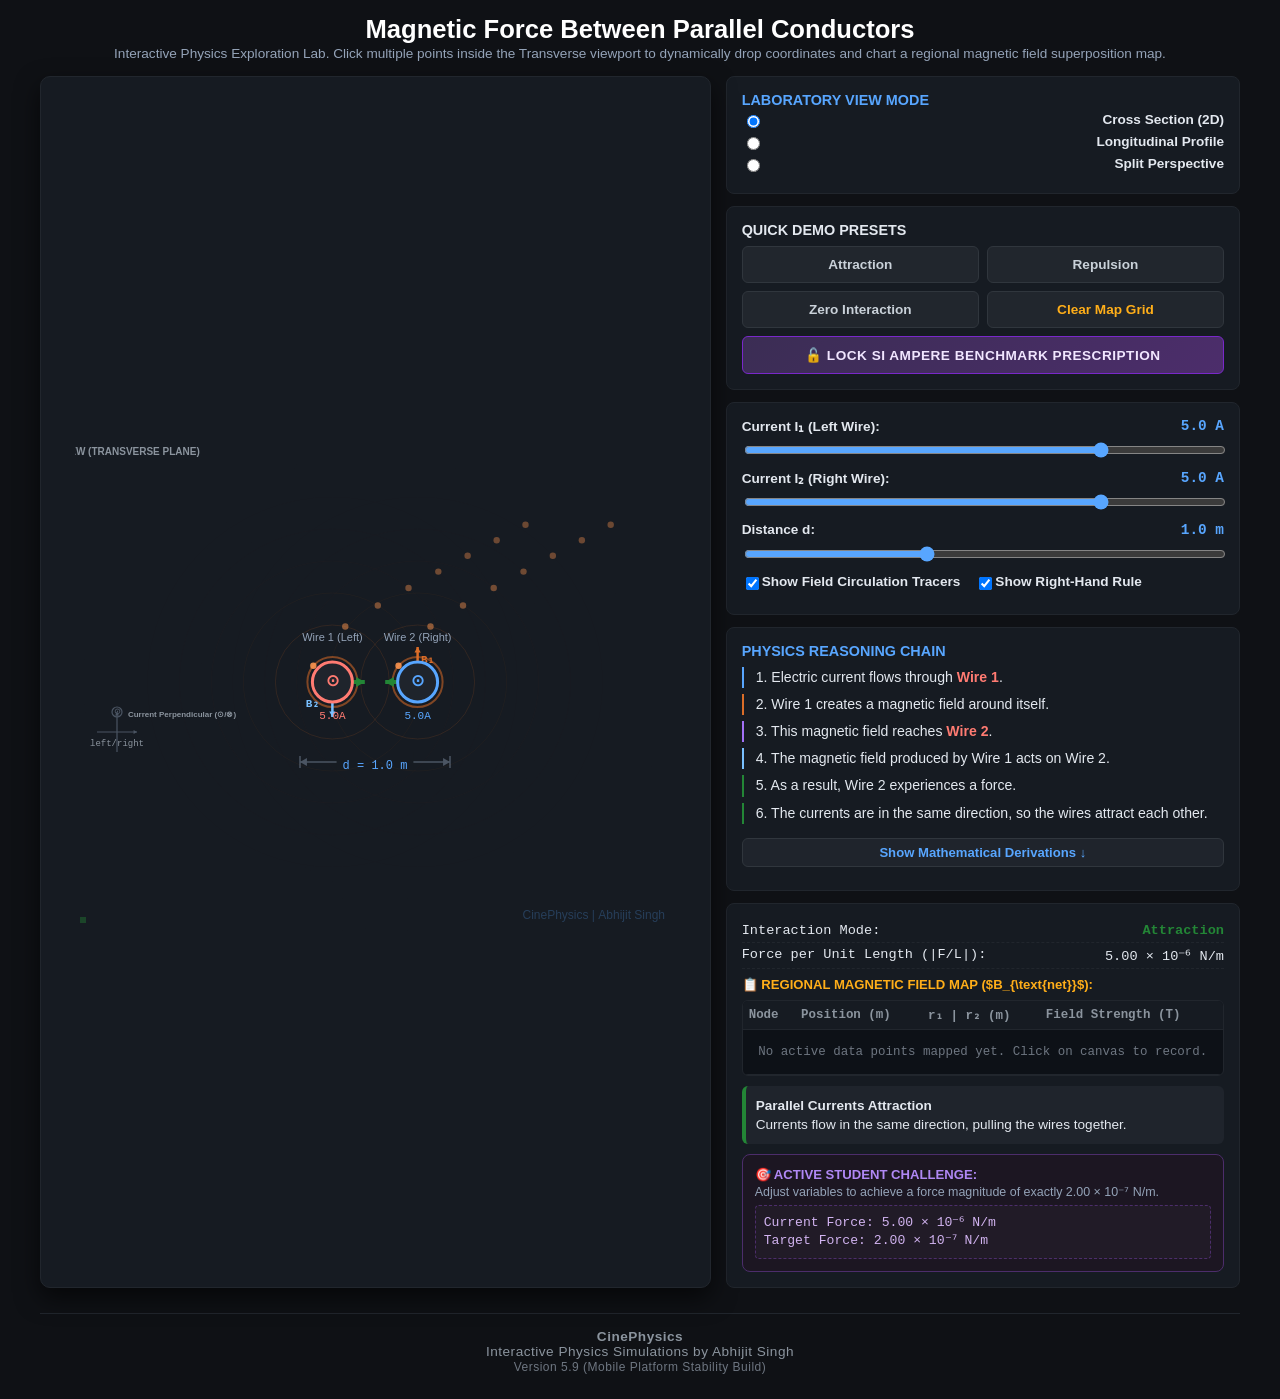
==== commit 649cfc51: "Update index.html" ====
--- a/index.html
+++ b/index.html
@@ -3,7 +3,7 @@
 <head>
     <meta charset="UTF-8">
     <meta name="viewport" content="width=device-width, initial-scale=1.0">
-    <title>Elite Parallel Conductors & Ampere's Law Lab</title>
+    <title>Parallel Conductors & Ampere's Law Lab</title>
     <style>
         body {
             font-family: -apple-system, BlinkMacSystemFont, "Segoe UI", Roboto, sans-serif;
@@ -322,7 +322,7 @@
                     <input type="range" id="slip-d" min="0.4" max="2.0" step="0.1" value="1">
                 </div>
                 <div class="toggle-row">
-                    <label style="cursor:pointer;"><input type="checkbox" id="chk-fields" checked> Show Field B-Rings</label>
+                    <label style="cursor:pointer;"><input type="checkbox" id="chk-fields" checked> Show Field Circulation Tracers</label>
                     <label style="cursor:pointer;"><input type="checkbox" id="chk-rhr" checked> Show Right-Hand Rule</label>
                 </div>
             </div>
@@ -688,6 +688,7 @@
             }
 
             if (cRHR.checked) {
+                // Kept physics orientation accurate mapped to inverted canvas coordinates
                 if (I1 !== 0) {
                     const b1Dir = I1 > 0 ? -1 : 1; 
                     drawArrow(w2x, midY, w2x, midY + (b1Dir * 35), '#db6d28', 2.5);
@@ -789,12 +790,28 @@
                 ctx.fillText("F₂₁", w2_currX - (vectorScale > 0 ? 24 : -8), canvasMidY + 4);
             }
 
+            // CHANGED: Expanded Canvas Legend Block to clarify visual metaphors
             if (I1 !== 0 || I2 !== 0) {
                 ctx.save();
+                
+                // Electrons Legend
                 ctx.fillStyle = 'rgba(255, 255, 255, 0.6)'; ctx.font = '10px sans-serif';
                 ctx.beginPath(); ctx.arc(20, boxY + boxHeight - 16, 3, 0, 2 * Math.PI);
                 ctx.fillStyle = '#ffffff'; ctx.fill();
                 ctx.fillText("= Moving Charge Carriers (Electrons, e⁻)", 30, boxY + boxHeight - 13);
+                
+                // Field Tracers & Circulation Legend (if checked)
+                if (cFields.checked) {
+                    ctx.fillStyle = 'rgba(255, 150, 80, 0.8)';
+                    ctx.beginPath(); ctx.arc(20, boxY + boxHeight - 28, 3, 0, 2 * Math.PI); ctx.fill();
+                    ctx.fillStyle = '#8b949e';
+                    ctx.fillText("= Animated tracer showing field direction", 30, boxY + boxHeight - 25);
+
+                    ctx.strokeStyle = 'rgba(219, 109, 40, 0.6)'; ctx.lineWidth = 1.5; ctx.setLineDash([4, 4]);
+                    ctx.beginPath(); ctx.moveTo(15, boxY + boxHeight - 40); ctx.lineTo(25, boxY + boxHeight - 40); ctx.stroke();
+                    ctx.fillText("= Field circulation around conductor", 30, boxY + boxHeight - 37);
+                }
+                
                 ctx.restore();
             }
 
@@ -855,7 +872,6 @@
             ctx.restore(); ctx.restore();
         }
 
-        // FIXED MOBILE SYSTEM COMPATIBILITY BUG: Dropped experimental .letterSpacing property layer to enforce Android Chrome wrapper stability
         function drawSectionLabel(text, x, y) {
             ctx.save(); 
             ctx.fillStyle = '#8b949e'; 
@@ -977,4 +993,4 @@
         runMainMasterEngine();
     </script>
 </body>
-</html>+</html>
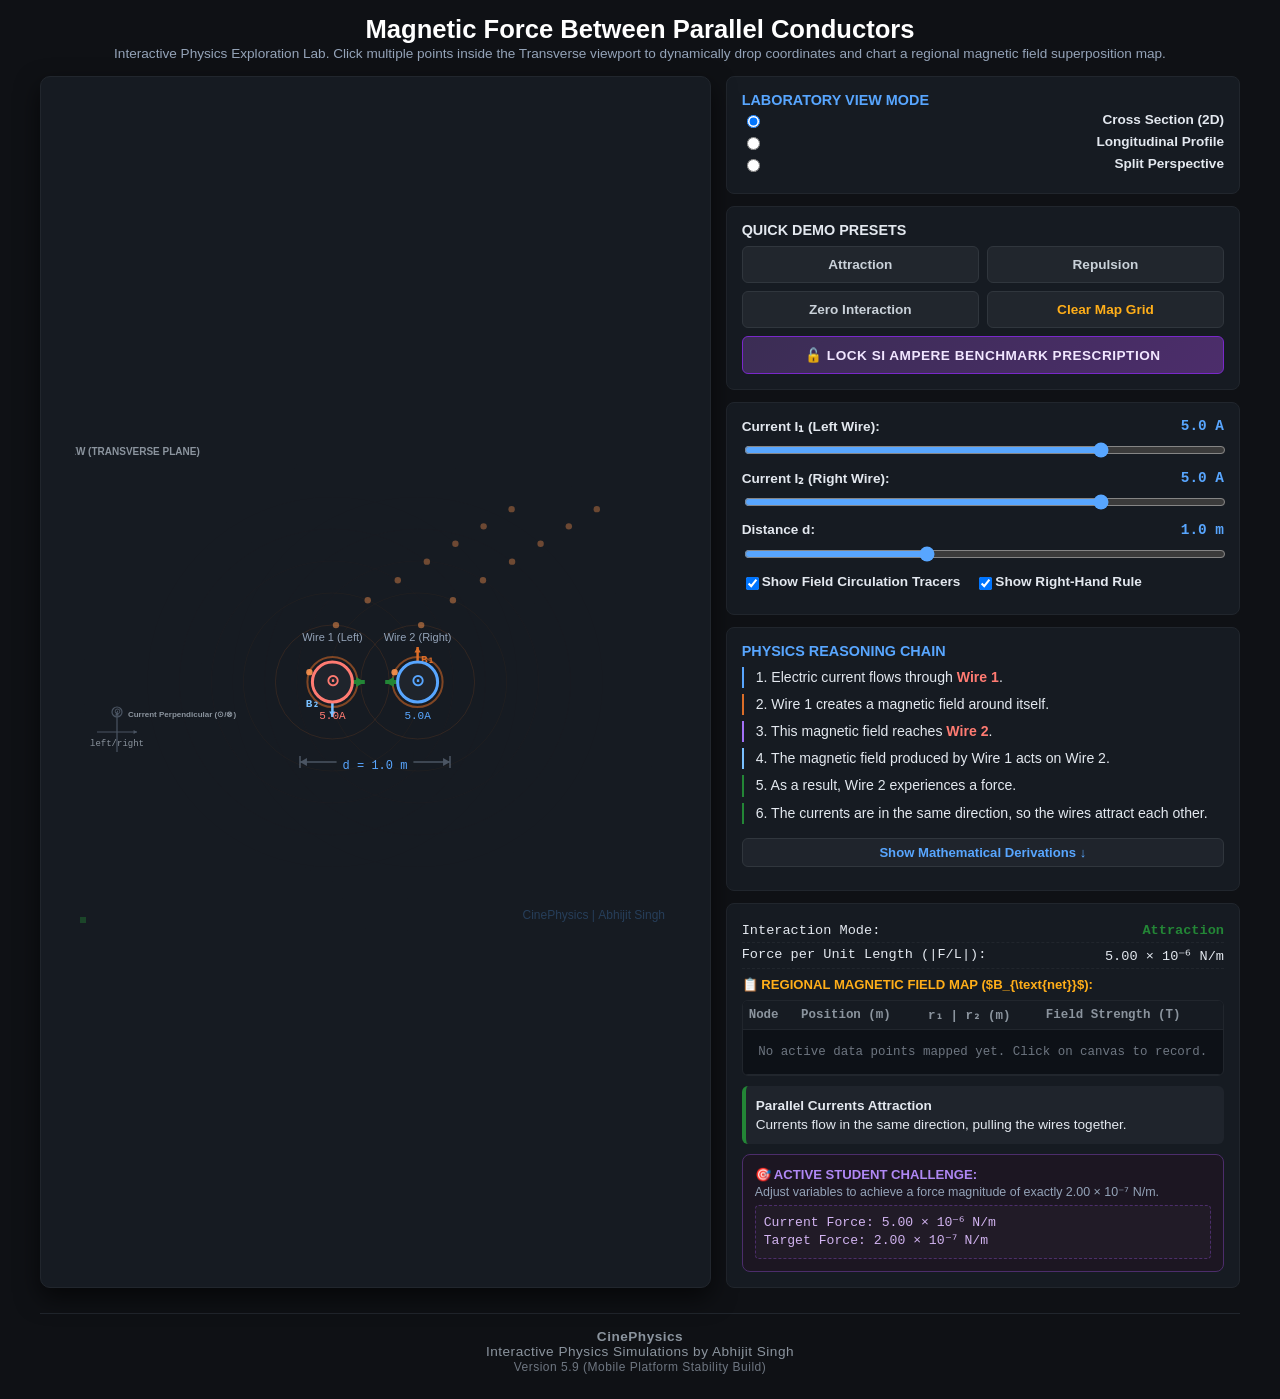
==== commit 11bfbe0a: "Update index.html" ====
--- a/index.html
+++ b/index.html
@@ -1,6 +1,15 @@
 <!DOCTYPE html>
 <html lang="en">
 <head>
+    <!-- Google tag (gtag.js) -->
+<script async src="https://www.googletagmanager.com/gtag/js?id=G-R41EJ3144X"></script>
+<script>
+  window.dataLayer = window.dataLayer || [];
+  function gtag(){dataLayer.push(arguments);}
+  gtag('js', new Date());
+
+  gtag('config', 'G-R41EJ3144X');
+</script>
     <meta charset="UTF-8">
     <meta name="viewport" content="width=device-width, initial-scale=1.0">
     <title>Parallel Conductors & Ampere's Law Lab</title>
